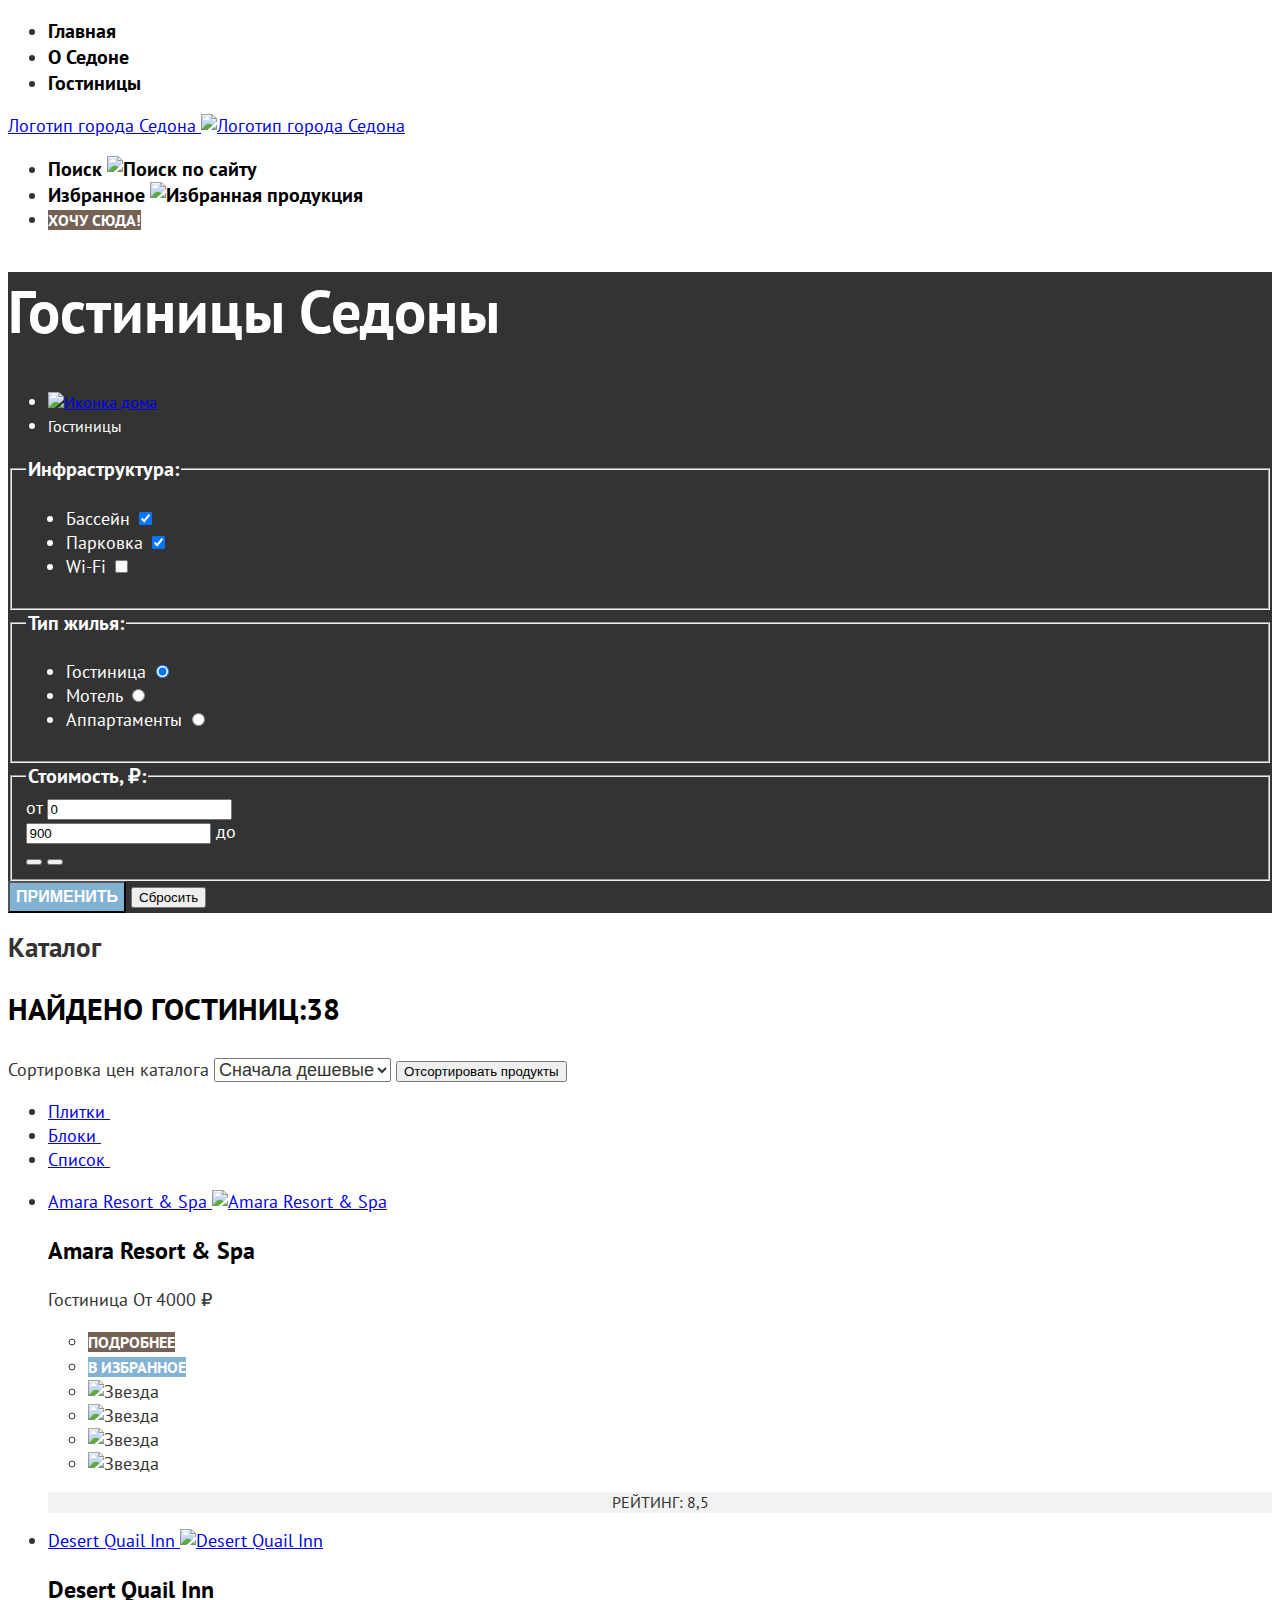
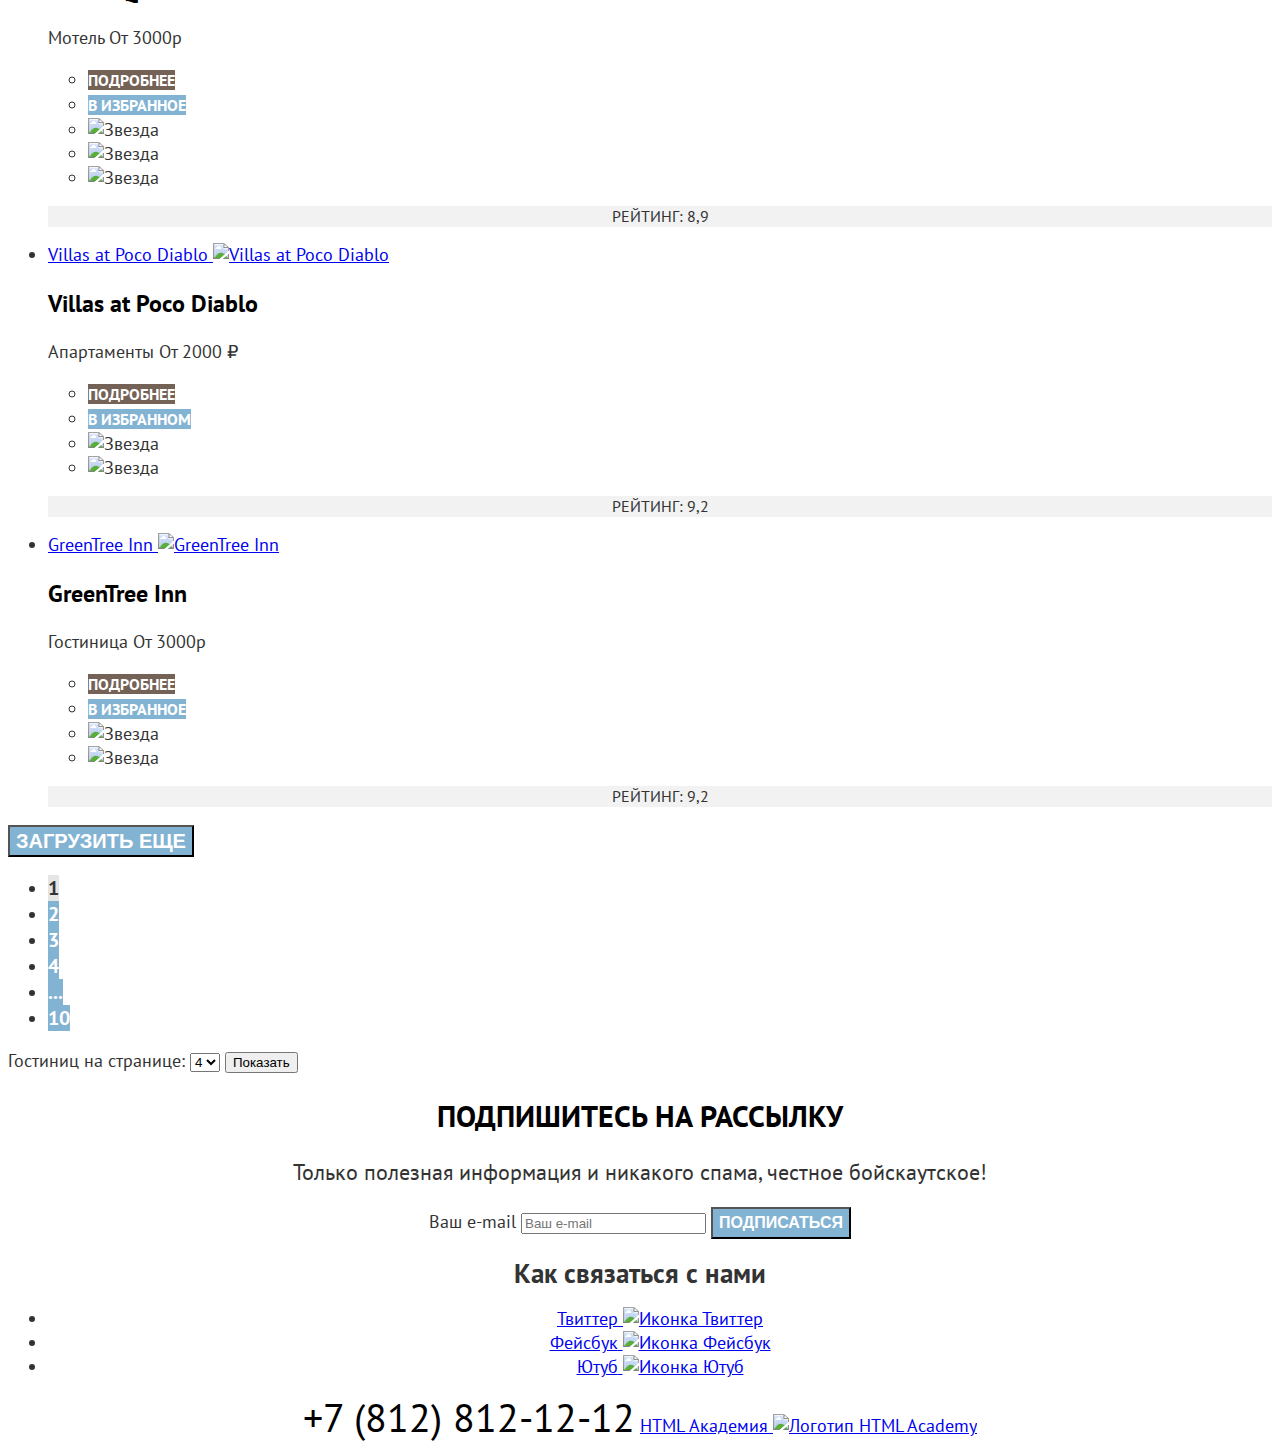
==== catalog.html @ 8b2559ba "Выполнил базовую стилизацию страниц" ====
<!DOCTYPE html>
<html lang="en">
<head>
  <meta charset="UTF-8">
  <meta http-equiv="X-UA-Compatible" content="IE=edge">
  <meta name="viewport" content="width=device-width, initial-scale=1.0">
  <title>Каталог Седона</title>
  <link rel="stylesheet" href="css/catalog-styles.css">
</head>
<body>
  <!-- HEADER START -->
  <header class="main-header">
    <nav class="navigation">
      <ul class="navigation-list">
        <li class="navigation-item">
          <a class="navigation-link" href="index.html">Главная</a>
        </li>
        <li class="navigation-item"">
          <a class="navigation-link" href="#">О Седоне</a>
        </li>
        <li class="navigation-item">
          <a class="navigation-link navigation-current">Гостиницы</a>
        </li>
      </ul>
      <a class="logo" href="index.html">
        <span class="visually-hidden">Логотип города Седона</span>
        <img src="img/logos/logo-sedona.svg" width="138px" height="70px" class="logo" alt="Логотип города Седона">
      </a>
      <ul class="navigation-list navigation-user">
        <li class="navigation-item">
          <a class="navigation-link" href="#">
            <span class="visually-hidden">Поиск</span>
            <img src="img/icons/search-icon.svg" width="18px" height="18px" alt="Поиск по сайту">
          </a>
        </li>
        <li class="navigation-item">
          <a class="navigation-link" href="#">
            <span class="visually-hidden">Избранное</span>
            <img src="img/icons/favorite-icon.svg" width="18px" height="17px" alt="Избранная продукция">
          </a>
        </li>
        <li class="navigation-item">
          <a href="#" class="button">Хочу сюда!</a>
        </li>
      </ul>
    </nav>
  </header>
  <!-- HEADER END -->
  <!-- MAIN START -->
  <main class="main-inner">
    <header class="inner-header">
      <h1 class="inner-header-title">Гостиницы Седоны</h1>
      <ul class="breadcrumbs">
        <li class="breadcrumbs-item">
          <a class="breadcrumbs-link" href="index.html">
            <img class="breadcrumbs-icon" src="img/icons/home.svg" width="12px" height="12px" alt="Иконка дома">
          </a>
        </li>
        <li class="breadcrumbs-item">
          <a class="breadcrumbs-link">Гостиницы</a>
        </li>
      </ul>
      <!-- Фильтры -->
      <form class="filter" action="https://echo.htmlacademy.ru/">
        <fieldset class="filter-group">
          <legend class="filter-title">Инфраструктура:</legend>
          <ul class="filter-list">
            <li class="filter-item">
              <label class="control">
                <span class="control-mark">Бассейн</span>
                <input type="checkbox" class="control-input" name="pool" checked>
              </label>
            </li>
            <li class="filter-item">
              <label class="control">
                <span class="control-mark">Парковка</span>
                <input type="checkbox" class="control-input" name="parking" checked>
              </label>
            </li>
            <li class="filter-item">
              <label class="control">
                <span class="control-mark">Wi-Fi</span>
                <input type="checkbox" class="control-input" name="Wi-Fi">
              </label>
            </li>
          </ul>
        </fieldset>
        <fieldset class="filter-group">
          <legend class="filter-title">Тип жилья:</legend>
          <ul class="filter-list">
            <li class="filter-item">
              <label class="control">
                <span class="control-mark">Гостиница</span>
                <input class="control-input" type="radio" name="hotel" value="hotel" checked>
              </label>
            </li>
            <li class="filter-item">
              <label class="control">
                <span class="control-mark">Мотель</span>
                <input class="control-input" type="radio" name="motel" value="motel">
              </label>
            </li>
            <li class="filter-item">
              <label class="control">
                <span class="control-mark">Аппартаменты</span>
                <input class="control-input" type="radio" name="apartment" value="apartment">
              </label>
            </li>
          </ul>
        </fieldset>
        <fieldset class="filter-group">
          <legend class="filter-title">Стоимость, ₽:</legend>
          <div class="price-block">
            <div class="price-block-item">
              <span>от</span>
              <input type="text" value="0">
            </div>
            <div class="price-block-item">
              <input type="text" value="900">
              <span>до</span>
            </div>
          </div>
          <button type="button" class="change-price max-price"></button>
          <button type="button" class="change-price min-price"></button>
        </fieldset>
        <button type="submit" class="button button-blue filter-submit">Применить</button>
        <button type="reset" class="filter-reser">Сбросить</button>
      </form>
    </header>
    <section class="catalog">
      <h2 class="visually-hidden">Каталог</h2>
      <!-- Сортировка -->
      <div class="catalog-sort">
        <p class="catalog-sort-title">Найдено гостиниц:<span class="hotel-numbers">38</span></p>
        <form action="https://echo.htmlacademy.ru/" class="catalog-grade method="POST">
          <label for="gradeselect">Сортировка цен каталога</label>
          <select name="grade" id="gradeselect" class="catalog-grade-select">
            <option value="cheaper">Сначала дешевые</option>
            <option value="expensive">Сначала дорогие</option>
          </select>
          <button type="submit" class="visually-hidden">Отсортировать продукты</button>
        </form>
        <ul class="sort-type">
          <li class="sort-type-item">
            <a class="sort-type-link" href="#">
              <span class="visually-hidden">Плитки</span>
              <img src="#" alt="" class="sort-type-icon">
            </a>
          </li>
          <li class="sort-type-item">
            <a class="sort-type-link" href="#">
              <span class="visually-hidden">Блоки</span>
              <img src="#" alt="" class="sort-type-icon">
            </a>
          </li>
          <li class="sort-type-item">
            <a class="sort-type-link" href="#">
              <span class="visually-hidden">Список</span>
              <img src="#" alt="" class="sort-type-icon">
            </a>
          </li>
        </ul>
      </div>
      <!-- Список отелей/результаты фильтров -->
      <div class="catalog-result">
        <ul class="result-list">
          <li class="card">
            <div class="card-column">
              <a href="#" class="card-link">
                <span class="visually-hidden">Amara Resort & Spa</span>
                <img src="img/products/amara_resort.jpg" class="card-preview" width="180px" height="130px" alt="Amara Resort & Spa">
              </a>
              <div class="card-content">
                <h3 class="card-name">
                  <a href="#">Amara Resort & Spa</a>
                </h3>
                <p class="card-category">
                  <span class="card-type">Гостиница</span>
                  <span class="card-price">От 4000 ₽</span>
                </p>
                <ul class="card-buttons">
                  <li class="card-buttons-item">
                    <a type="button" class="button" href="#">Подробнее</a>
                  </li>
                  <li class="card-buttons-item">
                    <a type="button" class="button button-blue" href="#">В избранное</a>
                  </li>
                </ul>
              </div>
            </div>
            <div class="card-column">
              <ul class="raiting">
                <li class="raiting-item">
                  <img class="raiting-icon" src="img/icons/star.svg" width="18px" height="17px" alt="Звезда">
                </li>
                <li class="raiting-item">
                  <img class="raiting-icon" src="img/icons/star.svg" width="18px" height="17px" alt="Звезда">
                </li>
                <li class="raiting-item">
                  <img class="raiting-icon" src="img/icons/star.svg" width="18px" height="17px" alt="Звезда">
                </li>
                <li class="raiting-item">
                  <img class="raiting-icon" src="img/icons/star.svg" width="18px" height="17px" alt="Звезда">
                </li>
              </ul>
              <p class="raiting-value">Рейтинг: 8,5</p>
            </div>
          </li>
          <li class="card">
            <div class="card-column">
              <a href="#" class="card-link">
                <span class="visually-hidden">Desert Quail Inn</span>
                <img src="img/products/desert-quail.jpg" class="card-preview" alt="Desert Quail Inn" width="180px" height="130px">
              </a>
              <div class="card-content">
                <h3 class="card-name">
                  <a href="#">Desert Quail Inn</a>
                </h3>
                <p class="card-category">
                  <span class="card-type">Мотель</span>
                  <span class="card-price">От 3000р</span>
                </p>
                <ul class="card-buttons">
                  <li class="card-buttons-item">
                    <a type="button" class="button" href="#">Подробнее</a>
                  </li>
                  <li class="card-buttons-item">
                    <a type="button" class="button button-blue" href="#">В избранное</a>
                  </li>
                </ul>
              </div>
            </div>
            <div class="card-column">
              <ul class="raiting">
                <li class="raiting-item">
                  <img class="raiting-icon" src="img/icons/star.svg" width="18px" height="17px" alt="Звезда">
                </li>
                <li class="raiting-item">
                  <img class="raiting-icon" src="img/icons/star.svg" width="18px" height="17px" alt="Звезда">
                </li>
                <li class="raiting-item">
                  <img class="raiting-icon" src="img/icons/star.svg" width="18px" height="17px" alt="Звезда">
                </li>
              </ul>
              <p class="raiting-value">Рейтинг: 8,9</p>
            </div>
          </li>
          <li class="card">
            <div class="card-column">
              <a href="#" class="card-link">
                <span class="visually-hidden">Villas at Poco Diablo</span>
                <img src="img/products/devil-bridge.jpg" class="card-preview" width="180px" height="130px" alt="Villas at Poco Diablo">
              </a>
              <div class="card-content">
                <h3 class="card-name">
                  <a href="#">Villas at Poco Diablo</a>
                </h3>
                <p class="card-category">
                  <span class="card-type">Апартаменты</span>
                  <span class="card-price">От 2000 ₽</span>
                </p>
                <ul class="card-buttons">
                  <li class="card-buttons-item">
                    <a type="button" class="button" href="#">Подробнее</a>
                  </li>
                  <li class="card-buttons-item">
                    <a type="button" class="button button-blue button-green" href="#">В избранном</a>
                  </li>
                </ul>
              </div>
            </div>
            <div class="card-column">
              <ul class="raiting">
                <li class="raiting-item">
                  <img class="raiting-icon" src="img/icons/star.svg" width="18px" height="17px" alt="Звезда">
                </li>
                <li class="raiting-item">
                  <img class="raiting-icon" src="img/icons/star.svg" width="18px" height="17px" alt="Звезда">
                </li>
              </ul>
              <p class="raiting-value">Рейтинг: 9,2</p>
            </div>
          </li>
          <li class="card">
            <div class="card-column">
              <a href="#" class="card-link">
                <span class="visually-hidden">GreenTree Inn</span>
                <img src="img/products/greentree.jpg" alt="GreenTree Inn" width="180px" height="130px" class="card-preview">
              </a>
              <div class="card-content">
                <h3 class="card-name">
                  <a href="#">GreenTree Inn</a>
                </h3>
                <p class="card-category">
                  <span class="card-type">Гостиница</span>
                  <span class="card-price">От 3000р</span>
                </p>
                <ul class="card-buttons">
                  <li class="card-buttons-item">
                    <a type="button" class="button" href="#">Подробнее</a>
                  </li>
                  <li class="card-buttons-item">
                    <a type="button" class="button button-blue" href="#">В избранное</a>
                  </li>
                </ul>
              </div>
            </div>
            <div class="card-column">
              <ul class="raiting">
                <li class="raiting-item">
                  <img class="raiting-icon" src="img/icons/star.svg" width="18px" height="17px" alt="Звезда">
                </li>
                <li class="raiting-item">
                  <img class="raiting-icon" src="img/icons/star.svg" width="18px" height="17px" alt="Звезда">
                </li>
              </ul>
              <p class="raiting-value">Рейтинг: 9,2</p>
            </div>
          </li>
        </ul>
        <div class="catalog-more">
          <button class="button button-blue catalog-button-more">Загрузить еще</button>
        </div>
      </div>
      <!-- Пагинация -->
      <div class="catalog-footer">
        <ul class="pagination">
          <li class="pagination-item pagination-item-current">
            <a class="pagination-link pagination-link-current" href="#">1</a>
          </li>
          <li class="pagination-item">
            <a class="pagination-link" href="#">2</a>
          </li>
          <li class="pagination-item">
            <a class="pagination-link" href="#">3</a>
          </li>
          <li class="pagination-item">
            <a class="pagination-link" href="#">4</a>
          </li>
          <li class="pagination-item">
            <a class="pagination-link" href="#">...</a>
          </li>
          <li class="pagination-item">
            <a class="pagination-link" href="#">10</a>
          </li>
        </ul>
        <form action="https://echo.htmlacademy.ru/" class="items-per-page">
          <label for="hotels-amount">Гостиниц на странице:</label>
          <select name="amount_hotels" class="items-per-page-select" id="hotels-amount">4
              <option value="4">4</option>
              <option value="5">6</option>
          </select>
          <button class="visually-hidden" type="submit">Показать</button>
        </form>
      </div>
    </section>
  </main>
  <!-- MAIN-END -->
  <!-- FOOTER-START -->
  <footer class="page-footer">
    <section class="subscribe-catalog">
      <h2 class="subscribe-title">Подпишитесь на рассылку</h2>
      <p class="subscribe-text">Только полезная информация и никакого спама, честное бойскаутское!</p>
      <form action="https://echo.htmlacademy.ru/" class="subscribe-form" method="POST">
        <label>
          <span class="visually-hidden">Ваш e-mail</span>
          <input type="email" class="subscribe-field" name="email" placeholder="Ваш e-mail" required>
        </label>
        <button type="submit" class="button subscribe-button button-blue">Подписаться</button>
      </form>
    </section>
    <section class="catalog-contacts">
      <h2 class="visually-hiden">Как связаться с нами</h2>
      <ul class="social">
        <li class="social-item">
          <a href="https://twitter.com/htmlacademy_ru">
            <span class="visually-hidden">Твиттер</span>
            <img src="img/icons/social-twitter.png" width="18px" height="15px" alt="Иконка Твиттер">
          </a>
        </li>
        <li class="social-item">
          <a href="https://www.facebook.com/htmlacademy">
            <span class="visually-hidden">Фейсбук</span>
            <img src="img/icons/social-facebook.png" width="10px" height="18px" alt="Иконка Фейсбук">
          </a>
        </li>
        <li class="social-item">
          <a href="https://www.youtube.com/user/htmlacademyru">
            <span class="visually-hidden">Ютуб</span>
            <img src="img/icons/social-youtube.png" width="20px" height="16px" alt="Иконка Ютуб">
          </a>
        </li>
      </ul>
      <a class="footer-phone" href="tel:+78128121212">+7 (812) 812-12-12</a>
      <a class="htmlacademy-logo" href="https://.htmlacademy.ru/">
        <span class="visually-hidden">HTML Академия</span>
        <img src="img/logos/logo-htmlacademy.svg" width="115px" height="33px" alt="Логотип HTML Academy">
      </a>
    </section>
  </footer>
  <!-- FOOTER-END -->
</body>
</html>
---- css/catalog-styles.css ----
@font-face {
  font-family: "PT Sans";
  font-style: normal;
  font-weight: 400;
  src: url(../fonts/ptsans-400.woff2);
  font-display: swap;
}

@font-face {
  font-family: "PT Sans";
  font-style: normal;
  font-weight: 700;
  src: url(../fonts/ptsans-700.woff2);
  font-display: swap;
}

body {
  font-family: "PT Sans", sans-serif;
  font-size: 18px;
  line-height: 24px;
  font-weight: 400;
  background-color: #ffffff;
  color: #333333;
}

/* Pages */

.navigation-link {
  font-size: 20px;
  line-height: 26px;
  text-decoration: none;
  color: #000000;
  font-weight: 700;
}

.button {
  font-size: 16px;
  line-height: 21px;
  font-weight: 700;
  text-align: center;
  text-decoration: none;
  text-transform: uppercase;
  background-color: #756257;
  color: #FFFFFF;
}

.inner-header {
  background-color: #333333;
  background-image: url(../img/backgrounds/catalog-background.jpg);
  background-repeat: no-repeat;
  background-position: center center;
  background-size: contain;
  color: #ffffff;
}

.inner-header-title {
  font-size: 60px;
  line-height: 78px;
  font-weight: 700;
}

.breadcrumbs-link {
  font-size: 16px;
  line-height: 21px;
}

.filter-title {
  font-size: 20px;
  line-height: 26px;
  font-weight: 700;
}

.button-blue {
  font-size: 16px;
  line-height: 21px;
  font-weight: 700;
  text-align: center;
  background-color: #83B3D3;
  color: #ffffff;
}

.reset {
  text-align: center;
}

.catalog-sort-title {
  font-size: 30px;
  line-height: 39px;
  font-weight: 700;
  color: #000000;
  text-transform: uppercase;
}

.catalog-grade-select {
  font-size: 18px;
  line-height: 24px;
  font-weight: 400;
  color: #333333;
}

.card-name a {
  font-size: 24px;
  line-height: 31px;
  font-weight: 700;
  color: #000000;
  text-decoration: none;
}

.raiting-value {
  font-size: 16px;
  line-height: 21px;
  text-align: center;
  text-transform: uppercase;
  background-color: #F2F2F2;
}

.button-green {
  background-color: #7DB54F;
}

.catalog-button-more {
  font-size: 20px;
  line-height: 26px;
}

.pagination-link {
  font-size: 20px;
  line-height: 26px;
  text-align: center;
  font-weight: 700;
  text-decoration: none;
  color: #FFFFFF;
  background-color: #83B3D3;
}

.pagination-link-current {
  background-color: #E5E5E5;
  color: #333333;
}

.subscribe-catalog {
  text-align: center;
}

.subscribe-title {
  font-size: 30px;
  font-weight: 700;
  line-height: 36px;
  text-transform: uppercase;
  color: #000000;
}

.subscribe-text {
  font-size: 22px;
  line-height: 26px;
}

.button-blue {
  line-height: 26px;
  background-color: #83B3D3;
}

.catalog-contacts {
  text-align: center;
}

.footer-phone {
  font-size: 40px;
  line-height: 40px;
  color: #000000;
  text-decoration: none;
}
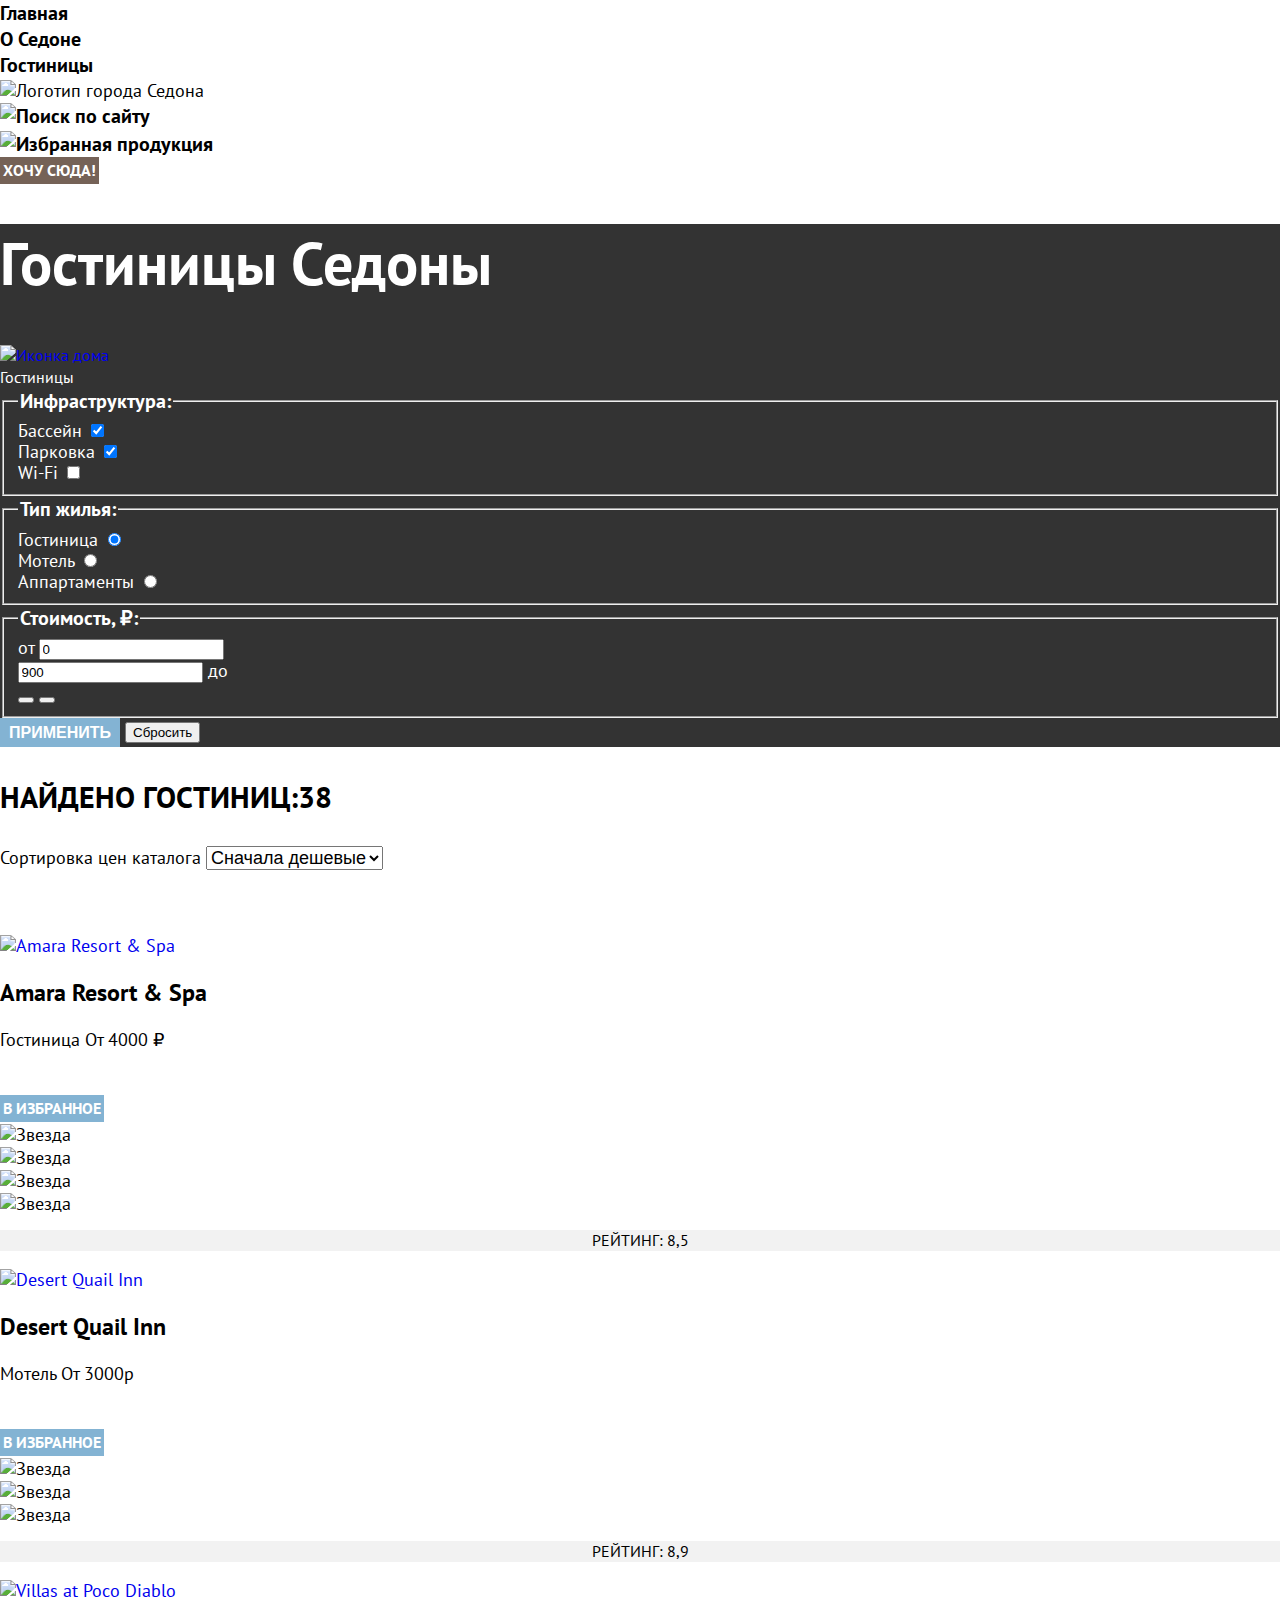
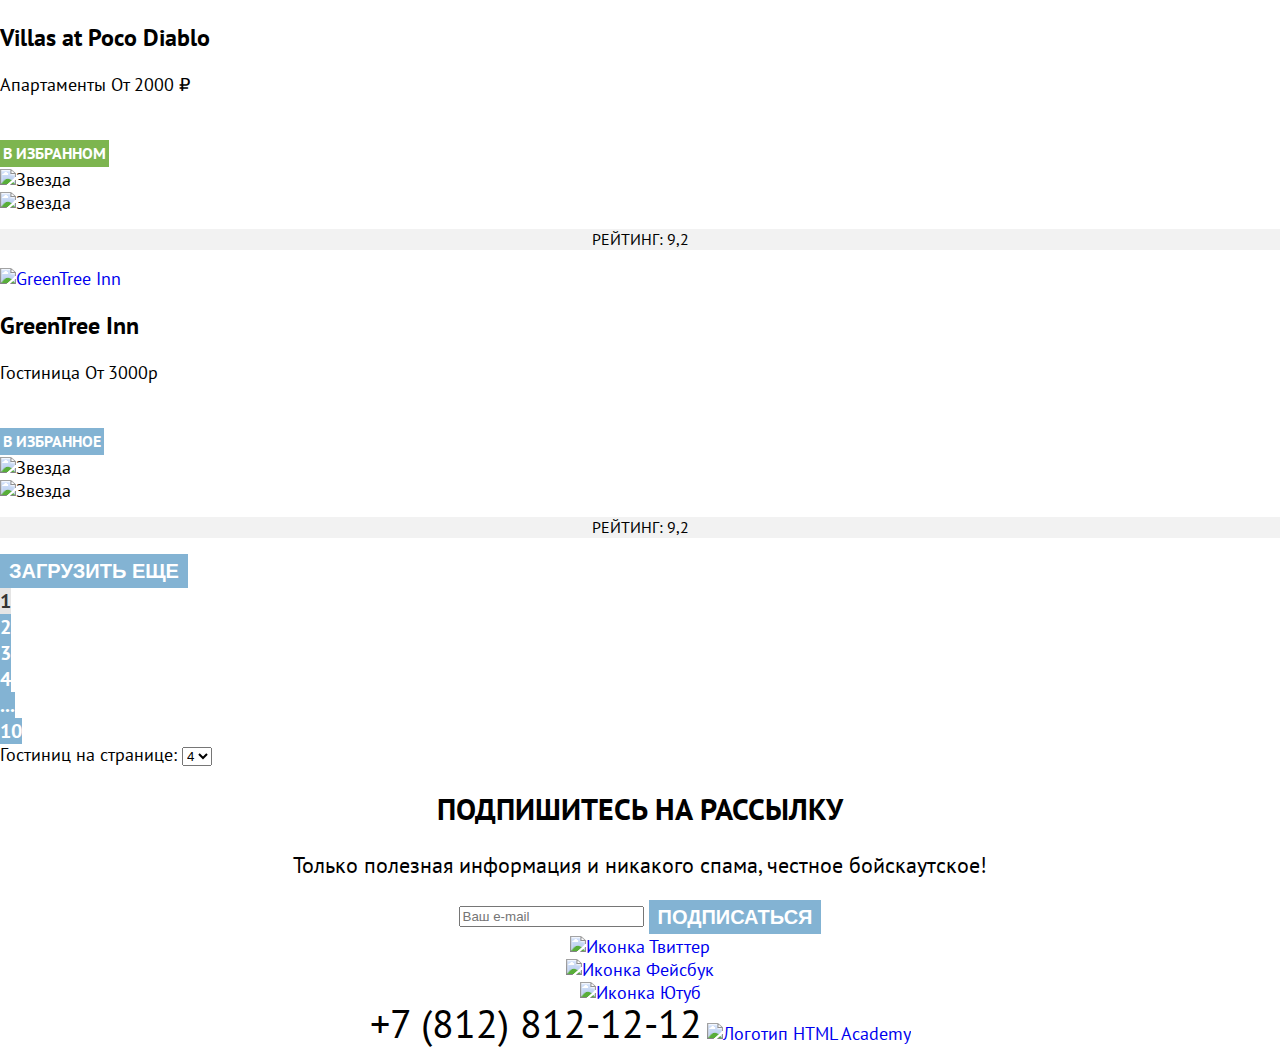
==== commit 066a7cc8: "Перенес стили в один файл и унифицировал" ====
--- a/catalog.html
+++ b/catalog.html
@@ -5,13 +5,13 @@
   <meta http-equiv="X-UA-Compatible" content="IE=edge">
   <meta name="viewport" content="width=device-width, initial-scale=1.0">
   <title>Каталог Седона</title>
-  <link rel="stylesheet" href="css/catalog-styles.css">
+  <link rel="stylesheet" href="css/styles.css">
 </head>
 <body>
   <!-- HEADER START -->
   <header class="main-header">
     <nav class="navigation">
-      <ul class="navigation-list">
+      <ul class="navigation-list rs-list">
         <li class="navigation-item">
           <a class="navigation-link" href="index.html">Главная</a>
         </li>
@@ -19,14 +19,14 @@
           <a class="navigation-link" href="#">О Седоне</a>
         </li>
         <li class="navigation-item">
-          <a class="navigation-link navigation-current">Гостиницы</a>
+          <a class="navigation-link navigation-current" href="catalog.html">Гостиницы</a>
         </li>
       </ul>
-      <a class="logo" href="index.html">
+      <a class="logo">
         <span class="visually-hidden">Логотип города Седона</span>
         <img src="img/logos/logo-sedona.svg" width="138px" height="70px" class="logo" alt="Логотип города Седона">
       </a>
-      <ul class="navigation-list navigation-user">
+      <ul class="navigation-list navigation-user rs-list">
         <li class="navigation-item">
           <a class="navigation-link" href="#">
             <span class="visually-hidden">Поиск</span>
@@ -40,7 +40,7 @@
           </a>
         </li>
         <li class="navigation-item">
-          <a href="#" class="button">Хочу сюда!</a>
+          <a href="#" class="button button-brown">Хочу сюда!</a>
         </li>
       </ul>
     </nav>
@@ -49,8 +49,8 @@
   <!-- MAIN START -->
   <main class="main-inner">
     <header class="inner-header">
-      <h1 class="inner-header-title">Гостиницы Седоны</h1>
-      <ul class="breadcrumbs">
+      <h1 class="inner-header-title title-1">Гостиницы Седоны</h1>
+      <ul class="breadcrumbs rs-list">
         <li class="breadcrumbs-item">
           <a class="breadcrumbs-link" href="index.html">
             <img class="breadcrumbs-icon" src="img/icons/home.svg" width="12px" height="12px" alt="Иконка дома">
@@ -64,7 +64,7 @@
       <form class="filter" action="https://echo.htmlacademy.ru/">
         <fieldset class="filter-group">
           <legend class="filter-title">Инфраструктура:</legend>
-          <ul class="filter-list">
+          <ul class="filter-list rs-list">
             <li class="filter-item">
               <label class="control">
                 <span class="control-mark">Бассейн</span>
@@ -87,7 +87,7 @@
         </fieldset>
         <fieldset class="filter-group">
           <legend class="filter-title">Тип жилья:</legend>
-          <ul class="filter-list">
+          <ul class="filter-list rs-list">
             <li class="filter-item">
               <label class="control">
                 <span class="control-mark">Гостиница</span>
@@ -131,7 +131,7 @@
       <h2 class="visually-hidden">Каталог</h2>
       <!-- Сортировка -->
       <div class="catalog-sort">
-        <p class="catalog-sort-title">Найдено гостиниц:<span class="hotel-numbers">38</span></p>
+        <p class="catalog-sort-title title-3">Найдено гостиниц:<span class="hotel-numbers">38</span></p>
         <form action="https://echo.htmlacademy.ru/" class="catalog-grade method="POST">
           <label for="gradeselect">Сортировка цен каталога</label>
           <select name="grade" id="gradeselect" class="catalog-grade-select">
@@ -140,7 +140,7 @@
           </select>
           <button type="submit" class="visually-hidden">Отсортировать продукты</button>
         </form>
-        <ul class="sort-type">
+        <ul class="sort-type rs-list">
           <li class="sort-type-item">
             <a class="sort-type-link" href="#">
               <span class="visually-hidden">Плитки</span>
@@ -163,7 +163,7 @@
       </div>
       <!-- Список отелей/результаты фильтров -->
       <div class="catalog-result">
-        <ul class="result-list">
+        <ul class="result-list rs-list">
           <li class="card">
             <div class="card-column">
               <a href="#" class="card-link">
@@ -172,13 +172,13 @@
               </a>
               <div class="card-content">
                 <h3 class="card-name">
-                  <a href="#">Amara Resort & Spa</a>
+                  <a class="card-name-link title-4"" href="#">Amara Resort & Spa</a>
                 </h3>
                 <p class="card-category">
                   <span class="card-type">Гостиница</span>
                   <span class="card-price">От 4000 ₽</span>
                 </p>
-                <ul class="card-buttons">
+                <ul class="card-buttons rs-list">
                   <li class="card-buttons-item">
                     <a type="button" class="button" href="#">Подробнее</a>
                   </li>
@@ -189,7 +189,7 @@
               </div>
             </div>
             <div class="card-column">
-              <ul class="raiting">
+              <ul class="raiting rs-list">
                 <li class="raiting-item">
                   <img class="raiting-icon" src="img/icons/star.svg" width="18px" height="17px" alt="Звезда">
                 </li>
@@ -214,13 +214,13 @@
               </a>
               <div class="card-content">
                 <h3 class="card-name">
-                  <a href="#">Desert Quail Inn</a>
+                  <a class="card-name-link title-4" href="#">Desert Quail Inn</a>
                 </h3>
                 <p class="card-category">
                   <span class="card-type">Мотель</span>
                   <span class="card-price">От 3000р</span>
                 </p>
-                <ul class="card-buttons">
+                <ul class="card-buttons rs-list">
                   <li class="card-buttons-item">
                     <a type="button" class="button" href="#">Подробнее</a>
                   </li>
@@ -231,7 +231,7 @@
               </div>
             </div>
             <div class="card-column">
-              <ul class="raiting">
+              <ul class="raiting rs-list">
                 <li class="raiting-item">
                   <img class="raiting-icon" src="img/icons/star.svg" width="18px" height="17px" alt="Звезда">
                 </li>
@@ -253,13 +253,13 @@
               </a>
               <div class="card-content">
                 <h3 class="card-name">
-                  <a href="#">Villas at Poco Diablo</a>
+                  <a class="card-name-link title-4" href="#">Villas at Poco Diablo</a>
                 </h3>
                 <p class="card-category">
                   <span class="card-type">Апартаменты</span>
                   <span class="card-price">От 2000 ₽</span>
                 </p>
-                <ul class="card-buttons">
+                <ul class="card-buttons rs-list">
                   <li class="card-buttons-item">
                     <a type="button" class="button" href="#">Подробнее</a>
                   </li>
@@ -270,7 +270,7 @@
               </div>
             </div>
             <div class="card-column">
-              <ul class="raiting">
+              <ul class="raiting rs-list">
                 <li class="raiting-item">
                   <img class="raiting-icon" src="img/icons/star.svg" width="18px" height="17px" alt="Звезда">
                 </li>
@@ -289,13 +289,13 @@
               </a>
               <div class="card-content">
                 <h3 class="card-name">
-                  <a href="#">GreenTree Inn</a>
+                  <a class="card-name-link title-4"" href="#">GreenTree Inn</a>
                 </h3>
                 <p class="card-category">
                   <span class="card-type">Гостиница</span>
                   <span class="card-price">От 3000р</span>
                 </p>
-                <ul class="card-buttons">
+                <ul class="card-buttons rs-list">
                   <li class="card-buttons-item">
                     <a type="button" class="button" href="#">Подробнее</a>
                   </li>
@@ -306,7 +306,7 @@
               </div>
             </div>
             <div class="card-column">
-              <ul class="raiting">
+              <ul class="raiting rs-list">
                 <li class="raiting-item">
                   <img class="raiting-icon" src="img/icons/star.svg" width="18px" height="17px" alt="Звезда">
                 </li>
@@ -324,7 +324,7 @@
       </div>
       <!-- Пагинация -->
       <div class="catalog-footer">
-        <ul class="pagination">
+        <ul class="pagination rs-list">
           <li class="pagination-item pagination-item-current">
             <a class="pagination-link pagination-link-current" href="#">1</a>
           </li>
@@ -359,7 +359,7 @@
   <!-- FOOTER-START -->
   <footer class="page-footer">
     <section class="subscribe-catalog">
-      <h2 class="subscribe-title">Подпишитесь на рассылку</h2>
+      <h2 class="subscribe-catalog-title title-3">Подпишитесь на рассылку</h2>
       <p class="subscribe-text">Только полезная информация и никакого спама, честное бойскаутское!</p>
       <form action="https://echo.htmlacademy.ru/" class="subscribe-form" method="POST">
         <label>
@@ -370,34 +370,36 @@
       </form>
     </section>
     <section class="catalog-contacts">
-      <h2 class="visually-hiden">Как связаться с нами</h2>
-      <ul class="social">
-        <li class="social-item">
-          <a href="https://twitter.com/htmlacademy_ru">
-            <span class="visually-hidden">Твиттер</span>
-            <img src="img/icons/social-twitter.png" width="18px" height="15px" alt="Иконка Твиттер">
-          </a>
-        </li>
-        <li class="social-item">
-          <a href="https://www.facebook.com/htmlacademy">
-            <span class="visually-hidden">Фейсбук</span>
-            <img src="img/icons/social-facebook.png" width="10px" height="18px" alt="Иконка Фейсбук">
-          </a>
-        </li>
-        <li class="social-item">
-          <a href="https://www.youtube.com/user/htmlacademyru">
-            <span class="visually-hidden">Ютуб</span>
-            <img src="img/icons/social-youtube.png" width="20px" height="16px" alt="Иконка Ютуб">
-          </a>
-        </li>
-      </ul>
-      <a class="footer-phone" href="tel:+78128121212">+7 (812) 812-12-12</a>
-      <a class="htmlacademy-logo" href="https://.htmlacademy.ru/">
-        <span class="visually-hidden">HTML Академия</span>
-        <img src="img/logos/logo-htmlacademy.svg" width="115px" height="33px" alt="Логотип HTML Academy">
-      </a>
-    </section>
-  </footer>
-  <!-- FOOTER-END -->
+      <h2 class="visually-hidden">Как связаться с нами</h2>
+      <section class="catalog-contacts">
+        <h2 class="visually-hidden">Как связаться с нами</h2>
+        <ul class="social rs-list">
+          <li class="social-item">
+            <a href="https://twitter.com/htmlacademy_ru">
+              <span class="visually-hidden">Твиттер</span>
+              <img src="img/icons/social-twitter.png" width="18px" height="15px" alt="Иконка Твиттер">
+            </a>
+          </li>
+          <li class="social-item">
+            <a href="https://www.facebook.com/htmlacademy">
+              <span class="visually-hidden">Фейсбук</span>
+              <img src="img/icons/social-facebook.png" width="10px" height="18px" alt="Иконка Фейсбук">
+            </a>
+          </li>
+          <li class="social-item">
+            <a href="https://www.youtube.com/user/htmlacademyru">
+              <span class="visually-hidden">Ютуб</span>
+              <img src="img/icons/social-youtube.png" width="20px" height="16px" alt="Иконка Ютуб">
+            </a>
+          </li>
+        </ul>
+        <a class="footer-phone" href="tel:+78128121212">+7 (812) 812-12-12</a>
+        <a class="htmlacademy-logo" href="https://.htmlacademy.ru/">
+          <span class="visually-hidden">HTML Академия</span>
+          <img src="img/logos/logo-htmlacademy.svg" width="115px" height="33px" alt="Логотип HTML Academy">
+        </a>
+      </section>
+    </footer>
+    <!-- FOOTER-END -->
 </body>
 </html>
--- a/css/styles.css
+++ b/css/styles.css
@@ -0,0 +1,417 @@
+/* ==================================
+   Section - Fonts
+   ================================= */
+   @font-face {
+    font-family: "PT Sans";
+    font-style: normal;
+    font-weight: 400;
+    src: url("../fonts/ptsans-400.woff2"); /* не забудь оборачивать в кавычки */
+    font-display: swap;
+  }
+
+  @font-face {
+    font-family: "PT Sans";
+    font-style: normal;
+    font-weight: 700;
+    src: url("../fonts/ptsans-700.woff2");
+    font-display: swap;
+  }
+
+  /* ==================================
+     Section - Variables
+     Блок будет содержать переменные:
+     - цвета
+     - повторяющиеся размеры и т.д.
+     ================================= */
+  :root {
+    --b-black: #000000;
+    --b-dark: #333333;
+    --b-grey: #e5e5e5;
+    --b-grey-light: #f2f2f2;
+    --b-white: #fff;
+    --brown-light: #756257;
+    --brown-dark: #615048;
+    --green-light: #7db54f;
+    --green-dark: #6c9e42;
+    --blue-light: #83b3d3;
+    --blue-lighten-1: rgba(131, 179, 211, 0.2);
+    --blue-lighten-2: rgba(131, 179, 211, 0.12);
+    --blue-dark: #68a2ca;
+    --error: #ff5757;
+    --warning: #fd922e;
+    --succes: #7db550;
+
+    --base-fz: 18px;
+    --base-lh: 21px;
+    --base-fw: 400;
+    --base-ff: "PT Sans", Arial, Helvetica, sans-serif;
+    --anim: all 0.2s ease;
+  }
+
+  /* ==================================
+     Section - Global Styles
+     ================================= */
+
+body {
+  padding: 0;
+  margin: 0;
+  font-family: var(--base-ff);
+  font-size: var(--base-fz);
+  line-height: var(--base-lh);
+  font-weight: var(--base-fw);
+  background-color: var(--b-white);
+  color: var(--dark);
+}
+
+img {
+  max-width: 100%;
+  height: auto;
+  vertical-align: middle;
+}
+
+a {
+  text-decoration: none;
+}
+/* ==================================
+   Section - Utility classes
+   ================================= */
+
+.visually-hidden {
+  position: absolute;
+  width: 1px;
+  height: 1px;
+  margin: -1px;
+  border: 0;
+  padding: 0;
+  white-space: nowrap;
+  clip-path: inset(100%);
+  clip: rect(0 0 0 0);
+  overflow: hidden;
+}
+
+.rs-list {
+  list-style: none;
+  padding: 0;
+  margin: 0;
+}
+
+.rs-indent {
+  padding: 0;
+  margin: 0;
+}
+
+/* ==================================
+   Section - Buttons
+   ================================= */
+.button {
+  display: inline-block;
+  vertical-align: middle;
+  font-size: 16px;
+  line-height: var(--base-lh);
+  font-weight: 700;
+  text-align: center;
+  text-decoration: none;
+  text-transform: uppercase;
+  color: var(--b-white);
+  transition: var(--anim);
+  border: 3px solid transparent;
+  outline: none;
+}
+
+.button-blue {
+  background-color: var(--blue-light);
+}
+
+.button-blue:hover {
+  background-color: var(--blue-dark);
+}
+
+.button-blue:focus {
+  border-color: var(--brown-light);
+}
+
+.button-blue:active {
+  color: rgba(255, 255, 255, 0.3);
+}
+
+.button-brown {
+  background-color: var(--brown-light);
+}
+
+.button-green {
+  background-color: var(--green-light);
+}
+
+.button-brow:hover {
+}
+.button-brow:focus {
+}
+.button-brow:active {
+}
+
+.button-green:hover {
+}
+.button-green:focus {
+}
+.button-green:active {
+}
+/* ==================================
+   Section - Typography
+   ================================= */
+.title-1 {
+  font-weight: 700;
+  font-size: 60px;
+  line-height: 78px;
+  color: var(--b-black);
+}
+.title-2 {
+  font-weight: 700;
+  font-size: 40px;
+  color: var(--b-black);
+}
+.title-3 {
+  font-weight: 700;
+  font-size: 30px;
+  line-height: 30px;
+  text-transform: uppercase;
+  color: var(--b-black);
+}
+.title-4 {
+  font-weight: 700;
+  font-size: 24px;
+  color: var(--b-black);
+}
+
+/* ==================================
+   Section - Header
+   ================================= */
+
+
+.navigation-link {
+  font-size: 20px;
+  line-height: 26px;
+  text-decoration: none;
+  color: var(--b-black);
+  font-weight: 700;
+}
+
+/* ==================================
+   Section - Intro
+   ================================= */
+
+.intro {
+  background-image: url("../img/backgrounds/index-background.jpg");
+  background-size: contain;
+  background-position: center center;
+  background-repeat: no-repeat;
+}
+
+/* ==================================
+   Section - Advantages
+   ================================= */
+
+.advantages,
+.advantages-row {
+  text-align: center;
+}
+
+.advantages-heading {
+  font-size: 30px;
+  line-height: 36px;
+  text-transform: uppercase;
+  font-weight: 700;
+  color: var(--b-black);
+}
+
+.advantages-description {
+  font-size: 22px;
+  line-height: 36px;
+}
+
+.advantages-item-coldblue {
+  background-color: var(--blue-light);
+  color: var(--b-white);
+}
+
+.advantages-item-title {
+  line-height: 28px;
+  text-transform: uppercase;
+  color: var(--b-white);
+}
+
+.advantages-item-lightblue {
+  background-color: rgba(131, 179, 211, 0.12);
+}
+
+.advantages-item-heading {
+  line-height: 28px;
+  text-transform: uppercase;
+}
+
+.advantages-item-lighterblue {
+  background-color: rgba(131, 179, 211, 0.2);
+}
+
+/* ==================================
+   Section - Booking
+   ================================= */
+
+.booking {
+  text-align: center;
+}
+
+.booking-title {
+  line-height: 36px;
+}
+
+.booking-button {
+  font-size: 20px;
+  line-height: 36px;
+}
+
+.booking-text {
+  font-size: 22px;
+  line-height: 26px;
+}
+
+/* ==================================
+   Section - Subscribe
+   ================================= */
+
+.subscribe {
+  background-image: url("../img/backgrounds/background-subscribe.jpg");
+  background-repeat: no-repeat;
+  background-size: cover;
+  background-position: center center;
+  text-align: center;
+  color: var(--b-white);
+}
+
+.subscribe-title {
+  line-height: 36px;
+  color: var(--b-white);
+}
+
+.subscribe-text {
+  font-size: 22px;
+  line-height: 26px;
+}
+
+.subscribe-button {
+  font-size: 20px;
+  line-height: 26px;
+}
+
+/* ==================================
+   Section - Footer
+   ================================= */
+
+.catalog-contacts {
+  text-align: center;
+}
+
+.footer-phone {
+  font-size: 40px;
+  line-height: 40px;
+  color: var(--b-black);
+  text-decoration: none;
+}
+
+/* ==================================
+   Section - Inner Header
+   ================================= */
+
+.inner-header {
+  background-color: var(--b-dark);
+  background-image: url("../img/backgrounds/catalog-background.jpg");
+  background-repeat: no-repeat;
+  background-position: center center;
+  background-size: cover;
+  color: var(--b-white);
+}
+
+.inner-header-title {
+  color: var(--b-white);
+}
+
+.breadcrumbs-link {
+  font-size: 16px;
+}
+
+/* ==================================
+   Section - Filters
+   ================================= */
+
+.filter-title {
+  font-size: 20px;
+  line-height: 26px;
+  font-weight: 700;
+}
+
+/* ==================================
+   Section - Sorting
+   ================================= */
+
+.catalog-sort-title {
+  line-height: 39px;
+}
+
+.catalog-grade-select {
+  font-size: var(--base-fz);
+  line-height: 24px;
+  font-weight: var(--base-fw);
+  color: var(--dark);
+}
+
+/* ==================================
+   Section - Product-List
+   ================================= */
+
+.card-name-link {
+  line-height: 31px;
+  text-decoration: none;
+}
+
+.raiting-value {
+  font-size: 16px;
+  text-align: center;
+  text-transform: uppercase;
+  background-color: var(--b-grey-light);
+}
+
+.catalog-button-more {
+  font-size: 20px;
+  line-height: 26px;
+}
+
+/* ==================================
+   Section - Pagination
+   ================================= */
+
+.pagination-link {
+  font-size: 20px;
+  line-height: 26px;
+  text-align: center;
+  font-weight: 700;
+  text-decoration: none;
+  color: var(--b-white);
+  background-color: var(--blue-light);
+}
+
+.pagination-link-current {
+  background-color: var(--b-grey);
+  color: var(--b-dark);
+}
+
+/* ==================================
+   Section - Subscribe-Catalog
+   ================================= */
+
+.subscribe-catalog {
+  text-align: center;
+}
+
+.subscribe-catalog-title {
+  line-height: 36px;
+  color: var(--b-black);
+}
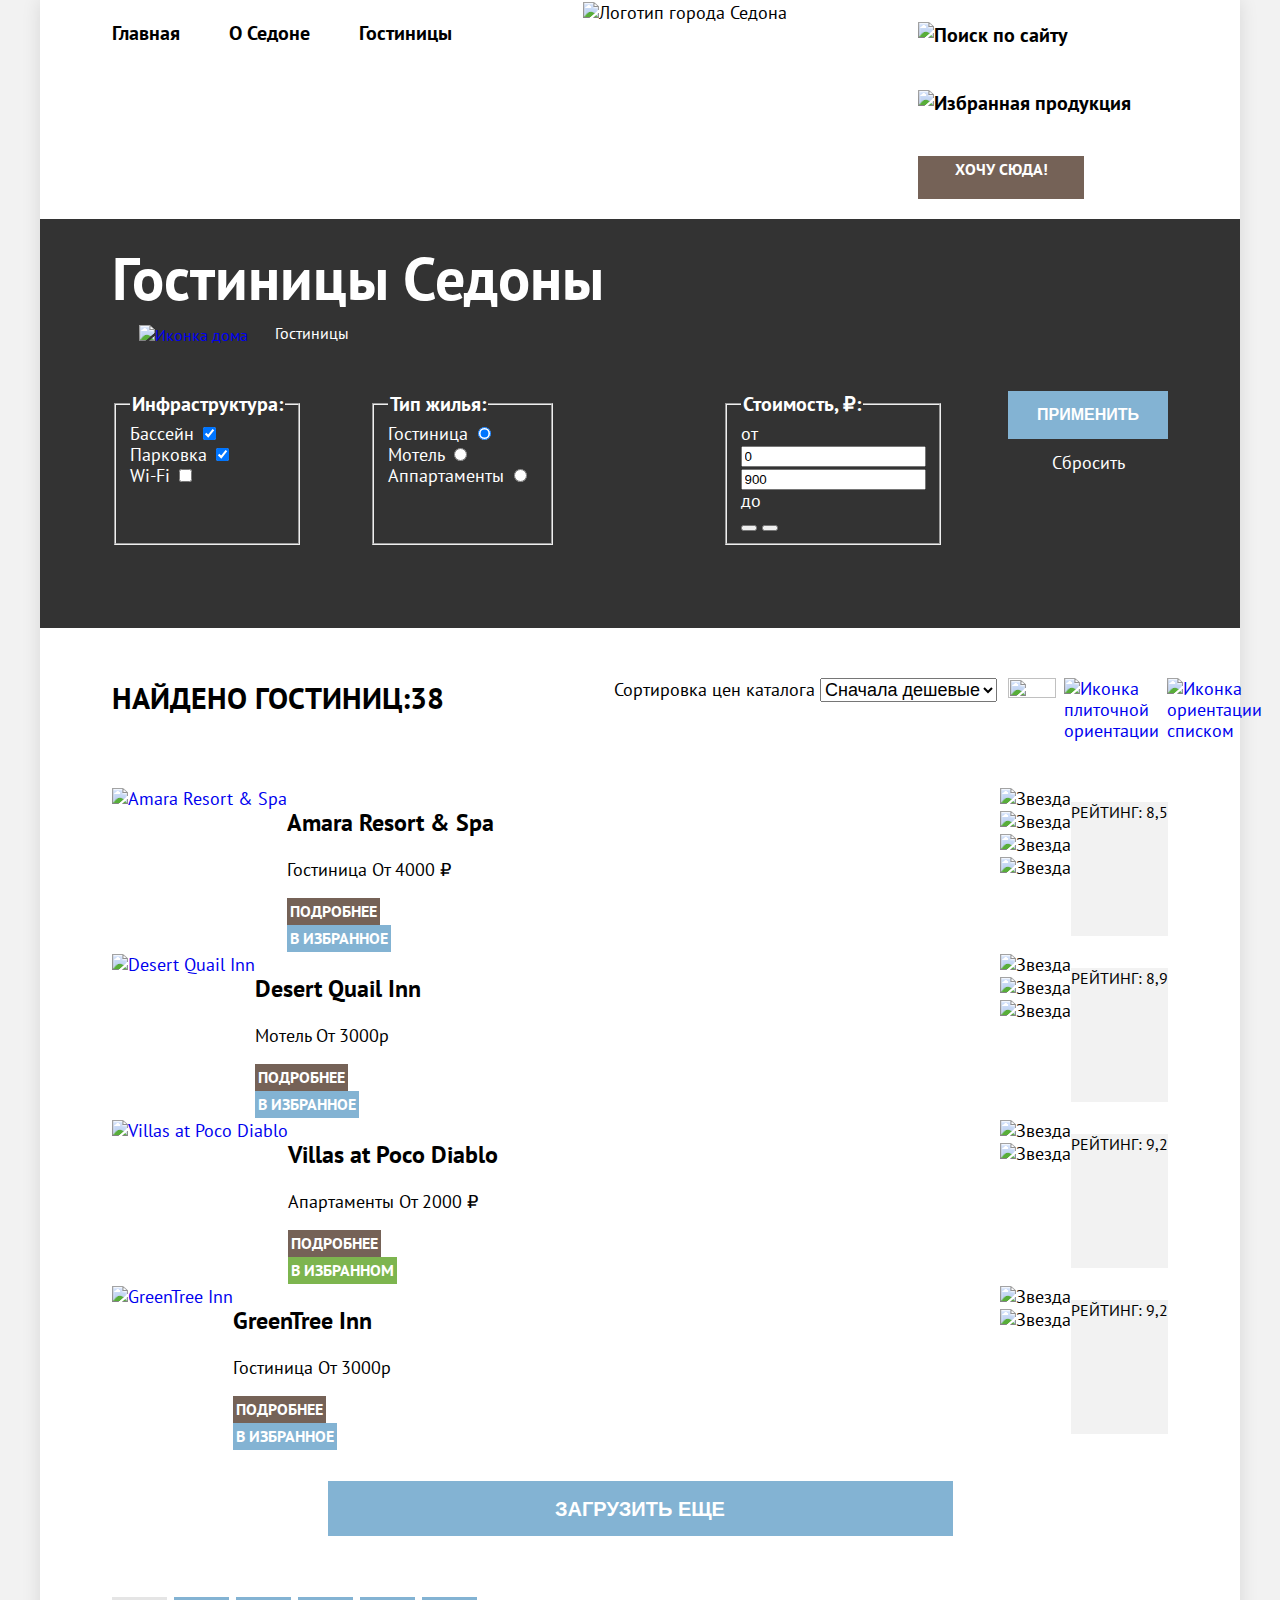
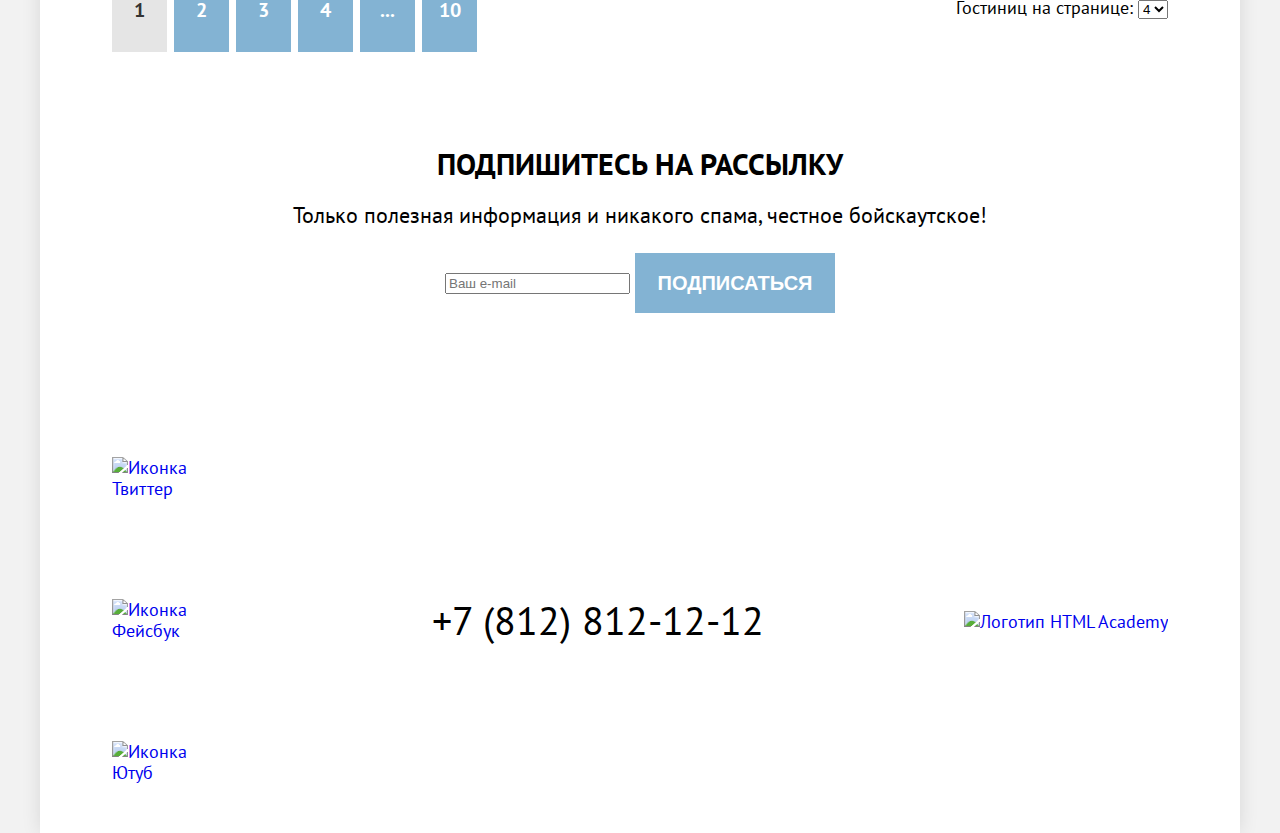
==== commit 06d9ac66: "Стилизовал микросетки на флексах" ====
--- a/catalog.html
+++ b/catalog.html
@@ -8,398 +8,412 @@
   <link rel="stylesheet" href="css/styles.css">
 </head>
 <body>
-  <!-- HEADER START -->
-  <header class="main-header">
-    <nav class="navigation">
-      <ul class="navigation-list rs-list">
-        <li class="navigation-item">
-          <a class="navigation-link" href="index.html">Главная</a>
-        </li>
-        <li class="navigation-item"">
-          <a class="navigation-link" href="#">О Седоне</a>
-        </li>
-        <li class="navigation-item">
-          <a class="navigation-link navigation-current" href="catalog.html">Гостиницы</a>
-        </li>
-      </ul>
-      <a class="logo">
-        <span class="visually-hidden">Логотип города Седона</span>
-        <img src="img/logos/logo-sedona.svg" width="138px" height="70px" class="logo" alt="Логотип города Седона">
-      </a>
-      <ul class="navigation-list navigation-user rs-list">
-        <li class="navigation-item">
-          <a class="navigation-link" href="#">
-            <span class="visually-hidden">Поиск</span>
-            <img src="img/icons/search-icon.svg" width="18px" height="18px" alt="Поиск по сайту">
+  <div class="page-wrapper">
+    <!-- HEADER START -->
+    <header class="main-header">
+      <nav class="navigation container-xl">
+        <ul class="navigation-list rs-list menu">
+          <li class="navigation-item">
+            <a class="navigation-link" href="index.html">Главная</a>
+          </li>
+          <li class="navigation-item">
+            <a class="navigation-link" href="#">О Седоне</a>
+          </li>
+          <li class="navigation-item">
+            <a class="navigation-link navigation-current" href="catalog.html">Гостиницы</a>
+          </li>
+        </ul>
+        <a class="logo">
+          <span class="visually-hidden">Логотип города Седона</span>
+          <img src="img/logos/logo-sedona.svg" width="138px" height="70px" class="logo" alt="Логотип города Седона">
+        </a>
+        <ul class="navigation-list navigation-user menu rs-list">
+          <li class="navigation-item">
+            <a class="navigation-link" href="#">
+              <span class="visually-hidden">Поиск</span>
+              <img src="img/icons/search-icon.svg" width="18px" height="18px" alt="Поиск по сайту">
+            </a>
+          </li>
+          <li class="navigation-item">
+            <a class="navigation-link" href="#">
+              <span class="visually-hidden">Избранное</span>
+              <img src="img/icons/favorite-icon.svg" width="18px" height="17px" alt="Избранная продукция">
+            </a>
+          </li>
+          <li class="navigation-item">
+            <a href="#" class="button button-brown">Хочу сюда!</a>
+          </li>
+        </ul>
+      </nav>
+    </header>
+    <!-- HEADER END -->
+    <!-- MAIN START -->
+    <main class="main-inner">
+      <header class="inner-header">
+        <div class="container-xl">
+          <h1 class="inner-header-title title-1 rs-list">Гостиницы Седоны</h1>
+          <ul class="breadcrumbs rs-list">
+            <li class="breadcrumbs-item">
+              <a class="breadcrumbs-link" href="index.html">
+                <img class="breadcrumbs-icon" src="img/icons/home.svg" width="12px" height="12px" alt="Иконка дома">
+              </a>
+            </li>
+            <li class="breadcrumbs-item">
+              <a class="breadcrumbs-link rs-list">Гостиницы</a>
+            </li>
+          </ul>
+          <!-- Фильтры -->
+          <form class="filter" action="https://echo.htmlacademy.ru/">
+            <div class="filters">
+              <fieldset class="filter-group infrastructure">
+                <legend class="filter-title">Инфраструктура:</legend>
+                <ul class="filter-list rs-list">
+                  <li class="filter-item">
+                    <label class="control">
+                      <span class="control-mark">Бассейн</span>
+                      <input type="checkbox" class="control-input" name="pool" checked>
+                    </label>
+                  </li>
+                  <li class="filter-item">
+                    <label class="control">
+                      <span class="control-mark">Парковка</span>
+                      <input type="checkbox" class="control-input" name="parking" checked>
+                    </label>
+                  </li>
+                  <li class="filter-item">
+                    <label class="control">
+                      <span class="control-mark">Wi-Fi</span>
+                      <input type="checkbox" class="control-input" name="Wi-Fi">
+                    </label>
+                  </li>
+                </ul>
+              </fieldset>
+              <fieldset class="filter-group product-type">
+                <legend class="filter-title">Тип жилья:</legend>
+                <ul class="filter-list rs-list">
+                  <li class="filter-item">
+                    <label class="control">
+                      <span class="control-mark">Гостиница</span>
+                      <input class="control-input" type="radio" name="hotel" value="hotel" checked>
+                    </label>
+                  </li>
+                  <li class="filter-item">
+                    <label class="control">
+                      <span class="control-mark">Мотель</span>
+                      <input class="control-input" type="radio" name="motel" value="motel">
+                    </label>
+                  </li>
+                  <li class="filter-item">
+                    <label class="control">
+                      <span class="control-mark">Аппартаменты</span>
+                      <input class="control-input" type="radio" name="apartment" value="apartment">
+                    </label>
+                  </li>
+                </ul>
+              </fieldset>
+              <fieldset class="filter-group">
+                <legend class="filter-title">Стоимость, ₽:</legend>
+                <div class="price-block">
+                  <div class="price-block-item">
+                    <span>от</span>
+                    <input type="text" value="0">
+                  </div>
+                  <div class="price-block-item">
+                    <input type="text" value="900">
+                    <span>до</span>
+                  </div>
+                </div>
+                <button type="button" class="change-price max-price"></button>
+                <button type="button" class="change-price min-price"></button>
+              </fieldset>
+            </div>
+            <div class="filters-button">
+              <button type="submit" class="button button-blue filter-submit">Применить</button>
+              <button type="reset" class="filter-reset">Сбросить</button>
+            </div>
+          </form>
+        </div>
+      </header>
+      <section class="catalog container-xl">
+        <h2 class="visually-hidden">Каталог</h2>
+        <!-- Сортировка -->
+        <div class="catalog-sort">
+          <h3  class="catalog-sort-title title-3 rs-list">Найдено гостиниц:<span class="hotel-numbers">38</span></h3 >
+          <form action="https://echo.htmlacademy.ru/" class="catalog-grade method="POST">
+            <label for="gradeselect">Сортировка цен каталога</label>
+            <select name="grade" id="gradeselect" class="catalog-grade-select">
+              <option value="cheaper">Сначала дешевые</option>
+              <option value="expensive">Сначала дорогие</option>
+            </select>
+            <button type="submit" class="visually-hidden">Отсортировать продукты</button>
+          </form>
+          <ul class="sort-type rs-list">
+            <li class="sort-type-item">
+              <a class="sort-type-link" href="#">
+                <span class="visually-hidden">Плитки</span>
+                <img src="/img/icons/plates.svg" alt="" class="sort-type-icon" width="48px" height="48px">
+              </a>
+            </li>
+            <li class="sort-type-item">
+              <a class="sort-type-link" href="#">
+                <span class="visually-hidden">Блоки</span>
+                <img src="img/icons/blocks.svg" alt="Иконка плиточной ориентации" class="sort-type-icon" width="48px" height="48px">
+              </a>
+            </li>
+            <li class="sort-type-item">
+              <a class="sort-type-link" href="#">
+                <span class="visually-hidden">Список</span>
+                <img src="img/icons/list.svg" alt="Иконка ориентации списком" class="sort-type-icon" width="48px" height="48px">
+              </a>
+            </li>
+          </ul>
+        </div>
+        <!-- Список отелей/результаты фильтров -->
+        <div class="catalog-result">
+          <ul class="result-list rs-list">
+            <li class="card">
+              <div class="card-column">
+                <a href="#" class="card-link">
+                  <span class="visually-hidden">Amara Resort & Spa</span>
+                  <img src="img/products/amara_resort.jpg" class="card-preview" width="180px" height="130px" alt="Amara Resort & Spa">
+                </a>
+                <div class="card-content">
+                  <h3 class="card-name">
+                    <a class="card-name-link title-4"" href="#">Amara Resort & Spa</a>
+                  </h3>
+                  <p class="card-category">
+                    <span class="card-type">Гостиница</span>
+                    <span class="card-price">От 4000 ₽</span>
+                  </p>
+                  <ul class="card-buttons rs-list">
+                    <li class="card-buttons-item">
+                      <a type="button" class="button button-brown" href="#">Подробнее</a>
+                    </li>
+                    <li class="card-buttons-item">
+                      <a type="button" class="button button-blue" href="#">В избранное</a>
+                    </li>
+                  </ul>
+                </div>
+              </div>
+              <div class="card-column raiting-column">
+                <ul class="raiting rs-list">
+                  <li class="raiting-item">
+                    <img class="raiting-icon" src="img/icons/star.svg" width="18px" height="17px" alt="Звезда">
+                  </li>
+                  <li class="raiting-item">
+                    <img class="raiting-icon" src="img/icons/star.svg" width="18px" height="17px" alt="Звезда">
+                  </li>
+                  <li class="raiting-item">
+                    <img class="raiting-icon" src="img/icons/star.svg" width="18px" height="17px" alt="Звезда">
+                  </li>
+                  <li class="raiting-item">
+                    <img class="raiting-icon" src="img/icons/star.svg" width="18px" height="17px" alt="Звезда">
+                  </li>
+                </ul>
+                <p class="raiting-value">Рейтинг: 8,5</p>
+              </div>
+            </li>
+            <li class="card">
+              <div class="card-column">
+                <a href="#" class="card-link">
+                  <span class="visually-hidden">Desert Quail Inn</span>
+                  <img src="img/products/desert-quail.jpg" class="card-preview" alt="Desert Quail Inn" width="180px" height="130px">
+                </a>
+                <div class="card-content">
+                  <h3 class="card-name">
+                    <a class="card-name-link title-4" href="#">Desert Quail Inn</a>
+                  </h3>
+                  <p class="card-category">
+                    <span class="card-type">Мотель</span>
+                    <span class="card-price">От 3000р</span>
+                  </p>
+                  <ul class="card-buttons rs-list">
+                    <li class="card-buttons-item">
+                      <a type="button" class="button button-brown" href="#">Подробнее</a>
+                    </li>
+                    <li class="card-buttons-item">
+                      <a type="button" class="button button-blue" href="#">В избранное</a>
+                    </li>
+                  </ul>
+                </div>
+              </div>
+              <div class="card-column raiting-column">
+                <ul class="raiting rs-list">
+                  <li class="raiting-item">
+                    <img class="raiting-icon" src="img/icons/star.svg" width="18px" height="17px" alt="Звезда">
+                  </li>
+                  <li class="raiting-item">
+                    <img class="raiting-icon" src="img/icons/star.svg" width="18px" height="17px" alt="Звезда">
+                  </li>
+                  <li class="raiting-item">
+                    <img class="raiting-icon" src="img/icons/star.svg" width="18px" height="17px" alt="Звезда">
+                  </li>
+                </ul>
+                <p class="raiting-value">Рейтинг: 8,9</p>
+              </div>
+            </li>
+            <li class="card">
+              <div class="card-column">
+                <a href="#" class="card-link">
+                  <span class="visually-hidden">Villas at Poco Diablo</span>
+                  <img src="img/products/devil-bridge.jpg" class="card-preview" width="180px" height="130px" alt="Villas at Poco Diablo">
+                </a>
+                <div class="card-content">
+                  <h3 class="card-name">
+                    <a class="card-name-link title-4" href="#">Villas at Poco Diablo</a>
+                  </h3>
+                  <p class="card-category">
+                    <span class="card-type">Апартаменты</span>
+                    <span class="card-price">От 2000 ₽</span>
+                  </p>
+                  <ul class="card-buttons rs-list">
+                    <li class="card-buttons-item">
+                      <a type="button" class="button button-brown" href="#">Подробнее</a>
+                    </li>
+                    <li class="card-buttons-item">
+                      <a type="button" class="button button-blue button-green" href="#">В избранном</a>
+                    </li>
+                  </ul>
+                </div>
+              </div>
+              <div class="card-column raiting-column">
+                <ul class="raiting rs-list">
+                  <li class="raiting-item">
+                    <img class="raiting-icon" src="img/icons/star.svg" width="18px" height="17px" alt="Звезда">
+                  </li>
+                  <li class="raiting-item">
+                    <img class="raiting-icon" src="img/icons/star.svg" width="18px" height="17px" alt="Звезда">
+                  </li>
+                </ul>
+                <p class="raiting-value">Рейтинг: 9,2</p>
+              </div>
+            </li>
+            <li class="card">
+              <div class="card-column">
+                <a href="#" class="card-link">
+                  <span class="visually-hidden">GreenTree Inn</span>
+                  <img src="img/products/greentree.jpg" alt="GreenTree Inn" width="180px" height="130px" class="card-preview">
+                </a>
+                <div class="card-content">
+                  <h3 class="card-name">
+                    <a class="card-name-link title-4"" href="#">GreenTree Inn</a>
+                  </h3>
+                  <p class="card-category">
+                    <span class="card-type">Гостиница</span>
+                    <span class="card-price">От 3000р</span>
+                  </p>
+                  <ul class="card-buttons rs-list">
+                    <li class="card-buttons-item">
+                      <a type="button" class="button button-brown" href="#">Подробнее</a>
+                    </li>
+                    <li class="card-buttons-item">
+                      <a type="button" class="button button-blue" href="#">В избранное</a>
+                    </li>
+                  </ul>
+                </div>
+              </div>
+              <div class="card-column raiting-column">
+                <ul class="raiting rs-list">
+                  <li class="raiting-item">
+                    <img class="raiting-icon" src="img/icons/star.svg" width="18px" height="17px" alt="Звезда">
+                  </li>
+                  <li class="raiting-item">
+                    <img class="raiting-icon" src="img/icons/star.svg" width="18px" height="17px" alt="Звезда">
+                  </li>
+                </ul>
+                <p class="raiting-value">Рейтинг: 9,2</p>
+              </div>
+            </li>
+          </ul>
+          <div class="catalog-more">
+            <button class="button button-blue catalog-button-more">Загрузить еще</button>
+          </div>
+        </div>
+        <!-- Пагинация -->
+        <div class="catalog-footer">
+          <div class="pagination-items">
+            <ul class="pagination rs-list">
+              <li class="pagination-item pagination-item-current">
+                <a class="pagination-link pagination-link-current" href="#">1</a>
+              </li>
+              <li class="pagination-item">
+                <a class="pagination-link" href="#">2</a>
+              </li>
+              <li class="pagination-item">
+                <a class="pagination-link" href="#">3</a>
+              </li>
+              <li class="pagination-item">
+                <a class="pagination-link" href="#">4</a>
+              </li>
+              <li class="pagination-item">
+                <a class="pagination-link" href="#">...</a>
+              </li>
+              <li class="pagination-item">
+                <a class="pagination-link" href="#">10</a>
+              </li>
+            </ul>
+          </div>
+          <div class="products-amount">
+            <form action="https://echo.htmlacademy.ru/" class="items-per-page">
+              <label for="hotels-amount">Гостиниц на странице:</label>
+              <select name="amount_hotels" class="items-per-page-select" id="hotels-amount">4
+                  <option value="4">4</option>
+                  <option value="5">6</option>
+              </select>
+              <button class="visually-hidden" type="submit">Показать</button>
+            </form>
+          </div>
+        </div>
+      </section>
+    </main>
+    <!-- MAIN-END -->
+    <!-- FOOTER-START -->
+    <footer class="page-footer">
+      <section class="subscribe-catalog">
+        <div class="container-lg">
+          <h2 class="subscribe-catalog-title title-3 rs-list">Подпишитесь на рассылку</h2>
+          <p class="subscribe-text rs-list">Только полезная информация и никакого спама, честное бойскаутское!</p>
+        </div>
+        <form action="https://echo.htmlacademy.ru/" class="subscribe-form" method="POST">
+          <label>
+            <span class="visually-hidden">Ваш e-mail</span>
+            <input type="email" class="subscribe-field" name="email" placeholder="Ваш e-mail" required>
+          </label>
+          <button type="submit" class="button subscribe-button button-blue">Подписаться</button>
+        </form>
+      </section>
+      <section class="catalog-contacts container-xl">
+        <h2 class="visually-hidden">Как связаться с нами</h2>
+        <section class="catalog-contacts container-xl">
+          <h2 class="visually-hidden">Как связаться с нами</h2>
+          <ul class="social rs-list">
+            <li class="social-item">
+              <a href="https://twitter.com/htmlacademy_ru">
+                <span class="visually-hidden">Твиттер</span>
+                <img src="img/icons/social-twitter.png" width="18px" height="15px" alt="Иконка Твиттер">
+              </a>
+            </li>
+            <li class="social-item">
+              <a href="https://www.facebook.com/htmlacademy">
+                <span class="visually-hidden">Фейсбук</span>
+                <img src="img/icons/social-facebook.png" width="10px" height="18px" alt="Иконка Фейсбук">
+              </a>
+            </li>
+            <li class="social-item">
+              <a href="https://www.youtube.com/user/htmlacademyru">
+                <span class="visually-hidden">Ютуб</span>
+                <img src="img/icons/social-youtube.png" width="20px" height="16px" alt="Иконка Ютуб">
+              </a>
+            </li>
+          </ul>
+          <a class="footer-phone" href="tel:+78128121212">+7 (812) 812-12-12</a>
+          <a class="htmlacademy-logo" href="https://.htmlacademy.ru/">
+            <span class="visually-hidden">HTML Академия</span>
+            <img src="img/logos/logo-htmlacademy.svg" width="115px" height="33px" alt="Логотип HTML Academy">
           </a>
-        </li>
-        <li class="navigation-item">
-          <a class="navigation-link" href="#">
-            <span class="visually-hidden">Избранное</span>
-            <img src="img/icons/favorite-icon.svg" width="18px" height="17px" alt="Избранная продукция">
-          </a>
-        </li>
-        <li class="navigation-item">
-          <a href="#" class="button button-brown">Хочу сюда!</a>
-        </li>
-      </ul>
-    </nav>
-  </header>
-  <!-- HEADER END -->
-  <!-- MAIN START -->
-  <main class="main-inner">
-    <header class="inner-header">
-      <h1 class="inner-header-title title-1">Гостиницы Седоны</h1>
-      <ul class="breadcrumbs rs-list">
-        <li class="breadcrumbs-item">
-          <a class="breadcrumbs-link" href="index.html">
-            <img class="breadcrumbs-icon" src="img/icons/home.svg" width="12px" height="12px" alt="Иконка дома">
-          </a>
-        </li>
-        <li class="breadcrumbs-item">
-          <a class="breadcrumbs-link">Гостиницы</a>
-        </li>
-      </ul>
-      <!-- Фильтры -->
-      <form class="filter" action="https://echo.htmlacademy.ru/">
-        <fieldset class="filter-group">
-          <legend class="filter-title">Инфраструктура:</legend>
-          <ul class="filter-list rs-list">
-            <li class="filter-item">
-              <label class="control">
-                <span class="control-mark">Бассейн</span>
-                <input type="checkbox" class="control-input" name="pool" checked>
-              </label>
-            </li>
-            <li class="filter-item">
-              <label class="control">
-                <span class="control-mark">Парковка</span>
-                <input type="checkbox" class="control-input" name="parking" checked>
-              </label>
-            </li>
-            <li class="filter-item">
-              <label class="control">
-                <span class="control-mark">Wi-Fi</span>
-                <input type="checkbox" class="control-input" name="Wi-Fi">
-              </label>
-            </li>
-          </ul>
-        </fieldset>
-        <fieldset class="filter-group">
-          <legend class="filter-title">Тип жилья:</legend>
-          <ul class="filter-list rs-list">
-            <li class="filter-item">
-              <label class="control">
-                <span class="control-mark">Гостиница</span>
-                <input class="control-input" type="radio" name="hotel" value="hotel" checked>
-              </label>
-            </li>
-            <li class="filter-item">
-              <label class="control">
-                <span class="control-mark">Мотель</span>
-                <input class="control-input" type="radio" name="motel" value="motel">
-              </label>
-            </li>
-            <li class="filter-item">
-              <label class="control">
-                <span class="control-mark">Аппартаменты</span>
-                <input class="control-input" type="radio" name="apartment" value="apartment">
-              </label>
-            </li>
-          </ul>
-        </fieldset>
-        <fieldset class="filter-group">
-          <legend class="filter-title">Стоимость, ₽:</legend>
-          <div class="price-block">
-            <div class="price-block-item">
-              <span>от</span>
-              <input type="text" value="0">
-            </div>
-            <div class="price-block-item">
-              <input type="text" value="900">
-              <span>до</span>
-            </div>
-          </div>
-          <button type="button" class="change-price max-price"></button>
-          <button type="button" class="change-price min-price"></button>
-        </fieldset>
-        <button type="submit" class="button button-blue filter-submit">Применить</button>
-        <button type="reset" class="filter-reser">Сбросить</button>
-      </form>
-    </header>
-    <section class="catalog">
-      <h2 class="visually-hidden">Каталог</h2>
-      <!-- Сортировка -->
-      <div class="catalog-sort">
-        <p class="catalog-sort-title title-3">Найдено гостиниц:<span class="hotel-numbers">38</span></p>
-        <form action="https://echo.htmlacademy.ru/" class="catalog-grade method="POST">
-          <label for="gradeselect">Сортировка цен каталога</label>
-          <select name="grade" id="gradeselect" class="catalog-grade-select">
-            <option value="cheaper">Сначала дешевые</option>
-            <option value="expensive">Сначала дорогие</option>
-          </select>
-          <button type="submit" class="visually-hidden">Отсортировать продукты</button>
-        </form>
-        <ul class="sort-type rs-list">
-          <li class="sort-type-item">
-            <a class="sort-type-link" href="#">
-              <span class="visually-hidden">Плитки</span>
-              <img src="#" alt="" class="sort-type-icon">
-            </a>
-          </li>
-          <li class="sort-type-item">
-            <a class="sort-type-link" href="#">
-              <span class="visually-hidden">Блоки</span>
-              <img src="#" alt="" class="sort-type-icon">
-            </a>
-          </li>
-          <li class="sort-type-item">
-            <a class="sort-type-link" href="#">
-              <span class="visually-hidden">Список</span>
-              <img src="#" alt="" class="sort-type-icon">
-            </a>
-          </li>
-        </ul>
-      </div>
-      <!-- Список отелей/результаты фильтров -->
-      <div class="catalog-result">
-        <ul class="result-list rs-list">
-          <li class="card">
-            <div class="card-column">
-              <a href="#" class="card-link">
-                <span class="visually-hidden">Amara Resort & Spa</span>
-                <img src="img/products/amara_resort.jpg" class="card-preview" width="180px" height="130px" alt="Amara Resort & Spa">
-              </a>
-              <div class="card-content">
-                <h3 class="card-name">
-                  <a class="card-name-link title-4"" href="#">Amara Resort & Spa</a>
-                </h3>
-                <p class="card-category">
-                  <span class="card-type">Гостиница</span>
-                  <span class="card-price">От 4000 ₽</span>
-                </p>
-                <ul class="card-buttons rs-list">
-                  <li class="card-buttons-item">
-                    <a type="button" class="button" href="#">Подробнее</a>
-                  </li>
-                  <li class="card-buttons-item">
-                    <a type="button" class="button button-blue" href="#">В избранное</a>
-                  </li>
-                </ul>
-              </div>
-            </div>
-            <div class="card-column">
-              <ul class="raiting rs-list">
-                <li class="raiting-item">
-                  <img class="raiting-icon" src="img/icons/star.svg" width="18px" height="17px" alt="Звезда">
-                </li>
-                <li class="raiting-item">
-                  <img class="raiting-icon" src="img/icons/star.svg" width="18px" height="17px" alt="Звезда">
-                </li>
-                <li class="raiting-item">
-                  <img class="raiting-icon" src="img/icons/star.svg" width="18px" height="17px" alt="Звезда">
-                </li>
-                <li class="raiting-item">
-                  <img class="raiting-icon" src="img/icons/star.svg" width="18px" height="17px" alt="Звезда">
-                </li>
-              </ul>
-              <p class="raiting-value">Рейтинг: 8,5</p>
-            </div>
-          </li>
-          <li class="card">
-            <div class="card-column">
-              <a href="#" class="card-link">
-                <span class="visually-hidden">Desert Quail Inn</span>
-                <img src="img/products/desert-quail.jpg" class="card-preview" alt="Desert Quail Inn" width="180px" height="130px">
-              </a>
-              <div class="card-content">
-                <h3 class="card-name">
-                  <a class="card-name-link title-4" href="#">Desert Quail Inn</a>
-                </h3>
-                <p class="card-category">
-                  <span class="card-type">Мотель</span>
-                  <span class="card-price">От 3000р</span>
-                </p>
-                <ul class="card-buttons rs-list">
-                  <li class="card-buttons-item">
-                    <a type="button" class="button" href="#">Подробнее</a>
-                  </li>
-                  <li class="card-buttons-item">
-                    <a type="button" class="button button-blue" href="#">В избранное</a>
-                  </li>
-                </ul>
-              </div>
-            </div>
-            <div class="card-column">
-              <ul class="raiting rs-list">
-                <li class="raiting-item">
-                  <img class="raiting-icon" src="img/icons/star.svg" width="18px" height="17px" alt="Звезда">
-                </li>
-                <li class="raiting-item">
-                  <img class="raiting-icon" src="img/icons/star.svg" width="18px" height="17px" alt="Звезда">
-                </li>
-                <li class="raiting-item">
-                  <img class="raiting-icon" src="img/icons/star.svg" width="18px" height="17px" alt="Звезда">
-                </li>
-              </ul>
-              <p class="raiting-value">Рейтинг: 8,9</p>
-            </div>
-          </li>
-          <li class="card">
-            <div class="card-column">
-              <a href="#" class="card-link">
-                <span class="visually-hidden">Villas at Poco Diablo</span>
-                <img src="img/products/devil-bridge.jpg" class="card-preview" width="180px" height="130px" alt="Villas at Poco Diablo">
-              </a>
-              <div class="card-content">
-                <h3 class="card-name">
-                  <a class="card-name-link title-4" href="#">Villas at Poco Diablo</a>
-                </h3>
-                <p class="card-category">
-                  <span class="card-type">Апартаменты</span>
-                  <span class="card-price">От 2000 ₽</span>
-                </p>
-                <ul class="card-buttons rs-list">
-                  <li class="card-buttons-item">
-                    <a type="button" class="button" href="#">Подробнее</a>
-                  </li>
-                  <li class="card-buttons-item">
-                    <a type="button" class="button button-blue button-green" href="#">В избранном</a>
-                  </li>
-                </ul>
-              </div>
-            </div>
-            <div class="card-column">
-              <ul class="raiting rs-list">
-                <li class="raiting-item">
-                  <img class="raiting-icon" src="img/icons/star.svg" width="18px" height="17px" alt="Звезда">
-                </li>
-                <li class="raiting-item">
-                  <img class="raiting-icon" src="img/icons/star.svg" width="18px" height="17px" alt="Звезда">
-                </li>
-              </ul>
-              <p class="raiting-value">Рейтинг: 9,2</p>
-            </div>
-          </li>
-          <li class="card">
-            <div class="card-column">
-              <a href="#" class="card-link">
-                <span class="visually-hidden">GreenTree Inn</span>
-                <img src="img/products/greentree.jpg" alt="GreenTree Inn" width="180px" height="130px" class="card-preview">
-              </a>
-              <div class="card-content">
-                <h3 class="card-name">
-                  <a class="card-name-link title-4"" href="#">GreenTree Inn</a>
-                </h3>
-                <p class="card-category">
-                  <span class="card-type">Гостиница</span>
-                  <span class="card-price">От 3000р</span>
-                </p>
-                <ul class="card-buttons rs-list">
-                  <li class="card-buttons-item">
-                    <a type="button" class="button" href="#">Подробнее</a>
-                  </li>
-                  <li class="card-buttons-item">
-                    <a type="button" class="button button-blue" href="#">В избранное</a>
-                  </li>
-                </ul>
-              </div>
-            </div>
-            <div class="card-column">
-              <ul class="raiting rs-list">
-                <li class="raiting-item">
-                  <img class="raiting-icon" src="img/icons/star.svg" width="18px" height="17px" alt="Звезда">
-                </li>
-                <li class="raiting-item">
-                  <img class="raiting-icon" src="img/icons/star.svg" width="18px" height="17px" alt="Звезда">
-                </li>
-              </ul>
-              <p class="raiting-value">Рейтинг: 9,2</p>
-            </div>
-          </li>
-        </ul>
-        <div class="catalog-more">
-          <button class="button button-blue catalog-button-more">Загрузить еще</button>
-        </div>
-      </div>
-      <!-- Пагинация -->
-      <div class="catalog-footer">
-        <ul class="pagination rs-list">
-          <li class="pagination-item pagination-item-current">
-            <a class="pagination-link pagination-link-current" href="#">1</a>
-          </li>
-          <li class="pagination-item">
-            <a class="pagination-link" href="#">2</a>
-          </li>
-          <li class="pagination-item">
-            <a class="pagination-link" href="#">3</a>
-          </li>
-          <li class="pagination-item">
-            <a class="pagination-link" href="#">4</a>
-          </li>
-          <li class="pagination-item">
-            <a class="pagination-link" href="#">...</a>
-          </li>
-          <li class="pagination-item">
-            <a class="pagination-link" href="#">10</a>
-          </li>
-        </ul>
-        <form action="https://echo.htmlacademy.ru/" class="items-per-page">
-          <label for="hotels-amount">Гостиниц на странице:</label>
-          <select name="amount_hotels" class="items-per-page-select" id="hotels-amount">4
-              <option value="4">4</option>
-              <option value="5">6</option>
-          </select>
-          <button class="visually-hidden" type="submit">Показать</button>
-        </form>
-      </div>
-    </section>
-  </main>
-  <!-- MAIN-END -->
-  <!-- FOOTER-START -->
-  <footer class="page-footer">
-    <section class="subscribe-catalog">
-      <h2 class="subscribe-catalog-title title-3">Подпишитесь на рассылку</h2>
-      <p class="subscribe-text">Только полезная информация и никакого спама, честное бойскаутское!</p>
-      <form action="https://echo.htmlacademy.ru/" class="subscribe-form" method="POST">
-        <label>
-          <span class="visually-hidden">Ваш e-mail</span>
-          <input type="email" class="subscribe-field" name="email" placeholder="Ваш e-mail" required>
-        </label>
-        <button type="submit" class="button subscribe-button button-blue">Подписаться</button>
-      </form>
-    </section>
-    <section class="catalog-contacts">
-      <h2 class="visually-hidden">Как связаться с нами</h2>
-      <section class="catalog-contacts">
-        <h2 class="visually-hidden">Как связаться с нами</h2>
-        <ul class="social rs-list">
-          <li class="social-item">
-            <a href="https://twitter.com/htmlacademy_ru">
-              <span class="visually-hidden">Твиттер</span>
-              <img src="img/icons/social-twitter.png" width="18px" height="15px" alt="Иконка Твиттер">
-            </a>
-          </li>
-          <li class="social-item">
-            <a href="https://www.facebook.com/htmlacademy">
-              <span class="visually-hidden">Фейсбук</span>
-              <img src="img/icons/social-facebook.png" width="10px" height="18px" alt="Иконка Фейсбук">
-            </a>
-          </li>
-          <li class="social-item">
-            <a href="https://www.youtube.com/user/htmlacademyru">
-              <span class="visually-hidden">Ютуб</span>
-              <img src="img/icons/social-youtube.png" width="20px" height="16px" alt="Иконка Ютуб">
-            </a>
-          </li>
-        </ul>
-        <a class="footer-phone" href="tel:+78128121212">+7 (812) 812-12-12</a>
-        <a class="htmlacademy-logo" href="https://.htmlacademy.ru/">
-          <span class="visually-hidden">HTML Академия</span>
-          <img src="img/logos/logo-htmlacademy.svg" width="115px" height="33px" alt="Логотип HTML Academy">
-        </a>
       </section>
-    </footer>
-    <!-- FOOTER-END -->
+      </footer>
+      <!-- FOOTER-END -->
+  </div>
 </body>
 </html>
--- a/css/styles.css
+++ b/css/styles.css
@@ -5,7 +5,7 @@
     font-family: "PT Sans";
     font-style: normal;
     font-weight: 400;
-    src: url("../fonts/ptsans-400.woff2"); /* не забудь оборачивать в кавычки */
+    src: url("../fonts/ptsans-400.woff2");
     font-display: swap;
   }
 
@@ -52,15 +52,43 @@
      Section - Global Styles
      ================================= */
 
+html {
+  height: 100%;
+}
+
 body {
   padding: 0;
   margin: 0;
+  display: flex;
+  flex-direction: column;
+  min-height: 100%;
   font-family: var(--base-ff);
   font-size: var(--base-fz);
   line-height: var(--base-lh);
   font-weight: var(--base-fw);
+  background-color: var(--b-grey-light);
+  color: var(--dark);
+}
+
+.main-container {
+  flex-grow: 1;
+}
+
+.page-wrapper {
+  width: 1200px;
+  margin: 0 auto;
   background-color: var(--b-white);
-  color: var(--dark);
+  box-shadow: 0 0 18px 0px rgb(0 0 0 / 11%);
+}
+
+.container-xl {
+  width: 1056px;
+  margin: 0 auto;
+}
+
+.container-lg {
+  width: 720px;
+  margin: 0 auto;
 }
 
 img {
@@ -186,6 +214,26 @@
    Section - Header
    ================================= */
 
+.navigation {
+  display: flex;
+}
+
+.navigation-list {
+  margin: 0;
+  padding: 0;
+  width: 340px;
+}
+
+.menu {
+  display: flex;
+  justify-content: space-between;
+  flex-wrap: wrap;
+}
+
+.navigation-item {
+  padding-top: 20px;
+  padding-bottom: 20px;
+}
 
 .navigation-link {
   font-size: 20px;
@@ -193,17 +241,44 @@
   text-decoration: none;
   color: var(--b-black);
   font-weight: 700;
+  display: block;
+}
+
+.navigation-user .navigation-link {
+  min-height: 18px;
+  min-width: 18px;
+}
+
+.navigation-user .button {
+  min-width: 160px;
+  min-height: 37px;
+}
+
+.logo {
+  margin-right: auto;
+  margin-left: auto;
+}
+
+.navigation-user {
+  width: 250px;
 }
 
 /* ==================================
    Section - Intro
    ================================= */
 
+
 .intro {
-  background-image: url("../img/backgrounds/index-background.jpg");
-  background-size: contain;
-  background-position: center center;
-  background-repeat: no-repeat;
+  background: var(--blue-dark) url("../img/backgrounds/index-background.jpg") no-repeat center/cover;
+  display: flex;
+  justify-content: center;
+  align-items: center;
+  text-align: center;
+}
+
+.intro-image {
+  margin-top: 51px;
+  margin-bottom: 83px;
 }
 
 /* ==================================
@@ -221,31 +296,62 @@
   text-transform: uppercase;
   font-weight: 700;
   color: var(--b-black);
+  margin-top: 63px;
+  margin-bottom: 23px;
 }
 
 .advantages-description {
   font-size: 22px;
   line-height: 36px;
+  margin-bottom: 73px;
+}
+
+.advantages-row {
+  display: flex;
+}
+
+.advantages-img {
+  flex-grow: 2;
 }
 
 .advantages-item-coldblue {
+  width: calc(100% - 800px);
   background-color: var(--blue-light);
   color: var(--b-white);
+  padding: 98px 90px 77px 90px;
 }
 
 .advantages-item-title {
   line-height: 28px;
   text-transform: uppercase;
   color: var(--b-white);
+  margin: 0;
+}
+
+
+.advantages-item-number {
+  margin-top: 25px;
+  margin-bottom: 25px;
 }
 
 .advantages-item-lightblue {
   background-color: rgba(131, 179, 211, 0.12);
+}
+
+.advantages-list-item {
+  width: calc(100% / 3);
+  padding: 89px 75px 79px 95px;
 }
 
 .advantages-item-heading {
   line-height: 28px;
   text-transform: uppercase;
+  margin-top: 25px;
+  margin-bottom: 25px;
+}
+
+.advantages-number {
+  margin-bottom: 26px;
 }
 
 .advantages-item-lighterblue {
@@ -256,22 +362,24 @@
    Section - Booking
    ================================= */
 
-.booking {
-  text-align: center;
-}
-
 .booking-title {
   line-height: 36px;
+  margin-top: 91px;
+  margin-bottom: 20px;
 }
 
 .booking-button {
   font-size: 20px;
   line-height: 36px;
+  margin-bottom: 91px;
+  min-width: 575px;
+  min-height: 60px;
 }
 
 .booking-text {
   font-size: 22px;
   line-height: 26px;
+  margin-bottom: 70px;
 }
 
 /* ==================================
@@ -279,35 +387,59 @@
    ================================= */
 
 .subscribe {
-  background-image: url("../img/backgrounds/background-subscribe.jpg");
-  background-repeat: no-repeat;
-  background-size: cover;
-  background-position: center center;
-  text-align: center;
-  color: var(--b-white);
+  background: var(--blue-dark) url("../img/backgrounds/background-subscribe.jpg") no-repeat center/cover;
+  color: var(--b-white);
+  text-align: center;
 }
 
 .subscribe-title {
   line-height: 36px;
   color: var(--b-white);
+  padding-top: 94px;
+  margin-bottom: 20px;
 }
 
 .subscribe-text {
   font-size: 22px;
   line-height: 26px;
+  margin-bottom: 25px;
 }
 
 .subscribe-button {
   font-size: 20px;
   line-height: 26px;
+  min-width: 200px;
+  min-height: 60px;
+}
+
+.subscribe-form {
+  width: 800px;
+  margin: 0 auto;
+  padding-bottom: 94px;
 }
 
 /* ==================================
    Section - Footer
    ================================= */
 
+
 .catalog-contacts {
-  text-align: center;
+  display: flex;
+  justify-content: space-between;
+  align-items: center;
+}
+
+.social {
+  width: 120px;
+  display: flex;
+  flex-wrap: wrap;
+  justify-content: space-between;
+}
+
+
+.social-item {
+  padding-top: 50px;
+  padding-bottom: 50px;
 }
 
 .footer-phone {
@@ -332,10 +464,18 @@
 
 .inner-header-title {
   color: var(--b-white);
+  padding-top: 20px;
+  margin-bottom: 5px;
+}
+
+.breadcrumbs {
+  display: flex;
+  margin-bottom: 45px;
 }
 
 .breadcrumbs-link {
   font-size: 16px;
+  margin-left: 27px;
 }
 
 /* ==================================
@@ -348,12 +488,67 @@
   font-weight: 700;
 }
 
+.filter {
+  display: flex;
+  padding-bottom: 83px;
+}
+
+.filter-group {
+  width: 150px;
+}
+
+.infrastructure {
+  margin-right: 70px;
+}
+
+.product-type {
+  margin-right: 170px;
+}
+
+.filters {
+  display: flex;
+}
+
+.filters-button {
+  display: flex;
+  flex-direction: column;
+  margin-left: auto;
+}
+
+.filter-submit {
+  min-width: 160px;
+  min-height: 48px;
+  cursor: pointer;
+}
+
+.filter-reset {
+  font-family: var(--base-ff);
+  font-size: var(--base-fz);
+  font-weight: var(--base-fw);
+  color: var(--b-white);
+  background-color: hsl(0deg 0% 100% / 0%);
+  min-width: 160px;
+  min-height: 48px;
+  border: none;
+  cursor: pointer;
+}
+
+
+
 /* ==================================
    Section - Sorting
    ================================= */
+
+
+.catalog-sort {
+  display: flex;
+  padding-top: 50px;
+  padding-bottom: 45px;
+}
 
 .catalog-sort-title {
   line-height: 39px;
+  margin-right: 170px;
 }
 
 .catalog-grade-select {
@@ -363,9 +558,31 @@
   color: var(--dark);
 }
 
+.sort-type {
+  margin-left: auto;
+  width: 160px;
+  display: flex;
+}
+
+.sort-type-item:not(:last-child) {
+  margin-right: 8px;
+}
+
 /* ==================================
    Section - Product-List
    ================================= */
+
+.card {
+  display: flex;
+}
+
+.card-column {
+  display: flex;
+}
+
+.raiting-column {
+  margin-left: auto;
+}
 
 .card-name-link {
   line-height: 31px;
@@ -382,11 +599,37 @@
 .catalog-button-more {
   font-size: 20px;
   line-height: 26px;
+  min-width: 625px;
+  min-height: 55px;
+  margin-top: 31px;
+  margin-bottom: 30px;
+}
+
+.catalog-more {
+  text-align: center;
 }
 
 /* ==================================
    Section - Pagination
    ================================= */
+
+.catalog-footer {
+  display: flex;
+  justify-content: space-between;
+  padding-top: 31px;
+}
+
+.pagination {
+  display: flex;
+}
+
+.pagination-item {
+  width: 55px;
+}
+
+.pagination-item:not(:last-child) {
+  margin-right: 7px;
+}
 
 .pagination-link {
   font-size: 20px;
@@ -396,6 +639,9 @@
   text-decoration: none;
   color: var(--b-white);
   background-color: var(--blue-light);
+  min-width: 55px;
+  min-height: 55px;
+  display: block;
 }
 
 .pagination-link-current {
@@ -414,4 +660,6 @@
 .subscribe-catalog-title {
   line-height: 36px;
   color: var(--b-black);
-}
+  padding-top: 94px;
+  margin-bottom: 20px;
+}
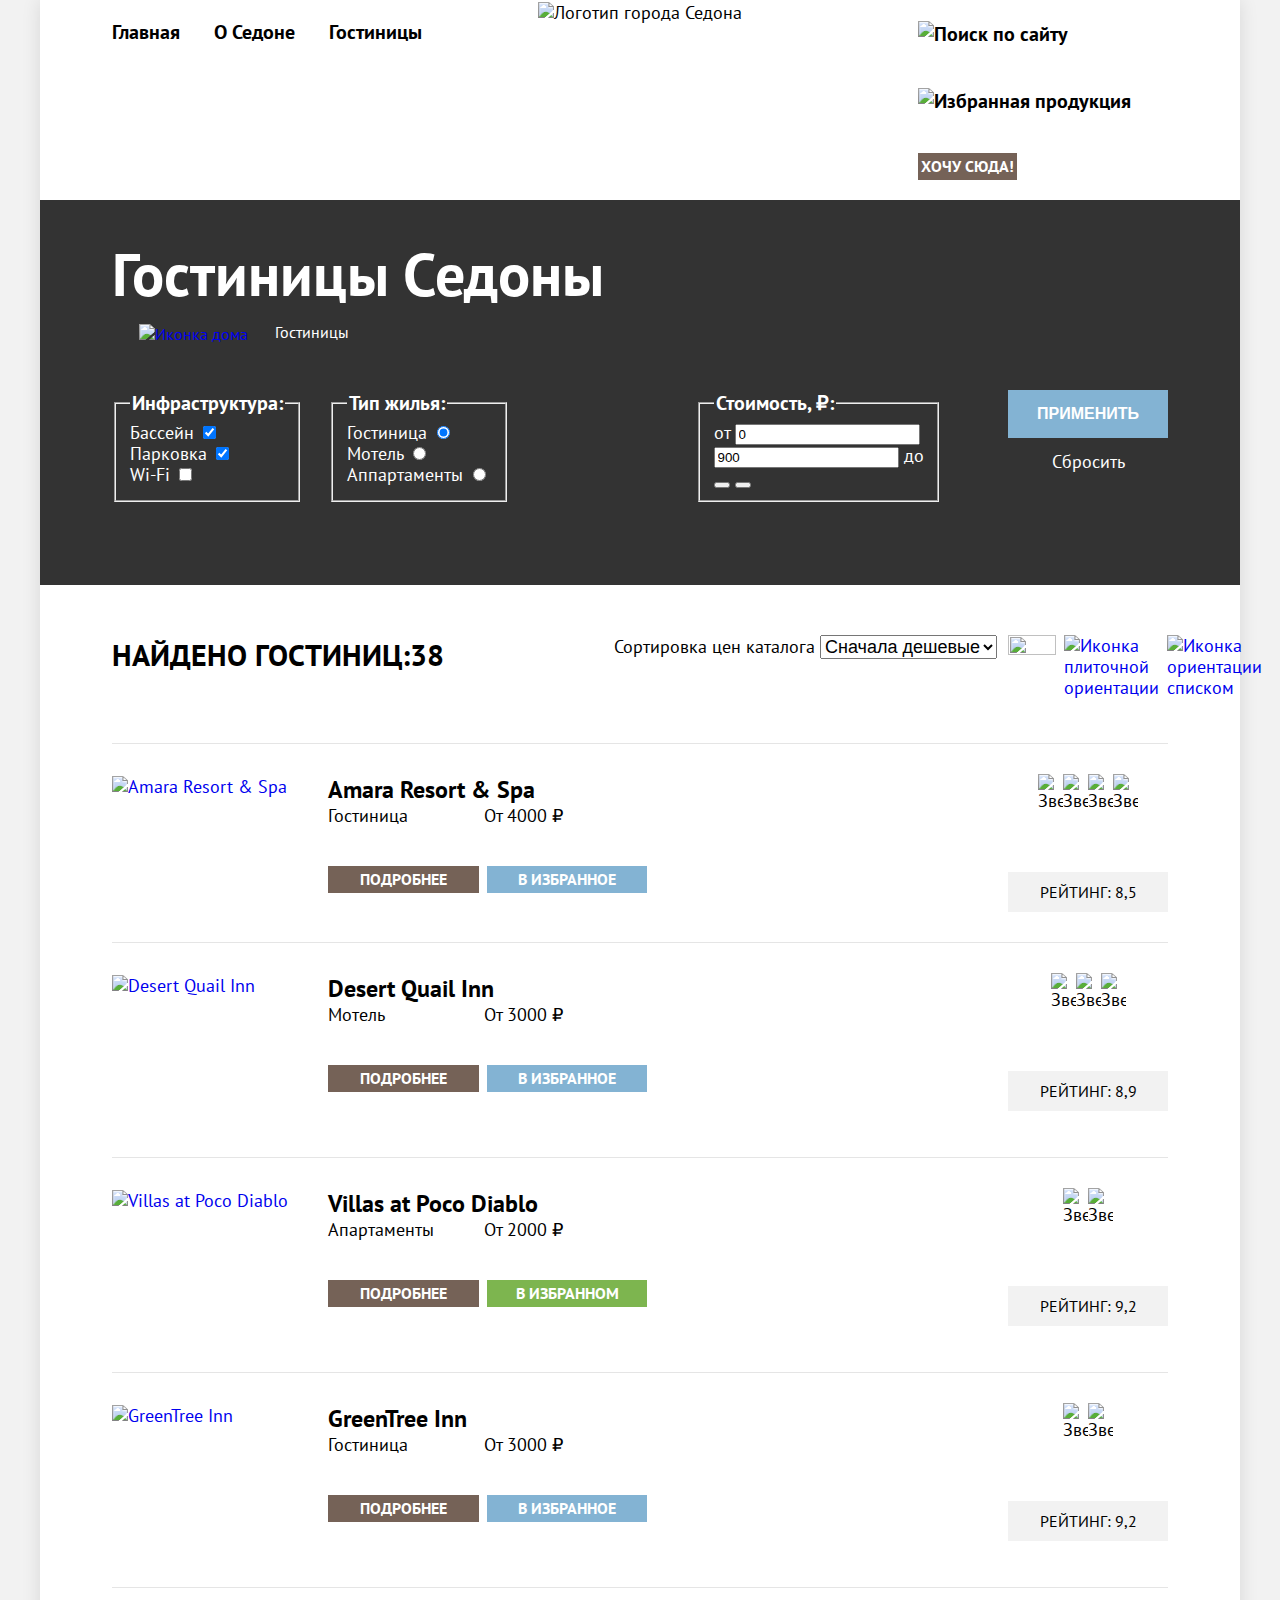
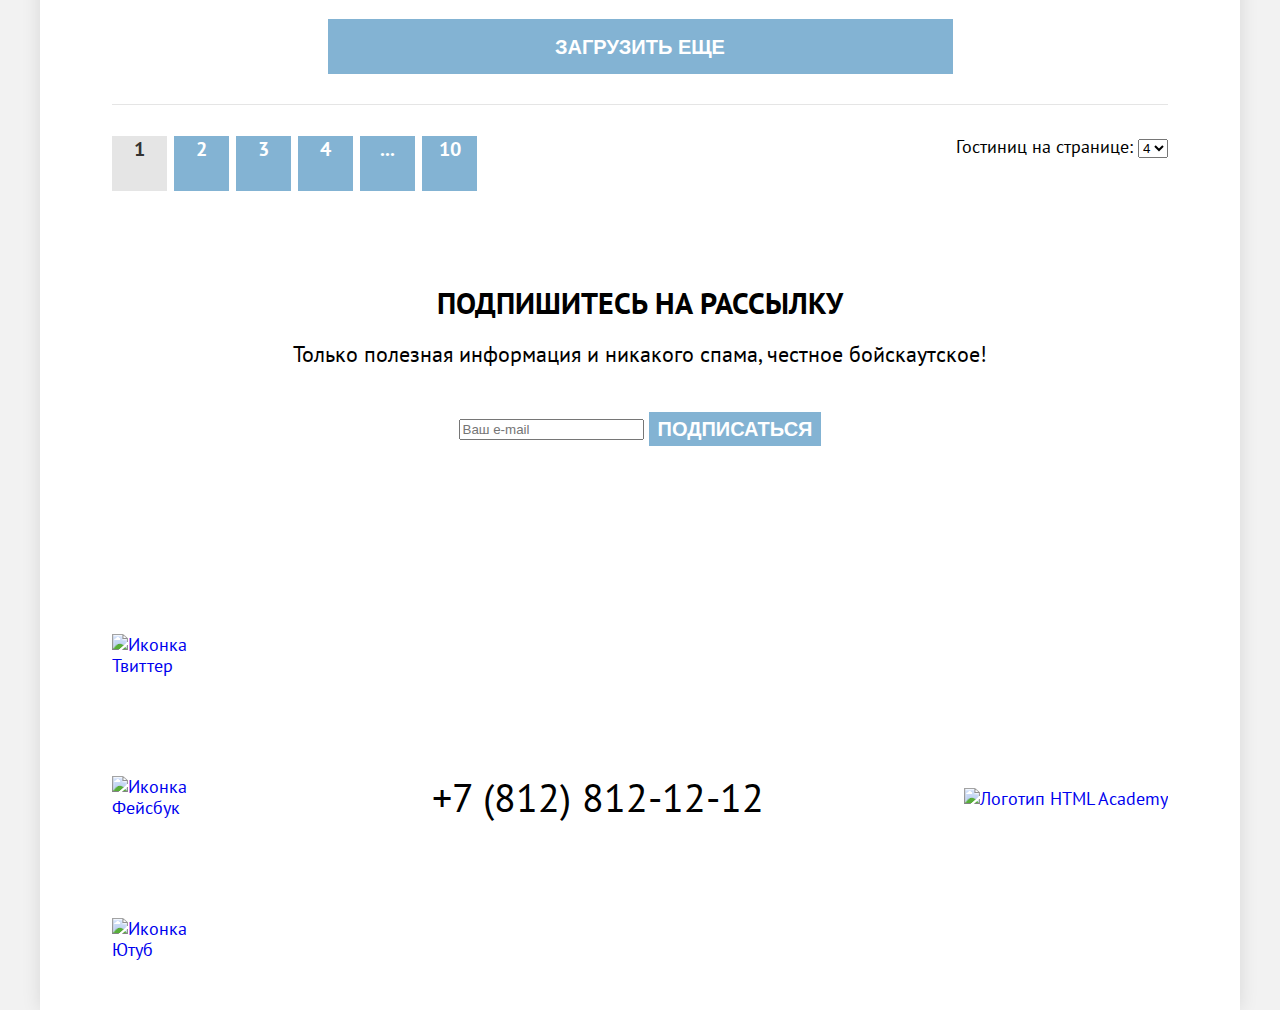
==== commit 4f6eeb67: "Правки по сетке на 2й странице" ====
--- a/catalog.html
+++ b/catalog.html
@@ -50,7 +50,7 @@
     <!-- MAIN START -->
     <main class="main-inner">
       <header class="inner-header">
-        <div class="container-xl">
+        <div class="container-xl inner-header-container">
           <h1 class="inner-header-title title-1 rs-list">Гостиницы Седоны</h1>
           <ul class="breadcrumbs rs-list">
             <li class="breadcrumbs-item">
@@ -111,7 +111,7 @@
                   </li>
                 </ul>
               </fieldset>
-              <fieldset class="filter-group">
+              <fieldset class="filter-group product-cost">
                 <legend class="filter-title">Стоимость, ₽:</legend>
                 <div class="price-block">
                   <div class="price-block-item">
@@ -126,10 +126,10 @@
                 <button type="button" class="change-price max-price"></button>
                 <button type="button" class="change-price min-price"></button>
               </fieldset>
-            </div>
-            <div class="filters-button">
-              <button type="submit" class="button button-blue filter-submit">Применить</button>
-              <button type="reset" class="filter-reset">Сбросить</button>
+              <div class="filters-button">
+                <button type="submit" class="button button-blue filter-submit">Применить</button>
+                <button type="reset" class="filter-reset">Сбросить</button>
+              </div>
             </div>
           </form>
         </div>
@@ -172,18 +172,18 @@
         <div class="catalog-result">
           <ul class="result-list rs-list">
             <li class="card">
-              <div class="card-column">
-                <a href="#" class="card-link">
-                  <span class="visually-hidden">Amara Resort & Spa</span>
-                  <img src="img/products/amara_resort.jpg" class="card-preview" width="180px" height="130px" alt="Amara Resort & Spa">
-                </a>
+              <a href="#" class="card-link">
+                <span class="visually-hidden">Amara Resort & Spa</span>
+                <img src="img/products/amara_resort.jpg" class="card-preview" width="180px" height="120px" alt="Amara Resort & Spa">
+              </a>
+              <div class="content-column">
                 <div class="card-content">
-                  <h3 class="card-name">
+                  <h3 class="card-name rs-list">
                     <a class="card-name-link title-4"" href="#">Amara Resort & Spa</a>
                   </h3>
-                  <p class="card-category">
+                  <p class="card-category rs-list">
                     <span class="card-type">Гостиница</span>
-                    <span class="card-price">От 4000 ₽</span>
+                    <span class="card-price">От 4000 &#8381</span>
                   </p>
                   <ul class="card-buttons rs-list">
                     <li class="card-buttons-item">
@@ -195,6 +195,48 @@
                   </ul>
                 </div>
               </div>
+              <div class="raiting-column">
+                <ul class="raiting rs-list">
+                  <li class="raiting-item">
+                    <img class="raiting-icon" src="img/icons/star.svg" width="18px" height="17px" alt="Звезда">
+                  </li>
+                  <li class="raiting-item">
+                    <img class="raiting-icon" src="img/icons/star.svg" width="18px" height="17px" alt="Звезда">
+                  </li>
+                  <li class="raiting-item">
+                    <img class="raiting-icon" src="img/icons/star.svg" width="18px" height="17px" alt="Звезда">
+                  </li>
+                  <li class="raiting-item">
+                    <img class="raiting-icon" src="img/icons/star.svg" width="18px" height="17px" alt="Звезда">
+                  </li>
+                </ul>
+                <p class="raiting-value rs-list">Рейтинг: 8,5</p>
+              </div>
+            </li>
+            <li class="card">
+              <a href="#" class="card-link">
+                <span class="visually-hidden">Desert Quail Inn</span>
+                <img src="img/products/desert-quail.jpg" class="card-preview" alt="Desert Quail Inn" width="180px" height="120px">
+              </a>
+              <div class="card-column">
+                <div class="card-content">
+                  <h3 class="card-name rs-list">
+                    <a class="card-name-link title-4" href="#">Desert Quail Inn</a>
+                  </h3>
+                  <p class="card-category rs-list">
+                    <span class="card-type">Мотель</span>
+                    <span class="card-price">От 3000 &#8381</span>
+                  </p>
+                  <ul class="card-buttons rs-list">
+                    <li class="card-buttons-item">
+                      <a type="button" class="button button-brown" href="#">Подробнее</a>
+                    </li>
+                    <li class="card-buttons-item">
+                      <a type="button" class="button button-blue" href="#">В избранное</a>
+                    </li>
+                  </ul>
+                </div>
+              </div>
               <div class="card-column raiting-column">
                 <ul class="raiting rs-list">
                   <li class="raiting-item">
@@ -206,33 +248,30 @@
                   <li class="raiting-item">
                     <img class="raiting-icon" src="img/icons/star.svg" width="18px" height="17px" alt="Звезда">
                   </li>
-                  <li class="raiting-item">
-                    <img class="raiting-icon" src="img/icons/star.svg" width="18px" height="17px" alt="Звезда">
-                  </li>
-                </ul>
-                <p class="raiting-value">Рейтинг: 8,5</p>
+                </ul>
+                <p class="raiting-value">Рейтинг: 8,9</p>
               </div>
             </li>
             <li class="card">
+              <a href="#" class="card-link">
+                <span class="visually-hidden">Villas at Poco Diablo</span>
+                <img src="img/products/villas-at-poco.jpg" class="card-preview" width="180px" height="120px" alt="Villas at Poco Diablo">
+              </a>
               <div class="card-column">
-                <a href="#" class="card-link">
-                  <span class="visually-hidden">Desert Quail Inn</span>
-                  <img src="img/products/desert-quail.jpg" class="card-preview" alt="Desert Quail Inn" width="180px" height="130px">
-                </a>
                 <div class="card-content">
-                  <h3 class="card-name">
-                    <a class="card-name-link title-4" href="#">Desert Quail Inn</a>
+                  <h3 class="card-name rs-list">
+                    <a class="card-name-link title-4" href="#">Villas at Poco Diablo</a>
                   </h3>
-                  <p class="card-category">
-                    <span class="card-type">Мотель</span>
-                    <span class="card-price">От 3000р</span>
+                  <p class="card-category rs-list">
+                    <span class="card-type">Апартаменты</span>
+                    <span class="card-price">От 2000 &#8381</span>
                   </p>
                   <ul class="card-buttons rs-list">
                     <li class="card-buttons-item">
                       <a type="button" class="button button-brown" href="#">Подробнее</a>
                     </li>
                     <li class="card-buttons-item">
-                      <a type="button" class="button button-blue" href="#">В избранное</a>
+                      <a type="button" class="button button-blue button-green" href="#">В избранном</a>
                     </li>
                   </ul>
                 </div>
@@ -245,62 +284,23 @@
                   <li class="raiting-item">
                     <img class="raiting-icon" src="img/icons/star.svg" width="18px" height="17px" alt="Звезда">
                   </li>
-                  <li class="raiting-item">
-                    <img class="raiting-icon" src="img/icons/star.svg" width="18px" height="17px" alt="Звезда">
-                  </li>
-                </ul>
-                <p class="raiting-value">Рейтинг: 8,9</p>
+                </ul>
+                <p class="raiting-value">Рейтинг: 9,2</p>
               </div>
             </li>
             <li class="card">
+              <a href="#" class="card-link">
+                <span class="visually-hidden">GreenTree Inn</span>
+                <img src="img/products/greentree.jpg" alt="GreenTree Inn" width="180px" height="120px" class="card-preview">
+              </a>
               <div class="card-column">
-                <a href="#" class="card-link">
-                  <span class="visually-hidden">Villas at Poco Diablo</span>
-                  <img src="img/products/devil-bridge.jpg" class="card-preview" width="180px" height="130px" alt="Villas at Poco Diablo">
-                </a>
                 <div class="card-content">
-                  <h3 class="card-name">
-                    <a class="card-name-link title-4" href="#">Villas at Poco Diablo</a>
-                  </h3>
-                  <p class="card-category">
-                    <span class="card-type">Апартаменты</span>
-                    <span class="card-price">От 2000 ₽</span>
-                  </p>
-                  <ul class="card-buttons rs-list">
-                    <li class="card-buttons-item">
-                      <a type="button" class="button button-brown" href="#">Подробнее</a>
-                    </li>
-                    <li class="card-buttons-item">
-                      <a type="button" class="button button-blue button-green" href="#">В избранном</a>
-                    </li>
-                  </ul>
-                </div>
-              </div>
-              <div class="card-column raiting-column">
-                <ul class="raiting rs-list">
-                  <li class="raiting-item">
-                    <img class="raiting-icon" src="img/icons/star.svg" width="18px" height="17px" alt="Звезда">
-                  </li>
-                  <li class="raiting-item">
-                    <img class="raiting-icon" src="img/icons/star.svg" width="18px" height="17px" alt="Звезда">
-                  </li>
-                </ul>
-                <p class="raiting-value">Рейтинг: 9,2</p>
-              </div>
-            </li>
-            <li class="card">
-              <div class="card-column">
-                <a href="#" class="card-link">
-                  <span class="visually-hidden">GreenTree Inn</span>
-                  <img src="img/products/greentree.jpg" alt="GreenTree Inn" width="180px" height="130px" class="card-preview">
-                </a>
-                <div class="card-content">
-                  <h3 class="card-name">
+                  <h3 class="card-name rs-list">
                     <a class="card-name-link title-4"" href="#">GreenTree Inn</a>
                   </h3>
-                  <p class="card-category">
+                  <p class="card-category rs-list">
                     <span class="card-type">Гостиница</span>
-                    <span class="card-price">От 3000р</span>
+                    <span class="card-price">От 3000 &#8381</span>
                   </p>
                   <ul class="card-buttons rs-list">
                     <li class="card-buttons-item">
--- a/css/styles.css
+++ b/css/styles.css
@@ -221,7 +221,7 @@
 .navigation-list {
   margin: 0;
   padding: 0;
-  width: 340px;
+  width: 310px;
 }
 
 .menu {
@@ -231,7 +231,7 @@
 }
 
 .navigation-item {
-  padding-top: 20px;
+  padding-top: 19px;
   padding-bottom: 20px;
 }
 
@@ -244,23 +244,23 @@
   display: block;
 }
 
+.navigation-user {
+  width: 250px;
+}
+
 .navigation-user .navigation-link {
   min-height: 18px;
   min-width: 18px;
 }
 
 .navigation-user .button {
-  min-width: 160px;
-  min-height: 37px;
+
 }
 
 .logo {
   margin-right: auto;
   margin-left: auto;
-}
-
-.navigation-user {
-  width: 250px;
+  transform: translateX(-15px);
 }
 
 /* ==================================
@@ -284,6 +284,11 @@
 /* ==================================
    Section - Advantages
    ================================= */
+
+.advantages-header {
+  padding-top: 63px;
+  padding-bottom: 79px;
+}
 
 .advantages,
 .advantages-row {
@@ -296,29 +301,41 @@
   text-transform: uppercase;
   font-weight: 700;
   color: var(--b-black);
-  margin-top: 63px;
-  margin-bottom: 23px;
+  margin-bottom: 32px;
 }
 
 .advantages-description {
   font-size: 22px;
   line-height: 36px;
-  margin-bottom: 73px;
+}
+
+.advantages-grid {
+  display: grid;
+  grid-template-columns: repeat(3, 1fr);
+}
+
+.advantages-item-img-r {
+  grid-column: 2 / 4;
+  width: 100%;
+  height: auto;
+  object-fit: cover;
+}
+
+.advantages-item-coldblue {
+  background-color: var(--blue-light);
+  color: var(--b-white);
+  padding: 98px 90px 77px 90px;
 }
 
 .advantages-row {
-  display: flex;
-}
-
-.advantages-img {
-  flex-grow: 2;
-}
-
-.advantages-item-coldblue {
-  width: calc(100% - 800px);
-  background-color: var(--blue-light);
-  color: var(--b-white);
-  padding: 98px 90px 77px 90px;
+  grid-column: 1 / -1;
+  display: grid;
+  grid-template-columns: repeat(3, 1fr);
+}
+
+.advantages-item-img-l {
+  grid-column: 1 / 3;
+  grid-row: 3 / 4;
 }
 
 .advantages-item-title {
@@ -326,11 +343,10 @@
   text-transform: uppercase;
   color: var(--b-white);
   margin: 0;
-}
-
+  margin-bottom: 25px;
+}
 
 .advantages-item-number {
-  margin-top: 25px;
   margin-bottom: 25px;
 }
 
@@ -339,19 +355,21 @@
 }
 
 .advantages-list-item {
-  width: calc(100% / 3);
-  padding: 89px 75px 79px 95px;
+  padding: 98px 75px 77px 95px;
+}
+
+.advantages-item-img {
+  margin-bottom: 23px;
 }
 
 .advantages-item-heading {
   line-height: 28px;
   text-transform: uppercase;
-  margin-top: 25px;
-  margin-bottom: 25px;
+  margin-bottom: 34px;
 }
 
 .advantages-number {
-  margin-bottom: 26px;
+  margin-bottom: 35px;
 }
 
 .advantages-item-lighterblue {
@@ -362,24 +380,25 @@
    Section - Booking
    ================================= */
 
+.booking-container {
+  padding-top: 91px;
+  padding-bottom: 70px;
+}
+
 .booking-title {
   line-height: 36px;
-  margin-top: 91px;
-  margin-bottom: 20px;
+  margin-bottom: 36px;
 }
 
 .booking-button {
   font-size: 20px;
   line-height: 36px;
-  margin-bottom: 91px;
-  min-width: 575px;
-  min-height: 60px;
 }
 
 .booking-text {
   font-size: 22px;
   line-height: 26px;
-  margin-bottom: 70px;
+  margin-bottom: 62px;
 }
 
 /* ==================================
@@ -390,32 +409,30 @@
   background: var(--blue-dark) url("../img/backgrounds/background-subscribe.jpg") no-repeat center/cover;
   color: var(--b-white);
   text-align: center;
+  padding-top: 94px;
+  padding-bottom: 94px;
 }
 
 .subscribe-title {
   line-height: 36px;
   color: var(--b-white);
-  padding-top: 94px;
-  margin-bottom: 20px;
+  margin-bottom: 33px;
 }
 
 .subscribe-text {
   font-size: 22px;
   line-height: 26px;
-  margin-bottom: 25px;
+  margin-bottom: 45px;
 }
 
 .subscribe-button {
   font-size: 20px;
   line-height: 26px;
-  min-width: 200px;
-  min-height: 60px;
 }
 
 .subscribe-form {
   width: 800px;
   margin: 0 auto;
-  padding-bottom: 94px;
 }
 
 /* ==================================
@@ -462,10 +479,14 @@
   color: var(--b-white);
 }
 
+.inner-header-container {
+  padding-top: 35px;
+  padding-bottom: 83px;
+}
+
 .inner-header-title {
   color: var(--b-white);
-  padding-top: 20px;
-  margin-bottom: 5px;
+  margin-bottom: 8px;
 }
 
 .breadcrumbs {
@@ -488,25 +509,14 @@
   font-weight: 700;
 }
 
-.filter {
-  display: flex;
-  padding-bottom: 83px;
-}
-
-.filter-group {
-  width: 150px;
-}
-
-.infrastructure {
-  margin-right: 70px;
-}
-
-.product-type {
-  margin-right: 170px;
-}
-
 .filters {
-  display: flex;
+  display: grid;
+  grid-template-columns: 150px 180px auto 160px;
+  gap: 67px;
+}
+
+.product-cost {
+ justify-self: end;
 }
 
 .filters-button {
@@ -539,6 +549,9 @@
    Section - Sorting
    ================================= */
 
+.catalog-result {
+  border-bottom: 1px solid #E5E5E5;
+}
 
 .catalog-sort {
   display: flex;
@@ -573,20 +586,56 @@
    ================================= */
 
 .card {
-  display: flex;
-}
-
-.card-column {
-  display: flex;
-}
-
-.raiting-column {
-  margin-left: auto;
+  display: grid;
+  grid-template-columns:  180px 320px auto;
+  column-gap: 36px;
+  padding-top: 30px;
+  padding-bottom: 30px;
+  border-top: 1px solid #E5E5E5;
+}
+
+.card:last-child {
+  border-bottom: 1px solid #E5E5E5;
 }
 
 .card-name-link {
   line-height: 31px;
   text-decoration: none;
+}
+
+.card-category {
+  display: flex;
+  width: 235px;
+  justify-content: space-between;
+  margin-bottom: 40px;
+}
+
+.card-type {
+
+}
+
+.card-buttons {
+  display: grid;
+  grid-template-columns: 151px 160px;
+  column-gap: 8px;
+}
+
+.card-buttons .button {
+  display: block;
+}
+
+.raiting-column {
+  justify-self: end;
+}
+
+.raiting {
+  display: flex;
+  justify-content: center;
+  margin-bottom: 61px;
+}
+
+.raiting-item {
+  width: 25px;
 }
 
 .raiting-value {
@@ -594,6 +643,19 @@
   text-align: center;
   text-transform: uppercase;
   background-color: var(--b-grey-light);
+  width: 160px;
+  padding-top: 10px;
+  padding-bottom: 9px;
+}
+
+.card-buttons .button {
+
+}
+
+.catalog-more {
+  padding-top: 31px;
+  padding-bottom: 30px;
+  text-align: center;
 }
 
 .catalog-button-more {
@@ -601,13 +663,9 @@
   line-height: 26px;
   min-width: 625px;
   min-height: 55px;
-  margin-top: 31px;
-  margin-bottom: 30px;
-}
-
-.catalog-more {
-  text-align: center;
-}
+}
+
+
 
 /* ==================================
    Section - Pagination
@@ -655,11 +713,12 @@
 
 .subscribe-catalog {
   text-align: center;
+  padding-top: 94px;
+  padding-bottom: 138px;
 }
 
 .subscribe-catalog-title {
   line-height: 36px;
   color: var(--b-black);
-  padding-top: 94px;
   margin-bottom: 20px;
 }
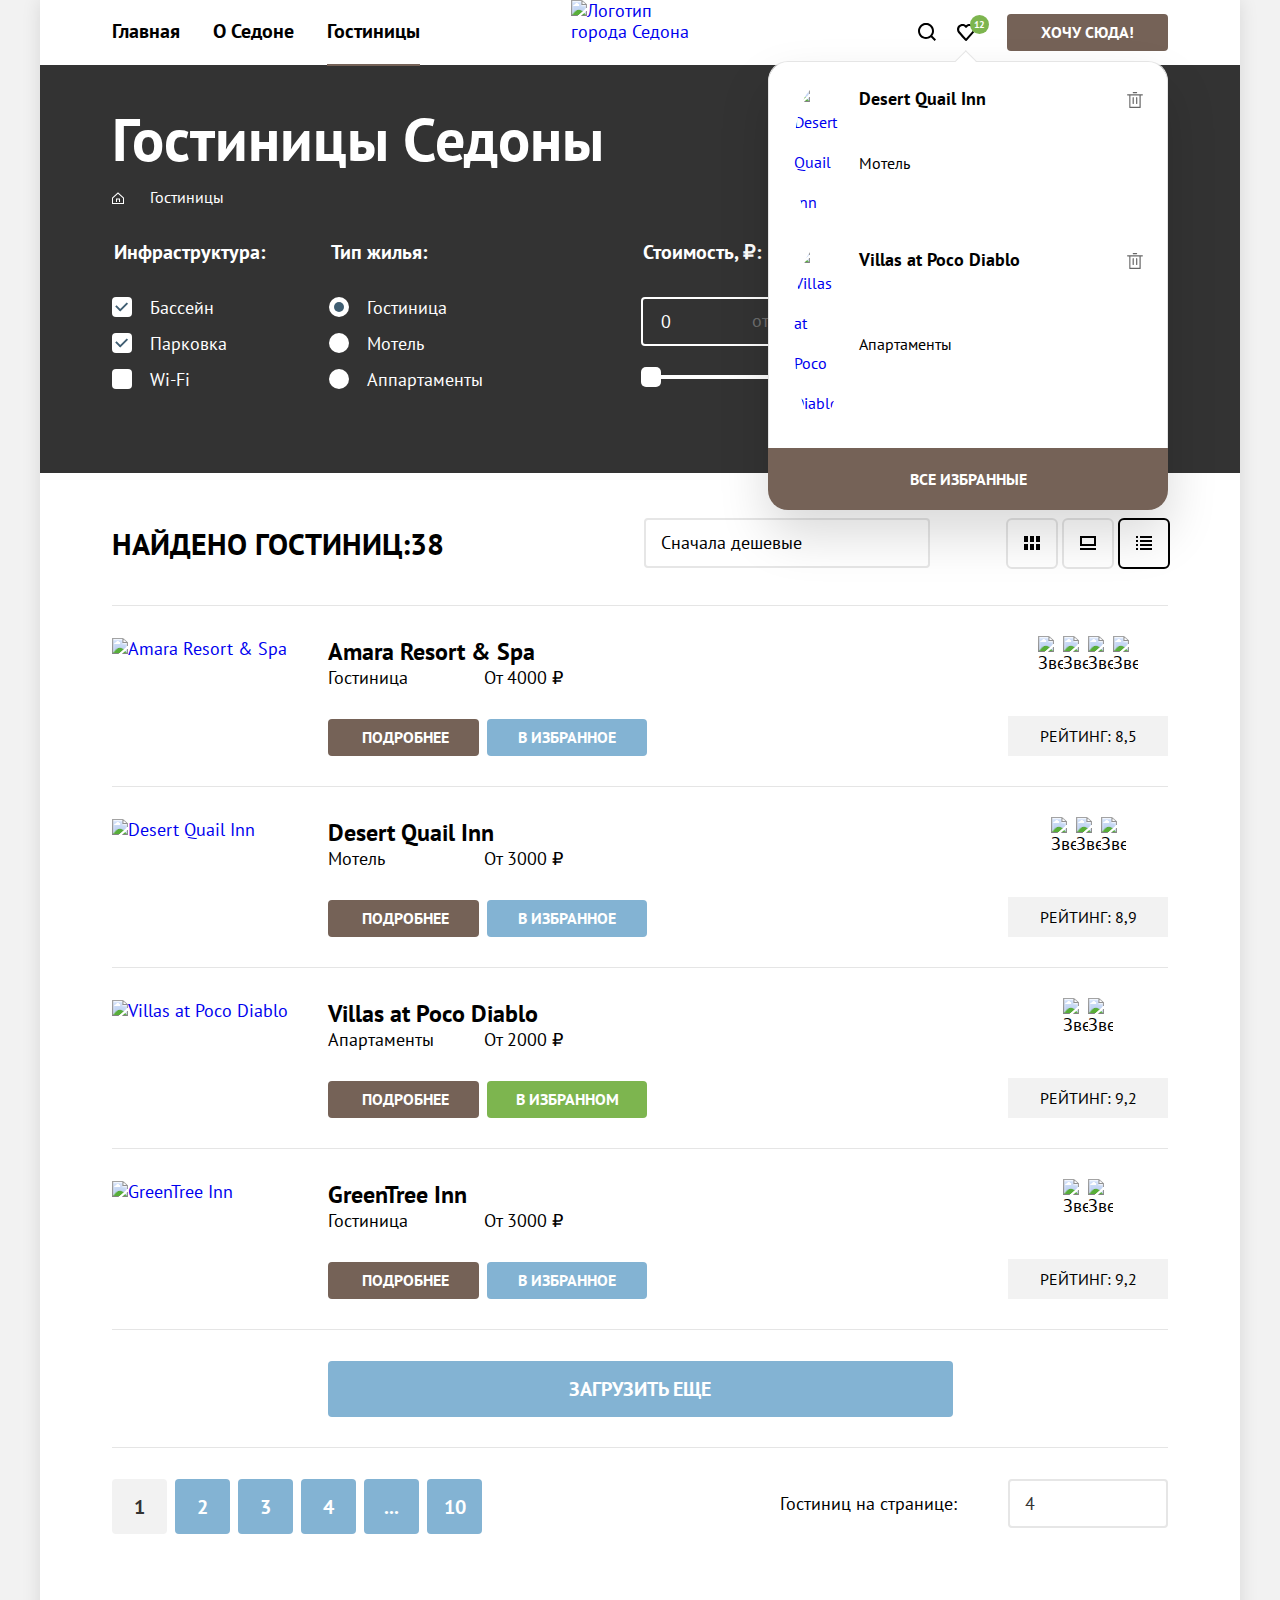
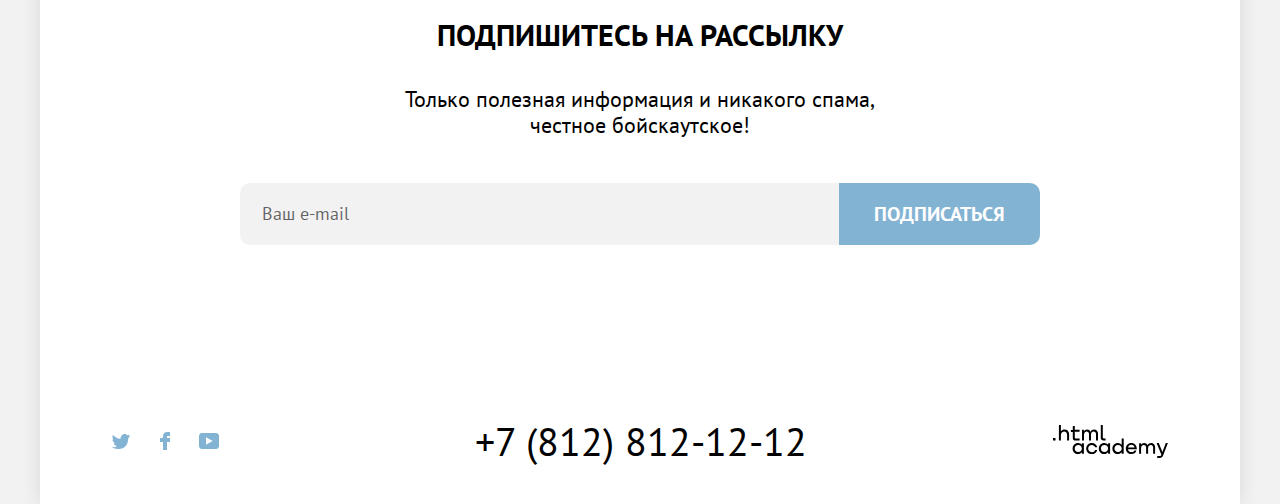
==== commit ca3395c7: "Верстка и стилизация форм, поп-апа и модального окна" ====
--- a/catalog.html
+++ b/catalog.html
@@ -12,33 +12,75 @@
     <!-- HEADER START -->
     <header class="main-header">
       <nav class="navigation container-xl">
-        <ul class="navigation-list rs-list menu">
-          <li class="navigation-item">
+        <ul class="navigation-list rs-list">
+          <li class="navigation-item nav-text">
             <a class="navigation-link" href="index.html">Главная</a>
           </li>
-          <li class="navigation-item">
+          <li class="navigation-item nav-text">
             <a class="navigation-link" href="#">О Седоне</a>
           </li>
-          <li class="navigation-item">
-            <a class="navigation-link navigation-current" href="catalog.html">Гостиницы</a>
+          <li class="navigation-item nav-text">
+            <a class="navigation-link navigation-link-active">Гостиницы</a>
           </li>
         </ul>
-        <a class="logo">
-          <span class="visually-hidden">Логотип города Седона</span>
-          <img src="img/logos/logo-sedona.svg" width="138px" height="70px" class="logo" alt="Логотип города Седона">
-        </a>
-        <ul class="navigation-list navigation-user menu rs-list">
-          <li class="navigation-item">
+        <div class="navigation-logo">
+          <a class="logo" href="index.html">
+            <span class="visually-hidden">Логотип города Седона</span>
+            <img src="img/logos/logo-sedona.svg" width="138px" height="70px" class="logo" alt="Логотип города Седона">
+          </a>
+        </div>
+        <ul class="navigation-list navigation-user rs-list">
+          <li class="navigation-item nav-ico ">
             <a class="navigation-link" href="#">
               <span class="visually-hidden">Поиск</span>
-              <img src="img/icons/search-icon.svg" width="18px" height="18px" alt="Поиск по сайту">
+              <svg class="navigation-ico" width="18" height="18" fill="none" aria-hidden="true" focusable="false" xmlns="http://www.w3.org/2000/svg">
+                <path
+                  d="m18 16.5-3.7-3.7c1-1.3 1.7-3 1.7-4.9 0-4.4-3.6-8-8-8S0 3.6 0 8c0 4.4 3.6 8 8 8 1.8 0 3.5-.6 4.9-1.7l3.7 3.7 1.4-1.5ZM8 14c-3.3 0-6-2.7-6-6s2.7-6 6-6 6 2.7 6 6-2.7 6-6 6Z"
+                  fill="none" />
+              </svg>
             </a>
           </li>
-          <li class="navigation-item">
-            <a class="navigation-link" href="#">
+          <li class="navigation-item nav-ico ">
+            <a class="navigation-link navigation-fav" href="#">
               <span class="visually-hidden">Избранное</span>
-              <img src="img/icons/favorite-icon.svg" width="18px" height="17px" alt="Избранная продукция">
+              <span class="navigation-fav-count">12</span>
+              <svg class="navigation-ico" width="18" height="17" aria-hidden="true" focusable="false" fill="none" xmlns="http://www.w3.org/2000/svg">
+                <path
+                  d="M8.9 17c-.3 0-.6-.1-.8-.4-5.4-6.1-6.7-7.5-7-7.9C.4 7.8 0 6.6 0 5.4 0 2.4 2.4 0 5.5 0 6.8 0 8 .5 9 1.3 10 .5 11.3 0 12.5 0c3 0 5.5 2.4 5.5 5.4 0 1.3-.5 2.5-1.3 3.4l-7 7.9c-.2.2-.4.3-.8.3Zm-6-9.5c.3.4 3.5 4 6.1 6.9l6.2-7c.5-.5.7-1.2.7-2 0-1.8-1.5-3.3-3.3-3.3-1 0-2 .5-2.7 1.3-.3.3-.6.4-.9.4-.3 0-.6-.2-.8-.4-.7-.8-1.7-1.3-2.7-1.3-1.8 0-3.3 1.5-3.3 3.3-.1.9.3 1.6.7 2.1-.1 0-.1 0 0 0Z"
+                  fill="none" />
+              </svg>
             </a>
+            <div class="popup-fav popup-is-open">
+              <ul class="fav-item-list rs-list">
+                <li class="fav-item">
+                  <a href="#" class="fav-item-content">
+                    <div class="popup-img">
+                      <img class="fav-item-img" src="img/products/desert-quail-small.png" alt="Desert Quail Inn" width="48" height="48">
+                    </div>
+                    <span class="fav-item-title rs-list">Desert Quail Inn</span>
+                    <span class="fav-item-category rs-list">Мотель</span>
+                  </a>
+                  <button class="fav-item-cart-button">
+                    <svg class="fav-item-ico" width="16" height="16" fill="none" xmlns="http://www.w3.org/2000/svg"><path d="M15.3 2.3H.6c-.3 0-.6.2-.6.5s.3.6.6.6h1.7v12c0 .3.3.6.6.6h10.2c.3 0 .6-.3.6-.6v-12h1.7c.3 0 .6-.3.6-.6s-.4-.5-.7-.5Zm-2.8 12.5H3.4V3.4h9.1v11.4ZM6.2 1.2h3.4c.3 0 .6-.3.6-.6S10 0 9.7 0H6.2c-.3 0-.5.3-.5.6s.2.6.5.6Z" fill="none"/><path d="M6.2 12c.3 0 .6-.3.6-.6V5.7c0-.3-.3-.6-.6-.6s-.6.3-.6.6v5.7c.1.3.3.6.6.6ZM9.7 12c.3 0 .6-.3.6-.6V5.7c0-.3-.3-.6-.6-.6s-.6.4-.6.6v5.7c0 .3.2.6.6.6Z" fill="none"/></svg>
+                    <span class="visually-hidden">Удалить из избранного</span>
+                  </button>
+                </li>
+                <li class="fav-item">
+                  <a class="fav-item-content" href="#">
+                    <div class="popup-img">
+                      <img class="fav-item-img" src="img/products/villas-at-poco-diablo-small.png" alt="Villas at Poco Diablo" width="48" height="48">
+                    </div>
+                    <span class="fav-item-title rs-list">Villas at Poco Diablo</span>
+                    <span class="fav-item-category rs-list">Апартаменты</span>
+                  </a>
+                  <button class="fav-item-cart-button">
+                    <svg class="fav-item-ico" width="16" height="16" fill="none" xmlns="http://www.w3.org/2000/svg"><path d="M15.3 2.3H.6c-.3 0-.6.2-.6.5s.3.6.6.6h1.7v12c0 .3.3.6.6.6h10.2c.3 0 .6-.3.6-.6v-12h1.7c.3 0 .6-.3.6-.6s-.4-.5-.7-.5Zm-2.8 12.5H3.4V3.4h9.1v11.4ZM6.2 1.2h3.4c.3 0 .6-.3.6-.6S10 0 9.7 0H6.2c-.3 0-.5.3-.5.6s.2.6.5.6Z" fill="none"/><path d="M6.2 12c.3 0 .6-.3.6-.6V5.7c0-.3-.3-.6-.6-.6s-.6.3-.6.6v5.7c.1.3.3.6.6.6ZM9.7 12c.3 0 .6-.3.6-.6V5.7c0-.3-.3-.6-.6-.6s-.6.4-.6.6v5.7c0 .3.2.6.6.6Z" fill="none"/></svg>
+                    <span class="visually-hidden">Удалить из избранного</span>
+                  </button>
+                </li>
+              </ul>
+              <a class="popup-button button button-brown" href="">Все избранные</a>
+            </div>
           </li>
           <li class="navigation-item">
             <a href="#" class="button button-brown">Хочу сюда!</a>
@@ -50,12 +92,12 @@
     <!-- MAIN START -->
     <main class="main-inner">
       <header class="inner-header">
-        <div class="container-xl inner-header-container">
+        <div class="container-xl">
           <h1 class="inner-header-title title-1 rs-list">Гостиницы Седоны</h1>
           <ul class="breadcrumbs rs-list">
             <li class="breadcrumbs-item">
               <a class="breadcrumbs-link" href="index.html">
-                <img class="breadcrumbs-icon" src="img/icons/home.svg" width="12px" height="12px" alt="Иконка дома">
+                <svg class="breadcrumb-ico" width="12" height="12" aria-hidden="true" focusable="false" fill="none" xmlns="http://www.w3.org/2000/svg"><path d="M6 .3 0 5.8V12h12V5.8L6 .3ZM11 11H1V6.2l5-4.5 5 4.5V11Z" fill="#none"/><path d="M4 10h1V7.5h2V10h1V6.5H4V10Z" fill="#none"/></svg>
               </a>
             </li>
             <li class="breadcrumbs-item">
@@ -64,26 +106,28 @@
           </ul>
           <!-- Фильтры -->
           <form class="filter" action="https://echo.htmlacademy.ru/">
-            <div class="filters">
               <fieldset class="filter-group infrastructure">
                 <legend class="filter-title">Инфраструктура:</legend>
                 <ul class="filter-list rs-list">
                   <li class="filter-item">
                     <label class="control">
-                      <span class="control-mark">Бассейн</span>
-                      <input type="checkbox" class="control-input" name="pool" checked>
+                      <input class="control-input visually-hidden" type="checkbox" name="pool" checked>
+                      <span class="control-mark"></span>
+                      <span class="control-label">Бассейн</span>
                     </label>
                   </li>
                   <li class="filter-item">
                     <label class="control">
-                      <span class="control-mark">Парковка</span>
-                      <input type="checkbox" class="control-input" name="parking" checked>
+                      <input class="control-input visually-hidden" type="checkbox" name="parking" checked>
+                      <span class="control-mark"></span>
+                      <span class="control-label">Парковка</span>
                     </label>
                   </li>
                   <li class="filter-item">
                     <label class="control">
-                      <span class="control-mark">Wi-Fi</span>
-                      <input type="checkbox" class="control-input" name="Wi-Fi">
+                      <input class="control-input visually-hidden" type="checkbox" name="Wi-Fi">
+                      <span class="control-mark"></span>
+                      <span class="control-label">Wi-Fi</span>
                     </label>
                   </li>
                 </ul>
@@ -93,44 +137,56 @@
                 <ul class="filter-list rs-list">
                   <li class="filter-item">
                     <label class="control">
-                      <span class="control-mark">Гостиница</span>
-                      <input class="control-input" type="radio" name="hotel" value="hotel" checked>
+                      <input class="control-input visually-hidden" type="radio" name="housing-type" value="hotel" checked>
+                      <span class="control-mark"></span>
+                      <span class="control-label">Гостиница</span>
                     </label>
                   </li>
                   <li class="filter-item">
                     <label class="control">
-                      <span class="control-mark">Мотель</span>
-                      <input class="control-input" type="radio" name="motel" value="motel">
+                      <input class="control-input visually-hidden" type="radio" name="housing-type" value="motel">
+                      <span class="control-mark"></span>
+                      <span class="control-label">Мотель</span>
                     </label>
                   </li>
                   <li class="filter-item">
                     <label class="control">
-                      <span class="control-mark">Аппартаменты</span>
-                      <input class="control-input" type="radio" name="apartment" value="apartment">
+                      <input class="control-input visually-hidden" type="radio" name="housing-type" value="apartment">
+                      <span class="control-mark"></span>
+                      <span class="control-label">Аппартаменты</span>
                     </label>
                   </li>
                 </ul>
               </fieldset>
               <fieldset class="filter-group product-cost">
                 <legend class="filter-title">Стоимость, ₽:</legend>
-                <div class="price-block">
-                  <div class="price-block-item">
-                    <span>от</span>
-                    <input type="text" value="0">
+                <div class="range">
+                  <div class="range-price-inputs">
+                    <label class="product-cost-label">
+                      <input class="range-input range-input-min" type="number" value="0" name="min-price">
+                      <span class="price-title">от</span>
+                    </label>
+                    <label class="product-cost-label">
+                      <input class="range-input range-input-max" type="number" value="9000" name="max-price">
+                      <span class="price-title">до</span>
+                    </label>
                   </div>
-                  <div class="price-block-item">
-                    <input type="text" value="900">
-                    <span>до</span>
+                  <div class="range-scale">
+                    <div class="range-bar">
+                      <button type="button" class="range-toggle min-price">
+                        <span class="visually-hidden">Изменить минимальную цену</span>
+                      </button>
+                      <button type="button" class="range-toggle max-price">
+                        <span class="visually-hidden">Изменить максимальную цену</span>
+                      </button>
+                    </div>
                   </div>
                 </div>
-                <button type="button" class="change-price max-price"></button>
-                <button type="button" class="change-price min-price"></button>
               </fieldset>
               <div class="filters-button">
                 <button type="submit" class="button button-blue filter-submit">Применить</button>
                 <button type="reset" class="filter-reset">Сбросить</button>
               </div>
-            </div>
           </form>
         </div>
       </header>
@@ -138,10 +194,10 @@
         <h2 class="visually-hidden">Каталог</h2>
         <!-- Сортировка -->
         <div class="catalog-sort">
-          <h3  class="catalog-sort-title title-3 rs-list">Найдено гостиниц:<span class="hotel-numbers">38</span></h3 >
-          <form action="https://echo.htmlacademy.ru/" class="catalog-grade method="POST">
-            <label for="gradeselect">Сортировка цен каталога</label>
-            <select name="grade" id="gradeselect" class="catalog-grade-select">
+          <h3 class="catalog-sort-title title-3 rs-list">Найдено гостиниц:<span class="hotel-numbers">38</span></h3>
+          <form action="https://echo.htmlacademy.ru/" class="catalog-grade" method="POST">
+            <label class="visually-hidden" for="grade-select">Сортировка цен каталога</label>
+            <select name="grade" id="grade-select" class="catalog-grade-select custom-select">
               <option value="cheaper">Сначала дешевые</option>
               <option value="expensive">Сначала дорогие</option>
             </select>
@@ -149,21 +205,31 @@
           </form>
           <ul class="sort-type rs-list">
             <li class="sort-type-item">
-              <a class="sort-type-link" href="#">
+              <a class="sort-type-link sort-type-state" href="#">
                 <span class="visually-hidden">Плитки</span>
-                <img src="/img/icons/plates.svg" alt="" class="sort-type-icon" width="48px" height="48px">
+                <svg class="sort-type-ico" width="16" height="14" aria-hidden="true" focusable="false" viewBox="0 0 16 14" fill="none" xmlns="http://www.w3.org/2000/svg">
+                  <path d="M4 0H0V6H4V0Z" fill="none"/>
+                  <path d="M16 0H12V6H16V0Z" fill="none"/>
+                  <path d="M10 0H6V6H10V0Z" fill="none"/>
+                  <path d="M4 8H0V14H4V8Z" fill="none"/>
+                  <path d="M16 8H12V14H16V8Z" fill="none"/>
+                  <path d="M10 8H6V14H10V8Z" fill="none"/>
+                </svg>
               </a>
             </li>
             <li class="sort-type-item">
-              <a class="sort-type-link" href="#">
+              <a class="sort-type-link sort-type-state" href="#">
                 <span class="visually-hidden">Блоки</span>
-                <img src="img/icons/blocks.svg" alt="Иконка плиточной ориентации" class="sort-type-icon" width="48px" height="48px">
+                <svg class="sort-type-ico" width="16" height="14" aria-hidden="true" focusable="false" viewBox="0 0 16 14" fill="none" xmlns="http://www.w3.org/2000/svg">
+                  <path d="M16 12H0V14H16V12Z" fill="none"/>
+                  <path d="M14 2V8H2V2H14ZM16 0H0V10H16V0Z" fill="none"/>
+                </svg>
               </a>
             </li>
             <li class="sort-type-item">
-              <a class="sort-type-link" href="#">
+              <a class="sort-type-link sort-type-active">
                 <span class="visually-hidden">Список</span>
-                <img src="img/icons/list.svg" alt="Иконка ориентации списком" class="sort-type-icon" width="48px" height="48px">
+                <svg class="sort-type-ico" width="16" height="14" aria-hidden="true" focusable="false" fill="none" xmlns="http://www.w3.org/2000/svg"><path d="M2 0H0v2h2V0ZM16 0H4v2h12V0ZM2 4H0v2h2V4ZM16 4H4v2h12V4ZM2 8H0v2h2V8ZM16 8H4v2h12V8ZM2 12H0v2h2v-2ZM16 12H4v2h12v-2Z" fill="none"/></svg>
               </a>
             </li>
           </ul>
@@ -174,26 +240,24 @@
             <li class="card">
               <a href="#" class="card-link">
                 <span class="visually-hidden">Amara Resort & Spa</span>
-                <img src="img/products/amara_resort.jpg" class="card-preview" width="180px" height="120px" alt="Amara Resort & Spa">
-              </a>
-              <div class="content-column">
-                <div class="card-content">
-                  <h3 class="card-name rs-list">
-                    <a class="card-name-link title-4"" href="#">Amara Resort & Spa</a>
-                  </h3>
-                  <p class="card-category rs-list">
-                    <span class="card-type">Гостиница</span>
-                    <span class="card-price">От 4000 &#8381</span>
-                  </p>
-                  <ul class="card-buttons rs-list">
-                    <li class="card-buttons-item">
-                      <a type="button" class="button button-brown" href="#">Подробнее</a>
-                    </li>
-                    <li class="card-buttons-item">
-                      <a type="button" class="button button-blue" href="#">В избранное</a>
-                    </li>
-                  </ul>
-                </div>
+                <img src="img/products/amara_resort.png" class="card-preview" width="180px" height="120px" alt="Amara Resort & Spa">
+              </a>
+              <div class="card-content">
+                <h3 class="card-name rs-list">
+                  <a class="card-name-link title-4" href="#">Amara Resort & Spa</a>
+                </h3>
+                <p class="card-category rs-list">
+                  <span class="card-type">Гостиница</span>
+                  <span class="card-price">От 4000 &#8381</span>
+                </p>
+                <ul class="card-buttons rs-list">
+                  <li class="card-buttons-item">
+                    <a type="button" class="button button-brown" href="#">Подробнее</a>
+                  </li>
+                  <li class="card-buttons-item">
+                    <a type="button" class="button button-blue" href="#">В избранное</a>
+                  </li>
+                </ul>
               </div>
               <div class="raiting-column">
                 <ul class="raiting rs-list">
@@ -216,28 +280,26 @@
             <li class="card">
               <a href="#" class="card-link">
                 <span class="visually-hidden">Desert Quail Inn</span>
-                <img src="img/products/desert-quail.jpg" class="card-preview" alt="Desert Quail Inn" width="180px" height="120px">
-              </a>
-              <div class="card-column">
-                <div class="card-content">
-                  <h3 class="card-name rs-list">
-                    <a class="card-name-link title-4" href="#">Desert Quail Inn</a>
-                  </h3>
-                  <p class="card-category rs-list">
-                    <span class="card-type">Мотель</span>
-                    <span class="card-price">От 3000 &#8381</span>
-                  </p>
-                  <ul class="card-buttons rs-list">
-                    <li class="card-buttons-item">
-                      <a type="button" class="button button-brown" href="#">Подробнее</a>
-                    </li>
-                    <li class="card-buttons-item">
-                      <a type="button" class="button button-blue" href="#">В избранное</a>
-                    </li>
-                  </ul>
-                </div>
-              </div>
-              <div class="card-column raiting-column">
+                <img src="img/products/desert-quail.png" class="card-preview" alt="Desert Quail Inn" width="180px" height="120px">
+              </a>
+              <div class="card-content">
+                <h3 class="card-name rs-list">
+                  <a class="card-name-link title-4" href="#">Desert Quail Inn</a>
+                </h3>
+                <p class="card-category rs-list">
+                  <span class="card-type">Мотель</span>
+                  <span class="card-price">От 3000 &#8381</span>
+                </p>
+                <ul class="card-buttons rs-list">
+                  <li class="card-buttons-item">
+                    <a type="button" class="button button-brown" href="#">Подробнее</a>
+                  </li>
+                  <li class="card-buttons-item">
+                    <a type="button" class="button button-blue" href="#">В избранное</a>
+                  </li>
+                </ul>
+              </div>
+              <div class="raiting-column">
                 <ul class="raiting rs-list">
                   <li class="raiting-item">
                     <img class="raiting-icon" src="img/icons/star.svg" width="18px" height="17px" alt="Звезда">
@@ -249,32 +311,30 @@
                     <img class="raiting-icon" src="img/icons/star.svg" width="18px" height="17px" alt="Звезда">
                   </li>
                 </ul>
-                <p class="raiting-value">Рейтинг: 8,9</p>
+                <p class="raiting-value rs-list">Рейтинг: 8,9</p>
               </div>
             </li>
             <li class="card">
               <a href="#" class="card-link">
                 <span class="visually-hidden">Villas at Poco Diablo</span>
-                <img src="img/products/villas-at-poco.jpg" class="card-preview" width="180px" height="120px" alt="Villas at Poco Diablo">
-              </a>
-              <div class="card-column">
-                <div class="card-content">
-                  <h3 class="card-name rs-list">
-                    <a class="card-name-link title-4" href="#">Villas at Poco Diablo</a>
-                  </h3>
-                  <p class="card-category rs-list">
-                    <span class="card-type">Апартаменты</span>
-                    <span class="card-price">От 2000 &#8381</span>
-                  </p>
-                  <ul class="card-buttons rs-list">
-                    <li class="card-buttons-item">
-                      <a type="button" class="button button-brown" href="#">Подробнее</a>
-                    </li>
-                    <li class="card-buttons-item">
-                      <a type="button" class="button button-blue button-green" href="#">В избранном</a>
-                    </li>
-                  </ul>
-                </div>
+                <img src="img/products/villas-at-poco.png" class="card-preview" width="180px" height="120px" alt="Villas at Poco Diablo">
+              </a>
+              <div class="card-content"">
+                <h3 class="card-name rs-list">
+                  <a class="card-name-link title-4" href="#">Villas at Poco Diablo</a>
+                </h3>
+                <p class="card-category rs-list">
+                  <span class="card-type">Апартаменты</span>
+                  <span class="card-price">От 2000 &#8381</span>
+                </p>
+                <ul class="card-buttons rs-list">
+                  <li class="card-buttons-item">
+                    <a type="button" class="button button-brown" href="#">Подробнее</a>
+                  </li>
+                  <li class="card-buttons-item">
+                    <a type="button" class="button button-blue button-green" href="#">В избранном</a>
+                  </li>
+                </ul>
               </div>
               <div class="card-column raiting-column">
                 <ul class="raiting rs-list">
@@ -285,34 +345,32 @@
                     <img class="raiting-icon" src="img/icons/star.svg" width="18px" height="17px" alt="Звезда">
                   </li>
                 </ul>
-                <p class="raiting-value">Рейтинг: 9,2</p>
+                <p class="raiting-value rs-list">Рейтинг: 9,2</p>
               </div>
             </li>
             <li class="card">
               <a href="#" class="card-link">
                 <span class="visually-hidden">GreenTree Inn</span>
-                <img src="img/products/greentree.jpg" alt="GreenTree Inn" width="180px" height="120px" class="card-preview">
-              </a>
-              <div class="card-column">
-                <div class="card-content">
-                  <h3 class="card-name rs-list">
-                    <a class="card-name-link title-4"" href="#">GreenTree Inn</a>
-                  </h3>
-                  <p class="card-category rs-list">
-                    <span class="card-type">Гостиница</span>
-                    <span class="card-price">От 3000 &#8381</span>
-                  </p>
-                  <ul class="card-buttons rs-list">
-                    <li class="card-buttons-item">
-                      <a type="button" class="button button-brown" href="#">Подробнее</a>
-                    </li>
-                    <li class="card-buttons-item">
-                      <a type="button" class="button button-blue" href="#">В избранное</a>
-                    </li>
-                  </ul>
-                </div>
-              </div>
-              <div class="card-column raiting-column">
+                <img src="img/products/greentree.png" alt="GreenTree Inn" width="180px" height="120px" class="card-preview">
+              </a>
+              <div class="card-content">
+                <h3 class="card-name rs-list">
+                  <a class="card-name-link title-4" href="#">GreenTree Inn</a>
+                </h3>
+                <p class="card-category rs-list">
+                  <span class="card-type">Гостиница</span>
+                  <span class="card-price">От 3000 &#8381</span>
+                </p>
+                <ul class="card-buttons rs-list">
+                  <li class="card-buttons-item">
+                    <a type="button" class="button button-brown" href="#">Подробнее</a>
+                  </li>
+                  <li class="card-buttons-item">
+                    <a type="button" class="button button-blue" href="#">В избранное</a>
+                  </li>
+                </ul>
+              </div>
+              <div class="raiting-column">
                 <ul class="raiting rs-list">
                   <li class="raiting-item">
                     <img class="raiting-icon" src="img/icons/star.svg" width="18px" height="17px" alt="Звезда">
@@ -321,7 +379,7 @@
                     <img class="raiting-icon" src="img/icons/star.svg" width="18px" height="17px" alt="Звезда">
                   </li>
                 </ul>
-                <p class="raiting-value">Рейтинг: 9,2</p>
+                <p class="raiting-value rs-list">Рейтинг: 9,2</p>
               </div>
             </li>
           </ul>
@@ -334,29 +392,29 @@
           <div class="pagination-items">
             <ul class="pagination rs-list">
               <li class="pagination-item pagination-item-current">
-                <a class="pagination-link pagination-link-current" href="#">1</a>
+                <a class="pagination-link pagination-link-current">1</a>
               </li>
               <li class="pagination-item">
-                <a class="pagination-link" href="#">2</a>
+                <a class="pagination-link pagination-link-state" href="#">2</a>
               </li>
               <li class="pagination-item">
-                <a class="pagination-link" href="#">3</a>
+                <a class="pagination-link pagination-link-state" href="#">3</a>
               </li>
               <li class="pagination-item">
-                <a class="pagination-link" href="#">4</a>
+                <a class="pagination-link pagination-link-state" href="#">4</a>
               </li>
               <li class="pagination-item">
-                <a class="pagination-link" href="#">...</a>
+                <a class="pagination-link pagination-link-state" href="#">...</a>
               </li>
               <li class="pagination-item">
-                <a class="pagination-link" href="#">10</a>
+                <a class="pagination-link pagination-link-state" href="#">10</a>
               </li>
             </ul>
           </div>
           <div class="products-amount">
             <form action="https://echo.htmlacademy.ru/" class="items-per-page">
-              <label for="hotels-amount">Гостиниц на странице:</label>
-              <select name="amount_hotels" class="items-per-page-select" id="hotels-amount">4
+              <label class="hotels-amount-label" for="hotels-amount">Гостиниц на странице:</label>
+              <select name="amount_hotels" class="items-per-page-select custom-select" id="hotels-amount">
                   <option value="4">4</option>
                   <option value="5">6</option>
               </select>
@@ -370,49 +428,112 @@
     <!-- FOOTER-START -->
     <footer class="page-footer">
       <section class="subscribe-catalog">
-        <div class="container-lg">
-          <h2 class="subscribe-catalog-title title-3 rs-list">Подпишитесь на рассылку</h2>
-          <p class="subscribe-text rs-list">Только полезная информация и никакого спама, честное бойскаутское!</p>
-        </div>
+        <h2 class="subscribe-catalog-title title-3 rs-list">Подпишитесь на рассылку</h2>
+        <p class="subscribe-text rs-list">Только полезная информация и никакого спама,</br> честное бойскаутское!</p>
         <form action="https://echo.htmlacademy.ru/" class="subscribe-form" method="POST">
-          <label>
+          <label class="subscribe-form-label">
             <span class="visually-hidden">Ваш e-mail</span>
-            <input type="email" class="subscribe-field" name="email" placeholder="Ваш e-mail" required>
+            <input type="email" class="field" name="email" placeholder="Ваш e-mail" required>
           </label>
           <button type="submit" class="button subscribe-button button-blue">Подписаться</button>
         </form>
       </section>
-      <section class="catalog-contacts container-xl">
+      <section class="footer-contacts container-xl">
         <h2 class="visually-hidden">Как связаться с нами</h2>
-        <section class="catalog-contacts container-xl">
-          <h2 class="visually-hidden">Как связаться с нами</h2>
-          <ul class="social rs-list">
-            <li class="social-item">
-              <a href="https://twitter.com/htmlacademy_ru">
-                <span class="visually-hidden">Твиттер</span>
-                <img src="img/icons/social-twitter.png" width="18px" height="15px" alt="Иконка Твиттер">
-              </a>
-            </li>
-            <li class="social-item">
-              <a href="https://www.facebook.com/htmlacademy">
-                <span class="visually-hidden">Фейсбук</span>
-                <img src="img/icons/social-facebook.png" width="10px" height="18px" alt="Иконка Фейсбук">
-              </a>
-            </li>
-            <li class="social-item">
-              <a href="https://www.youtube.com/user/htmlacademyru">
-                <span class="visually-hidden">Ютуб</span>
-                <img src="img/icons/social-youtube.png" width="20px" height="16px" alt="Иконка Ютуб">
-              </a>
-            </li>
-          </ul>
-          <a class="footer-phone" href="tel:+78128121212">+7 (812) 812-12-12</a>
-          <a class="htmlacademy-logo" href="https://.htmlacademy.ru/">
-            <span class="visually-hidden">HTML Академия</span>
-            <img src="img/logos/logo-htmlacademy.svg" width="115px" height="33px" alt="Логотип HTML Academy">
-          </a>
+        <ul class="social rs-list footer-item">
+          <li class="social-item ">
+            <a class="social-link" href="https://twitter.com/htmlacademy_ru">
+              <span class="visually-hidden">Твиттер</span>
+              <!-- <img src="img/icons/social-twitter.png" width="18px" height="15px" alt="Иконка Твиттер"> -->
+              <svg class="footer-ico" width="18" height="15" aria-hidden="true" focusable="false" fill="none" xmlns="http://www.w3.org/2000/svg"><path d="M11.6.2c1.8-.5 3.2.3 3.8 1.2.7-.2 1.4-.5 2.1-.7 0 .9-.6 1.5-.9 1.8.7.1 1.4-.6 1.4-.6-.2 1-1.1 1.8-1.7 2C16.1 10.7 13 15.1 5.7 15h-.5c-.4 0-4.4-.5-5.2-1.9 2.4.2 4.1-.4 5-1.2-1-.3-2.9-.4-3.2-2.9.4.1.6.2 1.3.1C1.8 8.3.4 7.5.5 5.3c.3.3 1.1.5 1.4.5C1.1 5.6-.2 2.5.9.9c1.9 1.9 4 3.6 7.6 3.8C8.7 2.3 9.7.8 11.6.2Z" fill="none"/></svg>
+            </a>
+          </li>
+          <li class="social-item">
+            <a class="social-link" href="https://www.facebook.com/htmlacademy">
+              <span class="visually-hidden">Фейсбук</span>
+              <svg class="footer-ico" width="10" height="18" aria-hidden="true" focusable="false" fill="none" xmlns="http://www.w3.org/2000/svg"><path d="M7 0C4.8 0 3 1.8 3 4v2H0v4h3v8h4v-8h3V6H7V4h3V0H7Z" fill="none"/></svg>
+            </a>
+          </li>
+          <li class="social-item">
+            <a class="social-link" href="https://www.youtube.com/user/htmlacademyru">
+              <span class="visually-hidden">Ютуб</span>
+              <!-- <img src="img/icons/social-youtube.png" width="20px" height="16px" alt="Иконка Ютуб"> -->
+              <svg class="footer-ico" width="20" height="16" aria-hidden="true" focusable="false" fill="none" xmlns="http://www.w3.org/2000/svg"><path d="M17 0H2.9C1.2 0 0 1.5 0 3.2v9.5C0 14.5 1.2 16 2.9 16h14.3c1.5 0 2.9-1.5 2.9-3.2V3.2C19.9 1.5 18.7 0 17 0ZM7 11.8V4.2L13.7 8 7 11.8Z" fill="none"/></svg>
+            </a>
+          </li>
+        </ul>
+        <a class="footer-phone" href="tel:+78128121212">+7 (812) 812-12-12</a>
+        <a class="footer-logo" href="https://htmlacademy.ru/">
+          <span class="visually-hidden">HTML Академия</span>
+          <!-- <img src="img/logos/logo-htmlacademy.svg" width="115px" height="33px" alt="Логотип HTML Academy"> -->
+        <svg class="navigation-ico" width="115" height="33" fill="none" aria-hidden="true" focusable="false" xmlns="http://www.w3.org/2000/svg"><path d="M0 12.9v2.6h2.5v-2.6H0ZM11.6 4.5c-1.6 0-2.8.7-3.6 1.7h-.1V0h-2v15.5h2v-5.3c0-2.1 1.3-3.6 3.3-3.6 1.8 0 2.9 1.4 2.9 3.2v5.7h2V9.4c.1-3-1.8-4.9-4.5-4.9ZM26.6 4.8h-4.8V1.1h-2v3.8h-1.9v2h1.9v6c0 1.7 1 2.7 2.7 2.7h4.1v-2h-3.7c-.7 0-1.1-.4-1.1-1.1V6.8h4.8v-2ZM41.1 4.6c-1.6 0-2.9.8-3.5 2.1h-.1c-.6-1.2-1.8-2.1-3.4-2.1-1.4 0-2.5.8-3.1 1.8h-.1V4.8H29v10.6h2V10c0-2 1-3.5 2.6-3.5 1.5 0 2.4 1 2.4 2.6v6.3h2V9.8c0-2.4 1.4-3.3 2.6-3.3 1.5 0 2.4 1 2.4 2.6v6.3h2V8.9c.1-2.5-1.4-4.3-3.9-4.3ZM47.8 12.7c0 1.7 1 2.7 2.8 2.7h2v-2h-1.7c-.7 0-1.1-.4-1.1-1.1V0h-2v12.7ZM28.9 19.7c-.9-1.1-2.2-1.8-3.9-1.8-3.1 0-5.4 2.3-5.4 5.6s2.3 5.6 5.4 5.6c1.8 0 3-.8 3.8-1.9h.1v1.6h2V18.2h-2v1.5Zm-3.6 7.4c-2.2 0-3.6-1.6-3.6-3.6s1.4-3.6 3.6-3.6 3.6 1.6 3.6 3.6c0 1.9-1.4 3.6-3.6 3.6ZM44.2 22c-.5-2.4-2.6-4.1-5.4-4.1-3.4 0-5.6 2.5-5.6 5.6 0 3.1 2.2 5.6 5.6 5.6 2.8 0 4.9-1.8 5.4-4.2h-2.1c-.4 1.3-1.7 2.3-3.3 2.3-2.2 0-3.6-1.6-3.6-3.6s1.4-3.6 3.6-3.6c1.6 0 2.8 1 3.3 2.2h2.1V22ZM55.1 19.7c-.9-1.1-2.2-1.8-3.9-1.8-3.1 0-5.4 2.3-5.4 5.6s2.3 5.6 5.4 5.6c1.8 0 3-.8 3.8-1.9h.1v1.6h2V18.2h-2v1.5Zm-3.6 7.4c-2.2 0-3.6-1.6-3.6-3.6s1.4-3.6 3.6-3.6 3.6 1.6 3.6 3.6c0 1.9-1.5 3.6-3.6 3.6ZM68.7 19.8c-.9-1.1-2.2-1.9-3.9-1.9-3.1 0-5.4 2.3-5.4 5.6s2.2 5.6 5.4 5.6c1.7 0 3-.8 3.8-1.8h.1v1.5h2V13.4h-2v6.4Zm-3.6 7.3c-2.2 0-3.6-1.6-3.6-3.6s1.4-3.6 3.6-3.6 3.6 1.6 3.6 3.6c-.1 2-1.5 3.6-3.6 3.6ZM78.3 17.9c-3.3 0-5.5 2.5-5.5 5.6 0 3 2.1 5.6 5.5 5.6 2.5 0 4.5-1.3 5.2-3.6h-2.1c-.5 1-1.6 1.6-3 1.6-1.9 0-3.3-1.3-3.4-2.9h8.8c.2-3.6-2-6.3-5.5-6.3Zm0 1.9c1.7 0 3 1 3.3 2.6h-6.5c.3-1.5 1.5-2.6 3.2-2.6ZM98.2 17.9c-1.6 0-2.9.8-3.6 2h-.1c-.6-1.2-1.8-2-3.4-2-1.4 0-2.5.7-3.1 1.8v-1.5h-1.9v10.6h2v-5.4c0-2 1-3.4 2.6-3.5 1.5 0 2.4 1 2.4 2.6v6.3h2v-5.6c0-2.4 1.4-3.3 2.6-3.3 1.5 0 2.4 1 2.4 2.6v6.3h2v-6.5c.1-2.6-1.4-4.4-3.9-4.4ZM109.4 27l-3.6-8.9h-2.2l4.8 11.6c-.3.9-.7 1.2-1.7 1.2h-2.5v2h2.5c1.8 0 2.8-.8 3.5-2.6l4.7-12.2h-2.1l-3.4 8.9Z" fill="none"/></svg>
+        </a>
       </section>
       </footer>
+      <div class="overlay is-open">
+        <section class="modal">
+          <div class="modal-header">
+            <h2 class="modal-title rs-list">Поиск гостиницы в Седоне</h2>
+            <button class="modal-close">
+              <img class="cross-ico" src="/img/icons/cross.svg" width="13" height="13">
+              <span class="visually-hidden">Закрыть модальное окно</span>
+            </button>
+          </div>
+          <form action="https://echo.htmlacademy.ru/" class="rent-form" method="POST">
+            <div class="field-group">
+              <label for="check-in-date" class="rent-form-label">Дата заезда:</label>
+              <div class="form-side">
+                <input type="text" class="rent-form-field field rent-form-error" id="check-in-date" name="check-in-date"  placeholder="Укажите дату">
+                <p class="error rs-list">Мы не можем отправить вас в прошлое.</p>
+              </div>
+            </div>
+            <div class="field-group">
+              <label for="check-out-date" class="rent-form-label">Дата выезда:</label>
+              <div class="form-side">
+                <input type="text" class="rent-form-field field rent-form-error" id="check-out-date" name="check-out-date"  placeholder="Укажите дату">
+                <p class="alert rs-list">На эти даты есть свободные номера. Пока есть.</p>
+              </div>
+            </div>
+            <div class="field-group">
+              <div class="form-column-left">
+                <label for="adults" class="rent-form-label">Взрослые:</label>
+                <div class="amount-change-button">
+                  <button class="amount-button minus-button" type="button">
+                    <img src="/img/icons/minus.svg" class="minus-ico" width="13" height="1"></img>
+                    <span class="visually-hidden">Минус один взрослый</span>
+                  </button>
+                  <input type="number" class="people-number" id="adults" name="adults-number" value="2">
+                  <button class="amount-button plus-button" type="button">
+                    <img src="/img/icons/plus.svg" class="plus-ico" width="13" height="13"></img>
+                    <span class="visually-hidden">Плюс один взрослый</span>
+                  </button>
+                </div>
+              </div>
+              <div class="form-column-right">
+                <label for="childrens" class="rent-form-label">Дети:</label>
+                <button class="info" type="button">
+                  <span class="visually-hidden">Посмотреть дополнительную информацию</span>
+                </button>
+                <div class="tooltip">
+                  <p class="tooltip-text rs-list">Укажите количество детей, которые будут с&nbsp;вами, возраст которых от&nbsp;6&nbsp;до&nbsp;18&nbsp;лет. Дети до&nbsp;6&nbsp;лет размещаются бесплатно.</p>
+                </div>
+                <div class="amount-change-button children-button">
+                  <button class="amount-button minus-button" type="button">
+                    <img src="/img/icons/minus.svg" class="minus-ico" width="13" height="1"></img>
+                    <span class="visually-hidden">Минус один ребенок</span>
+                  </button>
+                  <input type="number" class="people-number" id="children" name="сhild-number" value="1">
+                  <button class="amount-button plus-button" type="button">
+                    <img src="/img/icons/plus.svg" class="plus-ico" width="13" height="13"></img>
+                    <span class="visually-hidden">Плюс один ребенок</span>
+                  </button>
+                </div>
+              </div>
+            </div>
+            <button class="rent-form-button button-blue button" type="submit">Найти</button>
+          </form>
+        </section>
+      </div>
       <!-- FOOTER-END -->
   </div>
 </body>
--- a/css/styles.css
+++ b/css/styles.css
@@ -1,59 +1,64 @@
 /* ==================================
    Section - Fonts
    ================================= */
-   @font-face {
-    font-family: "PT Sans";
-    font-style: normal;
-    font-weight: 400;
-    src: url("../fonts/ptsans-400.woff2");
-    font-display: swap;
-  }
-
-  @font-face {
-    font-family: "PT Sans";
-    font-style: normal;
-    font-weight: 700;
-    src: url("../fonts/ptsans-700.woff2");
-    font-display: swap;
-  }
-
-  /* ==================================
+@font-face {
+  font-family: "PT Sans";
+  font-style: normal;
+  font-weight: 400;
+  src: url("../fonts/ptsans-400.woff2");
+  font-display: swap;
+}
+
+@font-face {
+  font-family: "PT Sans";
+  font-style: normal;
+  font-weight: 700;
+  src: url("../fonts/ptsans-700.woff2");
+  font-display: swap;
+}
+
+/* ==================================
      Section - Variables
-     Блок будет содержать переменные:
-     - цвета
-     - повторяющиеся размеры и т.д.
      ================================= */
-  :root {
-    --b-black: #000000;
-    --b-dark: #333333;
-    --b-grey: #e5e5e5;
-    --b-grey-light: #f2f2f2;
-    --b-white: #fff;
-    --brown-light: #756257;
-    --brown-dark: #615048;
-    --green-light: #7db54f;
-    --green-dark: #6c9e42;
-    --blue-light: #83b3d3;
-    --blue-lighten-1: rgba(131, 179, 211, 0.2);
-    --blue-lighten-2: rgba(131, 179, 211, 0.12);
-    --blue-dark: #68a2ca;
-    --error: #ff5757;
-    --warning: #fd922e;
-    --succes: #7db550;
-
-    --base-fz: 18px;
-    --base-lh: 21px;
-    --base-fw: 400;
-    --base-ff: "PT Sans", Arial, Helvetica, sans-serif;
-    --anim: all 0.2s ease;
-  }
-
-  /* ==================================
+
+:root {
+  --b-black: #000000;
+  --b-dark: #333333;
+  --b-grey: #e5e5e5;
+  --b-grey-light: #f2f2f2;
+  --b-white: #fff;
+  --brown-light: #756257;
+  --brown-dark: #615048;
+  --green-light: #7db54f;
+  --green-dark: #6c9e42;
+  --blue-light: #83b3d3;
+  --blue-lighten-1: rgba(131, 179, 211, 0.2);
+  --blue-lighten-2: rgba(131, 179, 211, 0.12);
+  --blue-dark: #68a2ca;
+  --error: #ff5757;
+  --warning: #fd922e;
+  --succes: #7db550;
+
+  --base-fz: 18px;
+  --base-lh: 21px;
+  --base-fw: 400;
+  --base-ff: "PT Sans", Arial, Helvetica, sans-serif;
+  --anim: all 0.25s ease;
+}
+
+/* ==================================
      Section - Global Styles
      ================================= */
 
 html {
   height: 100%;
+  box-sizing: border-box;
+}
+
+*,
+*::after,
+*::before {
+  box-sizing: inherit;
 }
 
 body {
@@ -132,8 +137,9 @@
    Section - Buttons
    ================================= */
 .button {
-  display: inline-block;
-  vertical-align: middle;
+  display: inline-flex;
+  justify-content: center;
+  align-items: center;
   font-size: 16px;
   line-height: var(--base-lh);
   font-weight: 700;
@@ -141,13 +147,21 @@
   text-decoration: none;
   text-transform: uppercase;
   color: var(--b-white);
-  transition: var(--anim);
-  border: 3px solid transparent;
-  outline: none;
+  padding: 8px 34px;
+  border-radius: 4px;
+  border: none;
+  cursor: pointer;
+  font-family: var(--base-ff);
+}
+
+.button:active {
+  color: rgba(255, 255, 255, 0.3);
 }
 
 .button-blue {
   background-color: var(--blue-light);
+  padding-right: 30px;
+  padding-left: 30px;
 }
 
 .button-blue:hover {
@@ -155,34 +169,89 @@
 }
 
 .button-blue:focus {
-  border-color: var(--brown-light);
-}
-
-.button-blue:active {
-  color: rgba(255, 255, 255, 0.3);
+  outline: 3px solid var(--brown-light);
 }
 
 .button-brown {
   background-color: var(--brown-light);
 }
 
+.button-brown:hover {
+  background-color: var(--brown-dark);
+}
+
+.button-brown:focus {
+  outline: 3px solid var(--blue-light);
+}
+
 .button-green {
   background-color: var(--green-light);
-}
-
-.button-brow:hover {
-}
-.button-brow:focus {
-}
-.button-brow:active {
+  padding-right: 28px;
+  padding-left: 28px;
 }
 
 .button-green:hover {
+  background-color: var(--green-dark);
 }
 .button-green:focus {
-}
-.button-green:active {
-}
+  outline: 3px solid var(--brown-light);
+}
+
+/* ==================================
+   Custom select
+   ================================= */
+
+.custom-select {
+  padding: 11px 15px;
+  border: 2px solid #e6e6e6;
+  border-radius: 4px;
+  cursor: pointer;
+  font-family: var(--base-ff);
+  font-size: 18px;
+  line-height: 23px;
+  color: var(--b-dark);
+  background: var(--b-white) url("../img/dropdown-ico.svg") no-repeat center
+    right 17px;
+  outline: none;
+  -moz-appearance: none;
+  -webkit-appearance: none;
+  appearance: none;
+}
+
+.custom-select:hover,
+.custom-select:focus {
+  border-color: var(--blue-light);
+}
+
+/* ==================================
+  Custom field
+  ================================= */
+
+.field {
+  background-color: #f2f2f2;
+  border: none;
+}
+
+.field:hover {
+  background-color: var(--b-grey);
+}
+
+.field:focus {
+  background-color: var(--b-grey);
+  outline: 3px solid var(--blue-light);
+}
+
+.field:not(:placeholder-shown) {
+  background-color: var(--b-white);
+  outline: 2px solid var(--b-black);
+  color: var(--b-black);
+}
+
+.field-error {
+  background-color: var(--b-white);
+  outline: 2px solid var(--error);
+}
+
 /* ==================================
    Section - Typography
    ================================= */
@@ -214,25 +283,22 @@
    Section - Header
    ================================= */
 
+.main-header {
+  min-height: 65px;
+}
+
 .navigation {
-  display: flex;
+  display: grid;
+  grid-template-columns: 308px 1fr 310px;
+  position: relative;
+  min-height: inherit;
 }
 
 .navigation-list {
-  margin: 0;
-  padding: 0;
-  width: 310px;
-}
-
-.menu {
   display: flex;
   justify-content: space-between;
   flex-wrap: wrap;
-}
-
-.navigation-item {
-  padding-top: 19px;
-  padding-bottom: 20px;
+  align-items: center;
 }
 
 .navigation-link {
@@ -242,43 +308,121 @@
   color: var(--b-black);
   font-weight: 700;
   display: block;
+  outline: none;
+}
+
+.nav-text {
+  padding-bottom: 3px;
+}
+
+.nav-ico {
+  padding-top: 3px;
+}
+
+.navigation-link {
+  position: relative;
+}
+
+.navigation-link-active::after {
+  position: absolute;
+  content: "";
+  bottom: -22px;
+  left: 0;
+  width: 100%;
+  height: 2px;
+  background-color: var(--brown-light);
+  z-index: 1;
+}
+
+.navigation-link:hover,
+.navigation-link:hover path {
+  color: var(--brown-dark);
+  fill: var(--brown-dark);
+}
+
+.navigation-link:focus {
+  outline: 3px solid var(--blue-light);
+  outline-offset: 4px;
+  border-radius: 2px;
+}
+
+.navigation-link:active {
+  color: rgba(117, 98, 87, 0.3);
+  outline: none;
+}
+
+.navigation-link:active path {
+  fill: rgba(117, 98, 87, 0.3);
+}
+
+.navigation-fav {
+  position: relative;
+  margin-right: 12px;
+}
+
+.navigation-fav-count {
+  position: absolute;
+  width: 19px;
+  height: 19px;
+  background: #7db54f;
+  border-radius: 50%;
+  font-size: 10px;
+  line-height: 13px;
+  text-align: center;
+  letter-spacing: -0.1em;
+  color: #ffffff;
+  display: flex;
+  align-items: center;
+  justify-content: center;
+  top: -6px;
+  right: -14px;
+  z-index: 2;
 }
 
 .navigation-user {
-  width: 250px;
-}
-
-.navigation-user .navigation-link {
-  min-height: 18px;
-  min-width: 18px;
-}
-
-.navigation-user .button {
-
+  padding-left: 60px;
+}
+
+.navigation-user .navigation-item:last-child {
+  padding: 0;
+}
+.navigation-ico path {
+  fill: var(--b-black);
 }
 
 .logo {
-  margin-right: auto;
-  margin-left: auto;
-  transform: translateX(-15px);
+  position: absolute;
+  width: 138px;
+  height: 70px;
+  left: 50%;
+  transform: translateX(-50%);
+  z-index: 1;
 }
 
 /* ==================================
    Section - Intro
    ================================= */
 
-
 .intro {
-  background: var(--blue-dark) url("../img/backgrounds/index-background.jpg") no-repeat center/cover;
+  background: var(--blue-dark) url("../img/backgrounds/index-background.jpg")
+    no-repeat center/cover;
   display: flex;
   justify-content: center;
   align-items: center;
   text-align: center;
-}
-
-.intro-image {
-  margin-top: 51px;
-  margin-bottom: 83px;
+  padding-top: 51px;
+  padding-bottom: 82px;
+  position: relative;
+}
+
+.intro::after {
+  position: absolute;
+  content: "";
+  bottom: 0;
+  left: 0;
+  width: 100%;
+  height: 57px;
+  background: url("../img/intro/divider.svg") no-repeat center/cover;
 }
 
 /* ==================================
@@ -286,8 +430,8 @@
    ================================= */
 
 .advantages-header {
-  padding-top: 63px;
-  padding-bottom: 79px;
+  padding-top: 61px;
+  padding-bottom: 81px;
 }
 
 .advantages,
@@ -324,7 +468,7 @@
 .advantages-item-coldblue {
   background-color: var(--blue-light);
   color: var(--b-white);
-  padding: 98px 90px 77px 90px;
+  padding: 98px 95px 88px 95px;
 }
 
 .advantages-row {
@@ -343,11 +487,11 @@
   text-transform: uppercase;
   color: var(--b-white);
   margin: 0;
-  margin-bottom: 25px;
+  margin-bottom: 28px;
 }
 
 .advantages-item-number {
-  margin-bottom: 25px;
+  margin-bottom: 30px;
 }
 
 .advantages-item-lightblue {
@@ -355,7 +499,7 @@
 }
 
 .advantages-list-item {
-  padding: 98px 75px 77px 95px;
+  padding: 98px 75px 69px 75px;
 }
 
 .advantages-item-img {
@@ -380,25 +524,28 @@
    Section - Booking
    ================================= */
 
-.booking-container {
-  padding-top: 91px;
-  padding-bottom: 70px;
+.booking {
+  padding-top: 89px;
+  padding-bottom: 91px;
+  text-align: center;
 }
 
 .booking-title {
   line-height: 36px;
-  margin-bottom: 36px;
+  margin-bottom: 30px;
 }
 
 .booking-button {
   font-size: 20px;
   line-height: 36px;
+  padding: 12px 150px;
+  border-radius: 10px;
 }
 
 .booking-text {
   font-size: 22px;
   line-height: 26px;
-  margin-bottom: 62px;
+  margin-bottom: 59px;
 }
 
 /* ==================================
@@ -406,17 +553,24 @@
    ================================= */
 
 .subscribe {
-  background: var(--blue-dark) url("../img/backgrounds/background-subscribe.jpg") no-repeat center/cover;
+  background: var(--blue-dark)
+    url("../img/backgrounds/background-subscribe.jpg") no-repeat center/cover;
   color: var(--b-white);
   text-align: center;
-  padding-top: 94px;
+  padding-top: 92px;
   padding-bottom: 94px;
+  display: grid;
+  grid-template-columns: auto 800px auto;
+}
+
+.subscribe > * {
+  grid-column: 2/3;
 }
 
 .subscribe-title {
   line-height: 36px;
   color: var(--b-white);
-  margin-bottom: 33px;
+  margin-bottom: 30px;
 }
 
 .subscribe-text {
@@ -428,35 +582,80 @@
 .subscribe-button {
   font-size: 20px;
   line-height: 26px;
+  border-radius: 0 10px 10px 0;
+  padding: 17px 35px;
+  margin: 0;
 }
 
 .subscribe-form {
-  width: 800px;
-  margin: 0 auto;
+  width: 100%;
+  display: flex;
+}
+
+.subscribe-form-label {
+  max-width: 600px;
+  width: 100%;
+}
+
+.subscribe-form .field {
+  width: 100%;
+  margin: 0;
+  padding: 18px 22px;
+  font-family: var(--base-ff);
+  font-size: 18px;
+  line-height: 26px;
+  border-radius: 10px 0 0 10px;
+}
+
+.subscribe-form .field::placeholder {
+  color: rgba(0, 0, 0, 0.6);
 }
 
 /* ==================================
    Section - Footer
    ================================= */
 
-
-.catalog-contacts {
+.footer-contacts {
   display: flex;
   justify-content: space-between;
   align-items: center;
+  padding-top: 37px;
+  padding-bottom: 42px;
 }
 
 .social {
-  width: 120px;
+  width: 107px;
   display: flex;
   flex-wrap: wrap;
   justify-content: space-between;
-}
-
-
-.social-item {
-  padding-top: 50px;
-  padding-bottom: 50px;
+  align-items: center;
+}
+
+.social-link {
+  border-radius: 5px;
+  display: flex;
+  justify-content: center;
+  align-items: center;
+}
+
+.social-link:focus {
+  outline: 3px solid var(--blue-light);
+  outline-offset: 7px;
+  border-radius: 1px;
+}
+
+.footer-ico path {
+  fill: var(--blue-light);
+}
+
+.social-link:hover path {
+  fill: var(--blue-dark);
+}
+
+.social-link:active path,
+.social-link:active {
+  fill: rgba(104, 163, 202, 0.3);
+  outline: none;
 }
 
 .footer-phone {
@@ -464,8 +663,41 @@
   line-height: 40px;
   color: var(--b-black);
   text-decoration: none;
-}
-
+  border-radius: 1px;
+  margin-left: 9px;
+}
+
+.footer-phone:hover {
+  color: var(--brown-dark);
+}
+.footer-phone:focus {
+  outline: 3px solid var(--blue-light);
+  outline-offset: 15px;
+}
+
+.footer-phone:active {
+  color: rgba(117, 98, 87, 0.3);
+  outline: none;
+}
+
+.footer-logo {
+  border-radius: 1px;
+  padding-top: 5px;
+}
+
+.footer-logo:hover path {
+  fill: var(--brown-dark);
+}
+.footer-logo:focus {
+  outline: 3px solid var(--blue-light);
+  outline-offset: 15px;
+}
+
+.footer-logo:active path,
+.footer-logo:active {
+  fill: rgba(117, 98, 87, 0.3);
+  outline: none;
+}
 /* ==================================
    Section - Inner Header
    ================================= */
@@ -477,11 +709,8 @@
   background-position: center center;
   background-size: cover;
   color: var(--b-white);
-}
-
-.inner-header-container {
   padding-top: 35px;
-  padding-bottom: 83px;
+  padding-bottom: 68px;
 }
 
 .inner-header-title {
@@ -491,77 +720,336 @@
 
 .breadcrumbs {
   display: flex;
-  margin-bottom: 45px;
+  flex-wrap: wrap;
+  align-items: center;
+  margin-bottom: 31px;
+}
+
+.breadcrumb-ico path {
+  fill: var(--b-white);
+}
+
+.breadcrumbs-item:not(:last-child) {
+  position: relative;
+  padding-right: 16px;
+  margin-right: 10px;
+}
+
+.breadcrumbs-item:not(:last-child)::after {
+  position: absolute;
+  content: "";
+  right: 0;
+  top: 50%;
+  transform: translateY(-50%);
+  width: 5px;
+  height: 8px;
+  background: url("../img/nav-link-ico.svg") no-repeat center/contain;
 }
 
 .breadcrumbs-link {
   font-size: 16px;
-  margin-left: 27px;
-}
-
-/* ==================================
-   Section - Filters
+  display: inline-flex;
+  border-radius: 1px;
+}
+
+.breadcrumbs-link:hover path {
+  fill: rgba(255, 255, 255, 0.6);
+}
+
+.breadcrumbs-link:focus {
+  outline: 3px solid var(--blue-light);
+  outline-offset: 4px;
+}
+
+.breadcrumbs-link:active path {
+  fill: rgba(255, 255, 255, 0.3);
+  outline: none;
+}
+
+/* ==================================
+   Section - filters
    ================================= */
 
 .filter-title {
   font-size: 20px;
   line-height: 26px;
   font-weight: 700;
-}
-
-.filters {
+  margin-bottom: 32px;
+}
+
+.filter {
   display: grid;
   grid-template-columns: 150px 180px auto 160px;
   gap: 67px;
 }
 
+.filter-group {
+  margin: 0;
+  padding: 0;
+  border: none;
+}
+
+.control {
+  position: relative;
+  display: block;
+  padding-left: 38px;
+  cursor: pointer;
+}
+
+.filter-list .control:not(last-child) {
+  margin-bottom: 15px;
+}
+
+.control-mark {
+  position: absolute;
+  left: 0;
+  width: 20px;
+  height: 20px;;
+  border-radius: 4px;
+  background-color: var(--b-white);
+}
+
+.control:hover .control-input[type="checkbox"] + .control-mark{
+  background-color: rgba(255, 255, 255, 0.6);
+}
+
+.control-input[type="checkbox"]:focus + .control-mark{
+  background-color: rgba(255, 255, 255, 0.6);
+  outline: 3px solid var(--blue-light);
+}
+
+.control-input[type="checkbox"]:active + .control-mark {
+  background-color: rgba(255, 255, 255, 0.3);
+  outline: none;
+}
+
+.control-input[type="checkbox"]:checked + .control-mark::before {
+  position: absolute;
+  content: "";
+  top: 9px;
+  left: 6px;
+  width: 11px;
+  height: 2px;
+  background-color: #3F5E72;
+  transform: rotate(-45deg);
+}
+
+.control-input[type="checkbox"]:checked + .control-mark::after {
+  position: absolute;
+  content: "";
+  top: 10px;
+  left: 3px;
+  width: 6px;
+  height: 2px;
+  background-color: #3F5E72;
+  transform: rotate(45deg);
+}
+
+.control-input[type="radio"] + .control-mark {
+  border-radius: 50%;
+}
+
+.control-input[type="radio"]:focus + .control-mark  {
+  box-shadow: inset 0 0 0 3px var(--blue-light);
+}
+
+.control-input[type="radio"]:checked + .control-mark::before {
+  position: absolute;
+  content: "";
+  width: 10px;
+  height: 10px;
+  left: 5px;
+  top: 4.5px;
+  background-color: #3F5E72;
+  border-radius: 50%;
+}
+
 .product-cost {
- justify-self: end;
+  justify-self: end;
+  width: 287px;
+  margin-right: 13px;
+}
+
+.product-cost-label {
+  display: flex;
+  position: relative;
+}
+
+.range-price-inputs {
+  display: flex;
+  border-radius: 4px;
+}
+
+.price-title {
+  position: absolute;
+  right: 15px;
+  top: 13px;
+  color: rgba(255, 255, 255, 0.3);
+}
+
+.range-input {
+  width: 143px;
+  font: inherit;
+  color: var(--b-white);
+  line-height: 23px;
+  background-color: transparent;
+  appearance: textfield;
+  padding: 11px;
+  padding-left: 18px;
+  padding-right: 40px;
+  font-family: var(--base-ff);
+  border: none;
+}
+
+.range-input::-webkit-outer-spin-button,
+.range-input::-webkit-inner-spin-button {
+  appearance: none;
+  margin: 0;
+}
+
+.range-input {
+  border: 2px solid #ffffff;
+}
+
+.range-input-min {
+  border-right: 1px solid var(--b-white);
+  border-radius: 4px 0 0 4px;
+}
+
+.range-input-max {
+  border-left: 1px solid var(--b-white);
+  border-radius: 0 4px 4px 0;
+}
+
+.range-input-min:hover {
+  border: 2px solid rgba(255, 255, 255, 0.3);
+  border-right: 1px solid rgba(255, 255, 255, 0.3);
+}
+
+.range-input-max:hover {
+  border: 2px solid rgba(255, 255, 255, 0.3);
+  border-left: 1px solid rgba(255, 255, 255, 0.3);
+}
+
+.range-input:focus {
+  box-shadow: inset 0 0 0 3px var(--blue-light);
+  outline: 3px solid var(--blue-light);
+}
+
+.range-input:active {
+  background-color: var(--brown-light);
+}
+
+.range-scale {
+  position: relative;
+  height: 4px;
+  background-color: rgba(255, 255, 255, 0.3);
+  margin-top: 29px;
+}
+
+.range-bar {
+  position: absolute;
+  height: 4px;
+  background-color: var(--b-white);
+  width: 227px;
+}
+
+.range-toggle {
+  position: absolute;
+  width: 20px;
+  height: 20px;
+  background-color: var(--b-white);
+  border-radius: 5px;
+  border: none;
+  cursor: pointer;
+}
+
+.min-price {
+  top: -8px;
+  left: 0;
+}
+
+.max-price {
+  top: -8px;
+  right: -10px;
+}
+
+.range-toggle:hover {
+  box-shadow: 0px 4px 10px rgba(0, 0, 0, 0.25);
+}
+
+.range-toggle:focus {
+  outline: 3px solid var(--blue-light);
+}
+
+.range-toggle:active {
+  outline: 2px solid var(--blue-light);
+  box-shadow: 0px 7px 15px rgba(0, 0, 0, 0.4);
 }
 
 .filters-button {
   display: flex;
   flex-direction: column;
   margin-left: auto;
+  align-items: center;
+  margin-top: 60px;
 }
 
 .filter-submit {
-  min-width: 160px;
-  min-height: 48px;
+  padding: 14px 35px;
+  margin-bottom: 13px;
+  outline: none;
+  border: none;
   cursor: pointer;
+  border-radius: 4px;
+}
+
+.filter-submit:focus {
+  outline: 3px solid var(--b-white);
 }
 
 .filter-reset {
+  display: inline-flex;
   font-family: var(--base-ff);
   font-size: var(--base-fz);
   font-weight: var(--base-fw);
   color: var(--b-white);
-  background-color: hsl(0deg 0% 100% / 0%);
-  min-width: 160px;
-  min-height: 48px;
+  background: transparent;
   border: none;
   cursor: pointer;
-}
-
-
+  border-radius: 4px;
+}
+
+.filter-reset:hover {
+  color: rgba(255, 255, 255, 0.6);
+}
+
+.filter-reset:focus {
+  outline: 3px solid var(--blue-light);
+}
+
+.filter-reset:active {
+  color: rgba(255, 255, 255, 0.3);
+}
 
 /* ==================================
    Section - Sorting
    ================================= */
 
 .catalog-result {
-  border-bottom: 1px solid #E5E5E5;
+  border-bottom: 1px solid #e5e5e5;
 }
 
 .catalog-sort {
   display: flex;
-  padding-top: 50px;
-  padding-bottom: 45px;
+  align-items: center;
+  padding-top: 45px;
+  padding-bottom: 37px;
 }
 
 .catalog-sort-title {
   line-height: 39px;
-  margin-right: 170px;
+  margin-right: 200px;
 }
 
 .catalog-grade-select {
@@ -569,49 +1057,111 @@
   line-height: 24px;
   font-weight: var(--base-fw);
   color: var(--dark);
-}
+  min-width: 286px;
+}
+
+.catalog-grade-select:active {
+  color:rgba(51, 51, 51, 0.3);
+  outline: none;
+  border-color: var(--b-grey);
+}
+
 
 .sort-type {
   margin-left: auto;
-  width: 160px;
-  display: flex;
+  display: flex;
+}
+
+.sort-type-link {
+  padding: 12px 16px;
+  outline: 2px solid var(--b-grey);
+  border-radius: 4px;
+}
+
+.sort-type-active {
+  outline: 2px solid var(--b-black);
 }
 
 .sort-type-item:not(:last-child) {
   margin-right: 8px;
 }
 
+.sort-type-state:hover,
+.sort-type-state:focus {
+  outline: 2px solid var(--blue-light);
+}
+
+.sort-type-ico path {
+  fill: var(--b-black);
+}
+
 /* ==================================
    Section - Product-List
    ================================= */
 
 .card {
   display: grid;
-  grid-template-columns:  180px 320px auto;
+  grid-template-columns: 180px 320px auto;
   column-gap: 36px;
   padding-top: 30px;
   padding-bottom: 30px;
-  border-top: 1px solid #E5E5E5;
+  border-top: 1px solid #e5e5e5;
 }
 
 .card:last-child {
-  border-bottom: 1px solid #E5E5E5;
+  border-bottom: 1px solid #e5e5e5;
 }
 
 .card-name-link {
   line-height: 31px;
   text-decoration: none;
-}
-
+  border-radius: 5px;
+}
+
+.card-name-link:hover {
+  color: var(--brown-light);
+}
+
+.card-name-link:focus {
+  outline: 3px solid var(--blue-light);
+  outline-offset: 5px;
+}
+
+.card-name-link:active {
+  color: rgba(117, 98, 87, 0.3);
+  outline: none;
+}
+
+.card-link {
+  display: block;
+  width: 180px;
+  height: 120px;
+}
+
+.card-link:hover img {
+  opacity: 0.6;
+}
+
+.card-link:focus {
+  outline: 3px solid var(--blue-light);
+}
+
+.card-link:active {
+  outline: none;
+}
+.card-link:active img {
+  opacity: 0.3;
+}
 .card-category {
   display: flex;
   width: 235px;
   justify-content: space-between;
-  margin-bottom: 40px;
-}
-
-.card-type {
-
+  margin-bottom: auto;
+}
+
+.card-content {
+  display: flex;
+  flex-direction: column;
 }
 
 .card-buttons {
@@ -626,12 +1176,14 @@
 
 .raiting-column {
   justify-self: end;
+  display: flex;
+  flex-direction: column;
 }
 
 .raiting {
   display: flex;
   justify-content: center;
-  margin-bottom: 61px;
+  margin-bottom: auto;
 }
 
 .raiting-item {
@@ -648,10 +1200,6 @@
   padding-bottom: 9px;
 }
 
-.card-buttons .button {
-
-}
-
 .catalog-more {
   padding-top: 31px;
   padding-bottom: 30px;
@@ -661,11 +1209,11 @@
 .catalog-button-more {
   font-size: 20px;
   line-height: 26px;
-  min-width: 625px;
-  min-height: 55px;
-}
-
-
+  max-width: 625px;
+  width: 100%;
+  padding-top: 15px;
+  padding-bottom: 15px;
+}
 
 /* ==================================
    Section - Pagination
@@ -686,7 +1234,7 @@
 }
 
 .pagination-item:not(:last-child) {
-  margin-right: 7px;
+  margin-right: 8px;
 }
 
 .pagination-link {
@@ -699,12 +1247,34 @@
   background-color: var(--blue-light);
   min-width: 55px;
   min-height: 55px;
-  display: block;
+  display: flex;
+  justify-content: center;
+  align-items: center;
+  word-break: break-all;
+  border-radius: 4px;
 }
 
 .pagination-link-current {
-  background-color: var(--b-grey);
+  background-color: var(--b-grey-light);
   color: var(--b-dark);
+}
+
+.pagination-link-state:hover {
+  background-color: var(--blue-dark);
+}
+
+.pagination-link-state:focus {
+  outline: 3px solid var(--brown-light);
+}
+
+.pagination-link-state:active {
+  color: rgba(255, 255, 255, 0.3);
+  background-color: var(--blue-dark);
+  outline: none;
+}
+
+.hotels-amount-label {
+  margin-right: 46px;
 }
 
 /* ==================================
@@ -713,12 +1283,442 @@
 
 .subscribe-catalog {
   text-align: center;
-  padding-top: 94px;
+  padding-top: 83px;
   padding-bottom: 138px;
+  display: grid;
+  grid-template-columns: auto 800px auto;
+}
+
+.subscribe-catalog > * {
+  grid-column: 2/3;
 }
 
 .subscribe-catalog-title {
   line-height: 36px;
   color: var(--b-black);
-  margin-bottom: 20px;
-}
+  margin-bottom: 33px;
+}
+
+.items-per-page-select {
+  min-width: 160px;
+}
+
+/* ==================================
+   Popup
+   ================================= */
+
+/* .popup-is-open {
+  display: none;
+} */
+
+.popup-fav {
+  position: absolute;
+  z-index: 2;
+  top: 61px;
+  right: 0;
+  width: 400px;
+  min-height: 232px;
+  font-family: var(--base-ff);
+  font-weight: var(--base-fw);
+  font-size: 16px;
+  line-height: 40px;
+  background-color: var(--b-white);
+  box-shadow: 0 25px 50px 0 rgba(0, 0, 0, 0.15);
+  border-radius: 22px;
+}
+
+.popup-fav::after {
+  content: "";
+  position: absolute;
+  width: 15px;
+  height: 15px;
+  right: 50%;
+  top: -13px;
+  background-color: var(--b-white);
+  border-left: 1px solid var(--b-grey);
+  border-top: 1px solid var(--b-grey);
+  transform: rotate(45deg) translateX(50%);
+}
+
+.fav-item-list {
+  padding: 24px 17px 25px 25px;
+  border-top: 1px solid var(--b-grey);
+  border-left: 1px solid var(--b-grey);
+  border-right: 1px solid var(--b-grey);
+  border-radius: 20px 20px 0 0;
+}
+
+.fav-item-ico path {
+  fill: rgba(0, 0, 0, 0.6);
+}
+
+.fav-item {
+  display: flex;
+  justify-content: space-between;
+}
+
+.fav-item-content {
+  display: grid;
+  grid-template-columns: 48px auto;
+  column-gap: 17px;
+  border-radius: 3px;
+}
+
+.fav-item:not(:last-child) {
+  margin-bottom: 25px;
+}
+
+.popup-img {
+  grid-row: 1 / 3;
+  border-radius: 50%;
+  overflow: hidden;
+}
+
+.fav-item-cart-button {
+  border: none;
+  background-color: transparent;
+  width: 30px;
+  height: 30px;
+  cursor: pointer;
+  border-radius: 7px;
+}
+
+.fav-item-cart-button:hover path {
+  fill: var(--b-black);
+}
+
+.fav-item-cart-button:focus {
+  fill: var(--b-black);
+  outline: 3px solid var(--blue-light);
+}
+
+.fav-item-cart-button:active path {
+  fill: rgba(0, 0, 0, 0.3);
+  outline: none;
+}
+
+.fav-item-title {
+  margin-top: 4px;
+  font-size: 18px;
+  font-weight: 700;
+  line-height: 18px;
+  color: var(--b-black);
+}
+
+.fav-item-category {
+  line-height: 16px;
+  color: var(--b-black);
+  margin-bottom: 5px;
+}
+
+.popup-button {
+  width: 100%;
+  padding: 21px;
+  font-size: 16px;
+  line-height: 20px;
+  border-radius: 0px 0px 20px 20px;
+}
+
+.fav-item-content:hover .fav-item-img,
+.fav-item-content:hover .fav-item-title,
+.fav-item-content:hover .fav-item-category{
+  opacity: 0.6;
+}
+
+.fav-item-content:focus {
+  outline: 3px solid var(--blue-light);
+  outline-offset: 7px;
+}
+
+.fav-item-content:active .fav-item-img,
+.fav-item-content:active .fav-item-title,
+.fav-item-content:active .fav-item-category{
+  opacity: 0.3;
+  outline: none;
+}
+
+
+/* ==================================
+   Modal
+   ================================= */
+
+.overlay {
+  position: fixed;
+  display: flex;
+  top: 0;
+  left: 0;
+  bottom: 0;
+  right: 0;
+  width: 100%;
+  height: 100%;
+  background-color: rgba(242, 242, 242, 0.8);
+  z-index: 99;
+}
+
+.is-open {
+  display: none;
+}
+
+.modal {
+  margin: auto;
+  padding: 54px 70px 69px 70px;
+  width: 715px;
+  background-color: var(--b-white);
+  border-radius: 30px;
+  box-shadow: 0px 25px 50px rgba(0, 0, 0, 0.15);
+}
+
+.modal-header {
+  display: flex;
+  justify-content: space-between;
+  align-items: center;
+  margin-bottom: 54px;
+}
+
+.modal-title {
+  text-transform: uppercase;
+  font-family: var(--base-fw);
+  font-weight: 700;
+  font-size: 30px;
+  line-height: 40px;
+  color: var(--b-black);
+}
+
+.modal-close {
+  width: 53px;
+  height: 53px;
+  border-radius: 50%;
+  background-color: var(--b-grey-light);
+  border: none;
+  display: flex;
+  align-items: center;
+  justify-content: center;
+  cursor: pointer;
+  margin-left: 10px;
+  margin-top: 1px;
+  flex-shrink: 0;
+}
+
+.modal-close:hover {
+  background-color: var(--b-grey);
+}
+
+.modal-close:focus {
+  background-color: var(--b-grey);
+  outline: 3px solid var(--blue-light);
+}
+
+.modal-close:active {
+  background-color: rgba(230, 230, 230, 0.6);
+  outline: none;
+}
+
+.modal-close:active .cross-ico {
+  opacity: 0.3;
+}
+
+.rent-form {
+  display: grid;
+  row-gap: 40px;
+}
+
+.field-group {
+  display: flex;
+  justify-content: space-between;
+  align-items: center;
+}
+
+.rent-form-label {
+  font-family: var(--base-ff);
+  font-weight: 700;
+  font-size: var(--base-fz);
+  line-height: 40px;
+  margin-right: 10px;
+}
+
+.rent-form-field {
+  width: 420px;
+  padding: 5px 19px;
+  padding-right: 40px;
+  font-family: var(--base-ff);
+  font-weight: 700;
+  font-size: var(--base-fz);
+  line-height: 40px;
+  border-radius: 4px;
+  color: rgba(0, 0, 0, 0.6);
+  background-image: url(/img/icons/calendar.svg);
+  background-repeat: no-repeat;
+  background-position:center right 19px;
+  flex-shrink: 0;
+}
+
+.form-side {
+  position: relative;
+}
+
+.error {
+  position: absolute;
+  color: var(--error);
+  font-family: var(--base-ff);
+  font-size: 16px;
+  line-height: 40px;
+  top: 43px;
+}
+
+.alert {
+  position: absolute;
+  color: var(--b-dark);
+  font-family: var(--base-ff);
+  font-size: 16px;
+  line-height: 40px;
+  top: 43px;
+}
+
+.form-column-left {
+  width: 289px;
+  display: flex;
+  justify-content: space-between;
+  align-items: center;
+}
+
+.form-column-right {
+  position: relative;
+  width: 230px;
+  display: flex;
+  align-items: center;
+}
+
+.amount-button {
+  width: 50px;
+  height: 50px;
+  border: 0;
+  background-color: transparent;
+  display: flex;
+  align-items: center;
+  justify-content: center;
+  cursor: pointer;
+  border-radius: 4px;
+}
+
+.amount-change-button {
+  max-width: 133px;
+  display: flex;
+  background-color: var(--b-grey-light);
+  border-radius: 4px;
+  flex-shrink: 0;
+}
+
+.children-button {
+  margin-left: auto;
+}
+
+.minus-button,
+.plus-button {
+  opacity: 0.3;
+}
+
+.minus-button:hover,
+.plus-button:hover {
+  opacity: 1;
+}
+
+.minus-button:focus,
+.plus-button:focus {
+  outline: 3px solid var(--blue-light);
+  opacity: 1;
+}
+
+.minus-button:active,
+.plus-button:active {
+  opacity: 0.2;
+  outline: none;
+}
+
+.people-number {
+  max-width: 44px;
+  padding: 0 16px 0 16px;
+  margin: 0;
+  border: none;
+  font-family: var(--base-ff);
+  font-weight: 700;
+  font-size: var(--base-fz);
+  line-height: 40px;
+  background-color: transparent;
+}
+
+.people-number[type='number'] {
+  -moz-appearance:textfield;
+}
+
+.people-number::-webkit-outer-spin-button,
+.people-number::-webkit-inner-spin-button {
+  -webkit-appearance: none;
+  margin: 0;
+}
+
+.rent-form-button {
+  font-size: 20px;
+  line-height: 40px;
+  border-radius: 10px;
+  padding: 10px 0px;
+  margin: 0;
+}
+
+/* ==================================
+   Tooltip
+   ================================= */
+
+.form-label-ico {
+  position: relative;
+  padding-right: 6px;
+}
+
+.info {
+  width: 25px;
+  height: 25px;
+  border-radius: 50%;
+  border: none;
+  background-color: var(--blue-light);
+  background-image: url(/img/icons/info.svg);
+  background-position: center;
+  background-repeat: no-repeat;
+  background-size: 1px;
+  cursor: pointer;
+  margin-right: 5px;
+  flex-shrink: 0;
+}
+
+.info:active {
+  background-color: var(--blue-dark);
+}
+
+.tooltip {
+  position: absolute;
+  top: 54px;
+  right: 36px;
+  width: 256px;
+  height: 143px;
+  box-shadow: 0px 15px 30px rgba(0, 0, 0, 0.3);
+  background-color: var(--b-black);
+  border-radius: 10px;
+  padding: 19px 18px 20px 22px;
+}
+
+.tooltip-text {
+  font-size: 16px;
+  line-height: 20px;
+  font-weight: var(--base-fw);
+  color: var(--b-white);
+}
+
+.tooltip::after {
+  content: "";
+  position: absolute;
+  width: 13px;
+  height: 13px;
+  right: 50%;
+  top: -11px;
+  background-color: var(--b-black);
+  transform: rotate(45deg) translateX(50%);
+}
+
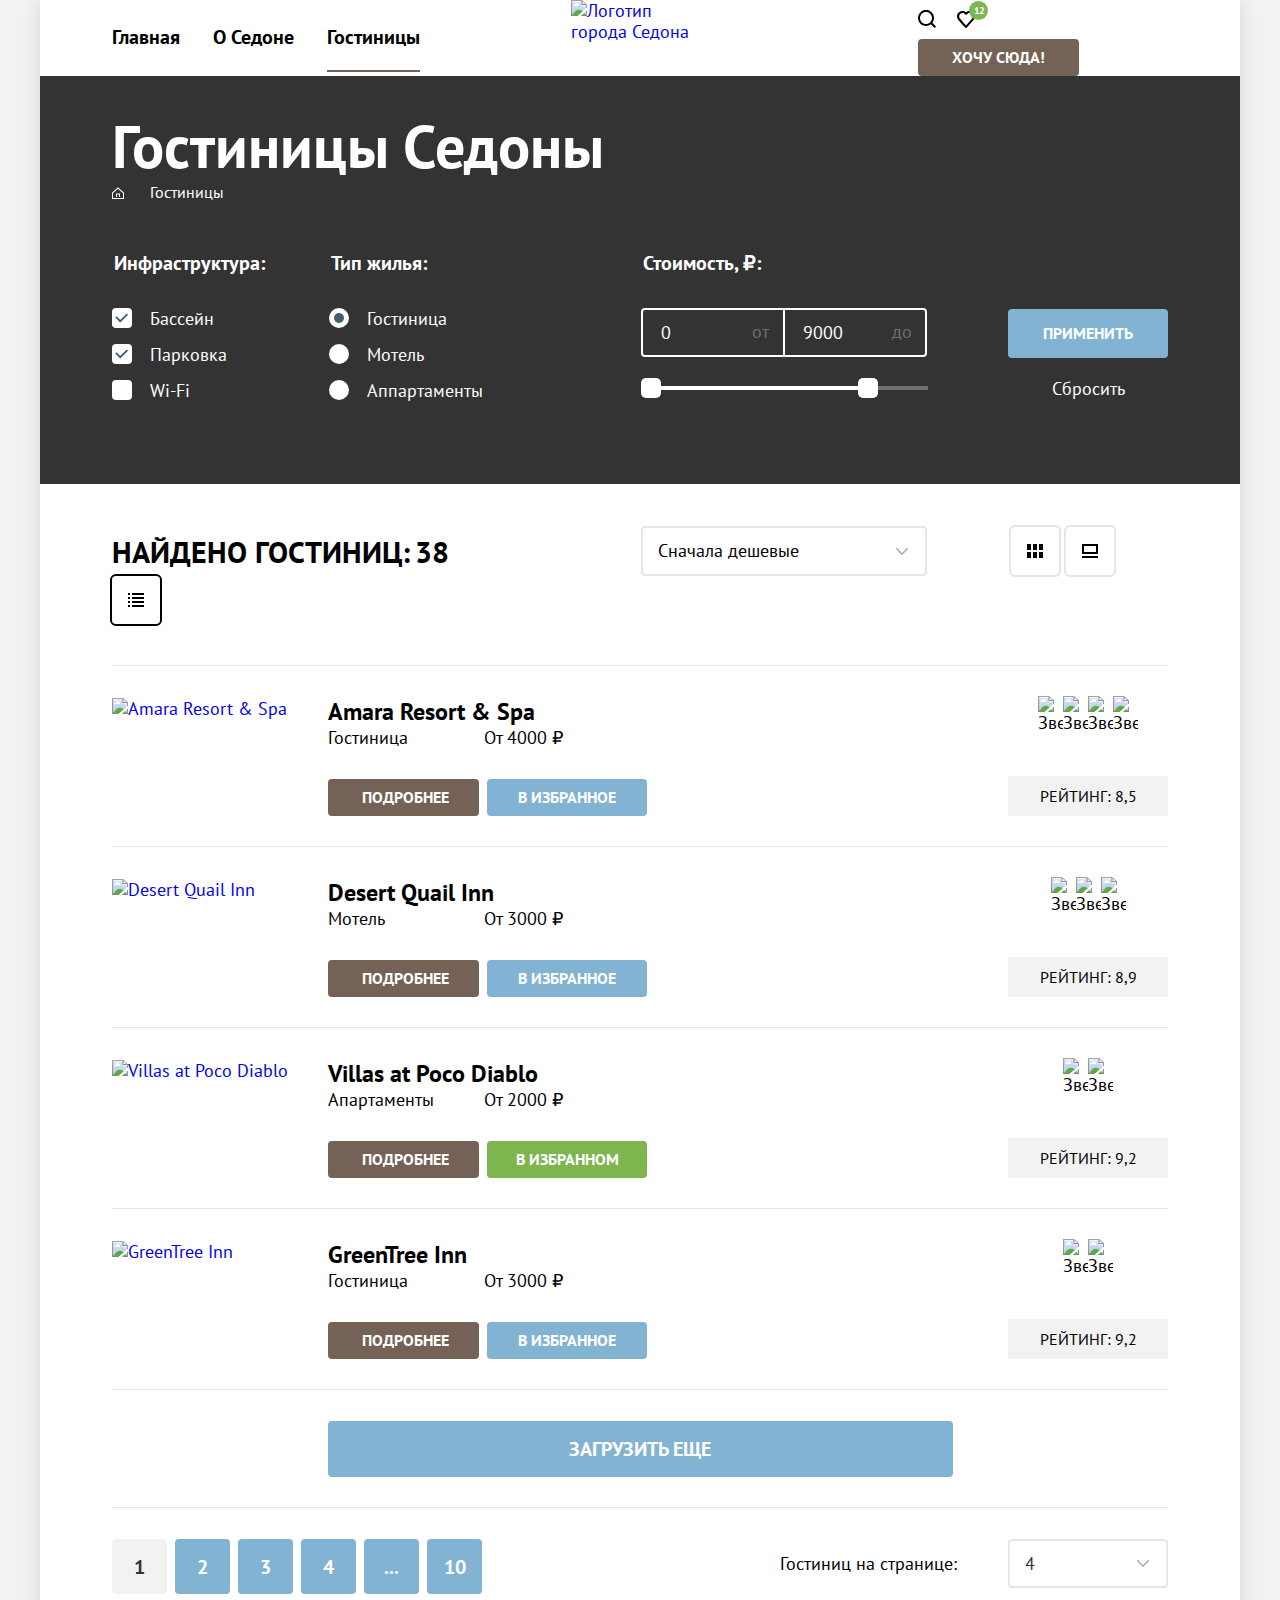
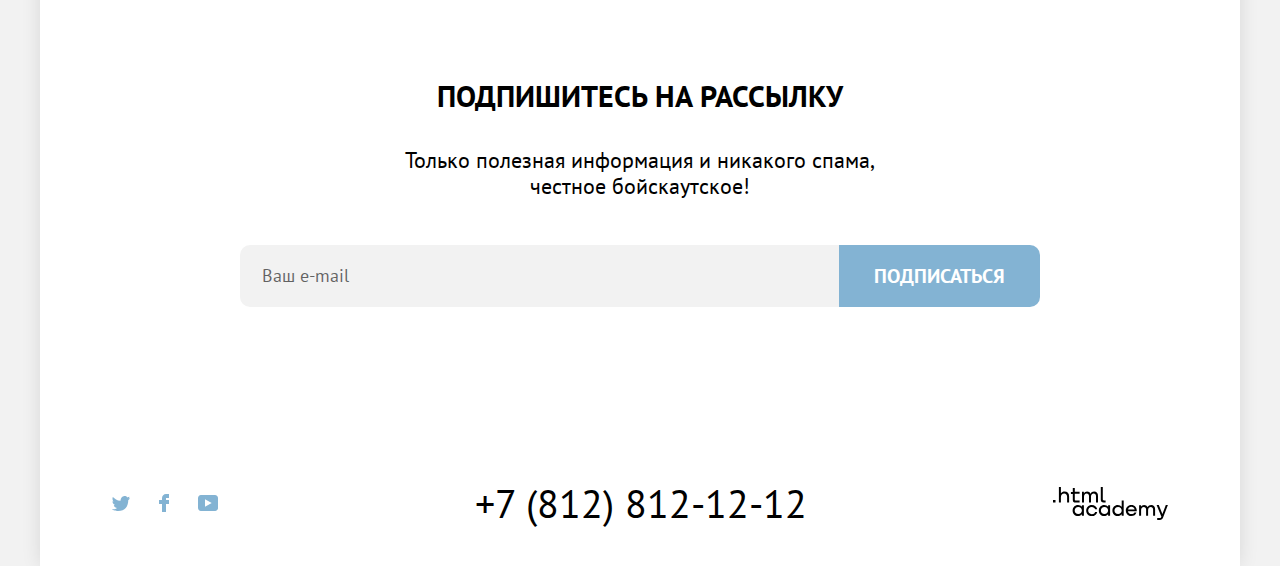
==== commit 563459ee: "Проверка проекта по всем критериям и защита" ====
--- a/catalog.html
+++ b/catalog.html
@@ -5,6 +5,7 @@
   <meta http-equiv="X-UA-Compatible" content="IE=edge">
   <meta name="viewport" content="width=device-width, initial-scale=1.0">
   <title>Каталог Седона</title>
+  <link rel="icon" sizes="32x32" href="img/favicon.svg">
   <link rel="stylesheet" href="css/styles.css">
 </head>
 <body>
@@ -26,7 +27,7 @@
         <div class="navigation-logo">
           <a class="logo" href="index.html">
             <span class="visually-hidden">Логотип города Седона</span>
-            <img src="img/logos/logo-sedona.svg" width="138px" height="70px" class="logo" alt="Логотип города Седона">
+            <img src="img/logos/logo-sedona.svg" width="138" height="70" class="logo" alt="Логотип города Седона">
           </a>
         </div>
         <ul class="navigation-list navigation-user rs-list">
@@ -203,36 +204,28 @@
             </select>
             <button type="submit" class="visually-hidden">Отсортировать продукты</button>
           </form>
-          <ul class="sort-type rs-list">
-            <li class="sort-type-item">
-              <a class="sort-type-link sort-type-state" href="#">
-                <span class="visually-hidden">Плитки</span>
-                <svg class="sort-type-ico" width="16" height="14" aria-hidden="true" focusable="false" viewBox="0 0 16 14" fill="none" xmlns="http://www.w3.org/2000/svg">
-                  <path d="M4 0H0V6H4V0Z" fill="none"/>
-                  <path d="M16 0H12V6H16V0Z" fill="none"/>
-                  <path d="M10 0H6V6H10V0Z" fill="none"/>
-                  <path d="M4 8H0V14H4V8Z" fill="none"/>
-                  <path d="M16 8H12V14H16V8Z" fill="none"/>
-                  <path d="M10 8H6V14H10V8Z" fill="none"/>
-                </svg>
-              </a>
-            </li>
-            <li class="sort-type-item">
-              <a class="sort-type-link sort-type-state" href="#">
-                <span class="visually-hidden">Блоки</span>
-                <svg class="sort-type-ico" width="16" height="14" aria-hidden="true" focusable="false" viewBox="0 0 16 14" fill="none" xmlns="http://www.w3.org/2000/svg">
-                  <path d="M16 12H0V14H16V12Z" fill="none"/>
-                  <path d="M14 2V8H2V2H14ZM16 0H0V10H16V0Z" fill="none"/>
-                </svg>
-              </a>
-            </li>
-            <li class="sort-type-item">
-              <a class="sort-type-link sort-type-active">
-                <span class="visually-hidden">Список</span>
-                <svg class="sort-type-ico" width="16" height="14" aria-hidden="true" focusable="false" fill="none" xmlns="http://www.w3.org/2000/svg"><path d="M2 0H0v2h2V0ZM16 0H4v2h12V0ZM2 4H0v2h2V4ZM16 4H4v2h12V4ZM2 8H0v2h2V8ZM16 8H4v2h12V8ZM2 12H0v2h2v-2ZM16 12H4v2h12v-2Z" fill="none"/></svg>
-              </a>
-            </li>
-          </ul>
+          <a class="sort-type-link sort-type-state" href="#">
+            <span class="visually-hidden">Плитки</span>
+            <svg class="sort-type-ico" width="16" height="14" aria-hidden="true" focusable="false" viewBox="0 0 16 14" fill="none" xmlns="http://www.w3.org/2000/svg">
+              <path d="M4 0H0V6H4V0Z" fill="none"/>
+              <path d="M16 0H12V6H16V0Z" fill="none"/>
+              <path d="M10 0H6V6H10V0Z" fill="none"/>
+              <path d="M4 8H0V14H4V8Z" fill="none"/>
+              <path d="M16 8H12V14H16V8Z" fill="none"/>
+              <path d="M10 8H6V14H10V8Z" fill="none"/>
+            </svg>
+          </a>
+          <a class="sort-type-link sort-type-state" href="#">
+            <span class="visually-hidden">Блоки</span>
+            <svg class="sort-type-ico" width="16" height="14" aria-hidden="true" focusable="false" viewBox="0 0 16 14" fill="none" xmlns="http://www.w3.org/2000/svg">
+              <path d="M16 12H0V14H16V12Z" fill="none"/>
+              <path d="M14 2V8H2V2H14ZM16 0H0V10H16V0Z" fill="none"/>
+            </svg>
+          </a>
+          <a class="sort-type-link sort-type-active">
+            <span class="visually-hidden">Список</span>
+            <svg class="sort-type-ico" width="16" height="14" aria-hidden="true" focusable="false" fill="none" xmlns="http://www.w3.org/2000/svg"><path d="M2 0H0v2h2V0ZM16 0H4v2h12V0ZM2 4H0v2h2V4ZM16 4H4v2h12V4ZM2 8H0v2h2V8ZM16 8H4v2h12V8ZM2 12H0v2h2v-2ZM16 12H4v2h12v-2Z" fill="none"/></svg>
+          </a>
         </div>
         <!-- Список отелей/результаты фильтров -->
         <div class="catalog-result">
@@ -240,7 +233,7 @@
             <li class="card">
               <a href="#" class="card-link">
                 <span class="visually-hidden">Amara Resort & Spa</span>
-                <img src="img/products/amara_resort.png" class="card-preview" width="180px" height="120px" alt="Amara Resort & Spa">
+                <img src="img/products/amara_resort.png" class="card-preview" width="180" height="120" alt="Amara Resort & Spa">
               </a>
               <div class="card-content">
                 <h3 class="card-name rs-list">
@@ -248,30 +241,30 @@
                 </h3>
                 <p class="card-category rs-list">
                   <span class="card-type">Гостиница</span>
-                  <span class="card-price">От 4000 &#8381</span>
+                  <span class="card-price">От 4000 &#8381;</span>
                 </p>
                 <ul class="card-buttons rs-list">
                   <li class="card-buttons-item">
-                    <a type="button" class="button button-brown" href="#">Подробнее</a>
-                  </li>
-                  <li class="card-buttons-item">
-                    <a type="button" class="button button-blue" href="#">В избранное</a>
+                    <a class="button button-brown" href="#">Подробнее</a>
+                  </li>
+                  <li class="card-buttons-item">
+                    <a class="button button-blue" href="#">В избранное</a>
                   </li>
                 </ul>
               </div>
               <div class="raiting-column">
                 <ul class="raiting rs-list">
                   <li class="raiting-item">
-                    <img class="raiting-icon" src="img/icons/star.svg" width="18px" height="17px" alt="Звезда">
-                  </li>
-                  <li class="raiting-item">
-                    <img class="raiting-icon" src="img/icons/star.svg" width="18px" height="17px" alt="Звезда">
-                  </li>
-                  <li class="raiting-item">
-                    <img class="raiting-icon" src="img/icons/star.svg" width="18px" height="17px" alt="Звезда">
-                  </li>
-                  <li class="raiting-item">
-                    <img class="raiting-icon" src="img/icons/star.svg" width="18px" height="17px" alt="Звезда">
+                    <img class="raiting-icon" src="img/icons/star.svg" width="18" height="17" alt="Звезда">
+                  </li>
+                  <li class="raiting-item">
+                    <img class="raiting-icon" src="img/icons/star.svg" width="18" height="17" alt="Звезда">
+                  </li>
+                  <li class="raiting-item">
+                    <img class="raiting-icon" src="img/icons/star.svg" width="18" height="17" alt="Звезда">
+                  </li>
+                  <li class="raiting-item">
+                    <img class="raiting-icon" src="img/icons/star.svg" width="18" height="17" alt="Звезда">
                   </li>
                 </ul>
                 <p class="raiting-value rs-list">Рейтинг: 8,5</p>
@@ -280,7 +273,7 @@
             <li class="card">
               <a href="#" class="card-link">
                 <span class="visually-hidden">Desert Quail Inn</span>
-                <img src="img/products/desert-quail.png" class="card-preview" alt="Desert Quail Inn" width="180px" height="120px">
+                <img src="img/products/desert-quail.png" class="card-preview" alt="Desert Quail Inn" width="180" height="120">
               </a>
               <div class="card-content">
                 <h3 class="card-name rs-list">
@@ -288,27 +281,27 @@
                 </h3>
                 <p class="card-category rs-list">
                   <span class="card-type">Мотель</span>
-                  <span class="card-price">От 3000 &#8381</span>
+                  <span class="card-price">От 3000 &#8381;</span>
                 </p>
                 <ul class="card-buttons rs-list">
                   <li class="card-buttons-item">
-                    <a type="button" class="button button-brown" href="#">Подробнее</a>
-                  </li>
-                  <li class="card-buttons-item">
-                    <a type="button" class="button button-blue" href="#">В избранное</a>
+                    <a class="button button-brown" href="#">Подробнее</a>
+                  </li>
+                  <li class="card-buttons-item">
+                    <a class="button button-blue" href="#">В избранное</a>
                   </li>
                 </ul>
               </div>
               <div class="raiting-column">
                 <ul class="raiting rs-list">
                   <li class="raiting-item">
-                    <img class="raiting-icon" src="img/icons/star.svg" width="18px" height="17px" alt="Звезда">
-                  </li>
-                  <li class="raiting-item">
-                    <img class="raiting-icon" src="img/icons/star.svg" width="18px" height="17px" alt="Звезда">
-                  </li>
-                  <li class="raiting-item">
-                    <img class="raiting-icon" src="img/icons/star.svg" width="18px" height="17px" alt="Звезда">
+                    <img class="raiting-icon" src="img/icons/star.svg" width="18" height="17" alt="Звезда">
+                  </li>
+                  <li class="raiting-item">
+                    <img class="raiting-icon" src="img/icons/star.svg" width="18" height="17" alt="Звезда">
+                  </li>
+                  <li class="raiting-item">
+                    <img class="raiting-icon" src="img/icons/star.svg" width="18" height="17" alt="Звезда">
                   </li>
                 </ul>
                 <p class="raiting-value rs-list">Рейтинг: 8,9</p>
@@ -317,32 +310,32 @@
             <li class="card">
               <a href="#" class="card-link">
                 <span class="visually-hidden">Villas at Poco Diablo</span>
-                <img src="img/products/villas-at-poco.png" class="card-preview" width="180px" height="120px" alt="Villas at Poco Diablo">
+                <img src="img/products/villas-at-poco.png" class="card-preview" width="180" height="120" alt="Villas at Poco Diablo">
               </a>
-              <div class="card-content"">
+              <div class="card-content">
                 <h3 class="card-name rs-list">
                   <a class="card-name-link title-4" href="#">Villas at Poco Diablo</a>
                 </h3>
                 <p class="card-category rs-list">
                   <span class="card-type">Апартаменты</span>
-                  <span class="card-price">От 2000 &#8381</span>
+                  <span class="card-price">От 2000 &#8381;</span>
                 </p>
                 <ul class="card-buttons rs-list">
                   <li class="card-buttons-item">
-                    <a type="button" class="button button-brown" href="#">Подробнее</a>
-                  </li>
-                  <li class="card-buttons-item">
-                    <a type="button" class="button button-blue button-green" href="#">В избранном</a>
+                    <a class="button button-brown" href="#">Подробнее</a>
+                  </li>
+                  <li class="card-buttons-item">
+                    <a class="button button-blue button-green" href="#">В избранном</a>
                   </li>
                 </ul>
               </div>
               <div class="card-column raiting-column">
                 <ul class="raiting rs-list">
                   <li class="raiting-item">
-                    <img class="raiting-icon" src="img/icons/star.svg" width="18px" height="17px" alt="Звезда">
-                  </li>
-                  <li class="raiting-item">
-                    <img class="raiting-icon" src="img/icons/star.svg" width="18px" height="17px" alt="Звезда">
+                    <img class="raiting-icon" src="img/icons/star.svg" width="18" height="17" alt="Звезда">
+                  </li>
+                  <li class="raiting-item">
+                    <img class="raiting-icon" src="img/icons/star.svg" width="18" height="17" alt="Звезда">
                   </li>
                 </ul>
                 <p class="raiting-value rs-list">Рейтинг: 9,2</p>
@@ -351,7 +344,7 @@
             <li class="card">
               <a href="#" class="card-link">
                 <span class="visually-hidden">GreenTree Inn</span>
-                <img src="img/products/greentree.png" alt="GreenTree Inn" width="180px" height="120px" class="card-preview">
+                <img src="img/products/greentree.png" alt="GreenTree Inn" width="180" height="120" class="card-preview">
               </a>
               <div class="card-content">
                 <h3 class="card-name rs-list">
@@ -359,24 +352,24 @@
                 </h3>
                 <p class="card-category rs-list">
                   <span class="card-type">Гостиница</span>
-                  <span class="card-price">От 3000 &#8381</span>
+                  <span class="card-price">От 3000 &#8381;</span>
                 </p>
                 <ul class="card-buttons rs-list">
                   <li class="card-buttons-item">
-                    <a type="button" class="button button-brown" href="#">Подробнее</a>
-                  </li>
-                  <li class="card-buttons-item">
-                    <a type="button" class="button button-blue" href="#">В избранное</a>
+                    <a class="button button-brown" href="#">Подробнее</a>
+                  </li>
+                  <li class="card-buttons-item">
+                    <a class="button button-blue" href="#">В избранное</a>
                   </li>
                 </ul>
               </div>
               <div class="raiting-column">
                 <ul class="raiting rs-list">
                   <li class="raiting-item">
-                    <img class="raiting-icon" src="img/icons/star.svg" width="18px" height="17px" alt="Звезда">
-                  </li>
-                  <li class="raiting-item">
-                    <img class="raiting-icon" src="img/icons/star.svg" width="18px" height="17px" alt="Звезда">
+                    <img class="raiting-icon" src="img/icons/star.svg" width="18" height="17" alt="Звезда">
+                  </li>
+                  <li class="raiting-item">
+                    <img class="raiting-icon" src="img/icons/star.svg" width="18" height="17" alt="Звезда">
                   </li>
                 </ul>
                 <p class="raiting-value rs-list">Рейтинг: 9,2</p>
@@ -429,7 +422,7 @@
     <footer class="page-footer">
       <section class="subscribe-catalog">
         <h2 class="subscribe-catalog-title title-3 rs-list">Подпишитесь на рассылку</h2>
-        <p class="subscribe-text rs-list">Только полезная информация и никакого спама,</br> честное бойскаутское!</p>
+        <p class="subscribe-text rs-list">Только полезная информация и никакого спама,<br> честное бойскаутское!</p>
         <form action="https://echo.htmlacademy.ru/" class="subscribe-form" method="POST">
           <label class="subscribe-form-label">
             <span class="visually-hidden">Ваш e-mail</span>
@@ -469,72 +462,76 @@
         <svg class="navigation-ico" width="115" height="33" fill="none" aria-hidden="true" focusable="false" xmlns="http://www.w3.org/2000/svg"><path d="M0 12.9v2.6h2.5v-2.6H0ZM11.6 4.5c-1.6 0-2.8.7-3.6 1.7h-.1V0h-2v15.5h2v-5.3c0-2.1 1.3-3.6 3.3-3.6 1.8 0 2.9 1.4 2.9 3.2v5.7h2V9.4c.1-3-1.8-4.9-4.5-4.9ZM26.6 4.8h-4.8V1.1h-2v3.8h-1.9v2h1.9v6c0 1.7 1 2.7 2.7 2.7h4.1v-2h-3.7c-.7 0-1.1-.4-1.1-1.1V6.8h4.8v-2ZM41.1 4.6c-1.6 0-2.9.8-3.5 2.1h-.1c-.6-1.2-1.8-2.1-3.4-2.1-1.4 0-2.5.8-3.1 1.8h-.1V4.8H29v10.6h2V10c0-2 1-3.5 2.6-3.5 1.5 0 2.4 1 2.4 2.6v6.3h2V9.8c0-2.4 1.4-3.3 2.6-3.3 1.5 0 2.4 1 2.4 2.6v6.3h2V8.9c.1-2.5-1.4-4.3-3.9-4.3ZM47.8 12.7c0 1.7 1 2.7 2.8 2.7h2v-2h-1.7c-.7 0-1.1-.4-1.1-1.1V0h-2v12.7ZM28.9 19.7c-.9-1.1-2.2-1.8-3.9-1.8-3.1 0-5.4 2.3-5.4 5.6s2.3 5.6 5.4 5.6c1.8 0 3-.8 3.8-1.9h.1v1.6h2V18.2h-2v1.5Zm-3.6 7.4c-2.2 0-3.6-1.6-3.6-3.6s1.4-3.6 3.6-3.6 3.6 1.6 3.6 3.6c0 1.9-1.4 3.6-3.6 3.6ZM44.2 22c-.5-2.4-2.6-4.1-5.4-4.1-3.4 0-5.6 2.5-5.6 5.6 0 3.1 2.2 5.6 5.6 5.6 2.8 0 4.9-1.8 5.4-4.2h-2.1c-.4 1.3-1.7 2.3-3.3 2.3-2.2 0-3.6-1.6-3.6-3.6s1.4-3.6 3.6-3.6c1.6 0 2.8 1 3.3 2.2h2.1V22ZM55.1 19.7c-.9-1.1-2.2-1.8-3.9-1.8-3.1 0-5.4 2.3-5.4 5.6s2.3 5.6 5.4 5.6c1.8 0 3-.8 3.8-1.9h.1v1.6h2V18.2h-2v1.5Zm-3.6 7.4c-2.2 0-3.6-1.6-3.6-3.6s1.4-3.6 3.6-3.6 3.6 1.6 3.6 3.6c0 1.9-1.5 3.6-3.6 3.6ZM68.7 19.8c-.9-1.1-2.2-1.9-3.9-1.9-3.1 0-5.4 2.3-5.4 5.6s2.2 5.6 5.4 5.6c1.7 0 3-.8 3.8-1.8h.1v1.5h2V13.4h-2v6.4Zm-3.6 7.3c-2.2 0-3.6-1.6-3.6-3.6s1.4-3.6 3.6-3.6 3.6 1.6 3.6 3.6c-.1 2-1.5 3.6-3.6 3.6ZM78.3 17.9c-3.3 0-5.5 2.5-5.5 5.6 0 3 2.1 5.6 5.5 5.6 2.5 0 4.5-1.3 5.2-3.6h-2.1c-.5 1-1.6 1.6-3 1.6-1.9 0-3.3-1.3-3.4-2.9h8.8c.2-3.6-2-6.3-5.5-6.3Zm0 1.9c1.7 0 3 1 3.3 2.6h-6.5c.3-1.5 1.5-2.6 3.2-2.6ZM98.2 17.9c-1.6 0-2.9.8-3.6 2h-.1c-.6-1.2-1.8-2-3.4-2-1.4 0-2.5.7-3.1 1.8v-1.5h-1.9v10.6h2v-5.4c0-2 1-3.4 2.6-3.5 1.5 0 2.4 1 2.4 2.6v6.3h2v-5.6c0-2.4 1.4-3.3 2.6-3.3 1.5 0 2.4 1 2.4 2.6v6.3h2v-6.5c.1-2.6-1.4-4.4-3.9-4.4ZM109.4 27l-3.6-8.9h-2.2l4.8 11.6c-.3.9-.7 1.2-1.7 1.2h-2.5v2h2.5c1.8 0 2.8-.8 3.5-2.6l4.7-12.2h-2.1l-3.4 8.9Z" fill="none"/></svg>
         </a>
       </section>
-      </footer>
-      <div class="overlay is-open">
-        <section class="modal">
-          <div class="modal-header">
-            <h2 class="modal-title rs-list">Поиск гостиницы в Седоне</h2>
-            <button class="modal-close">
-              <img class="cross-ico" src="/img/icons/cross.svg" width="13" height="13">
-              <span class="visually-hidden">Закрыть модальное окно</span>
-            </button>
+    </footer>
+    <!-- FOOTER-END -->
+    <!-- MODAL-START -->
+    <div class="overlay is-open">
+      <section class="modal">
+        <div class="modal-header">
+          <h2 class="modal-title rs-list">Поиск гостиницы в Седоне</h2>
+          <button class="modal-close">
+            <img class="cross-ico" src="/img/icons/cross.svg" width="13" height="13" alt="Закрыть модальное окно">
+            <span class="visually-hidden">Закрыть модальное окно</span>
+          </button>
+        </div>
+        <form action="https://echo.htmlacademy.ru/" class="rent-form" method="POST">
+          <div class="field-group">
+            <label for="check-in-date" class="rent-form-label">Дата заезда:</label>
+            <div class="form-side">
+              <input type="text" class="rent-form-field field rent-form-error" id="check-in-date" name="check-in-date"  placeholder="Укажите дату">
+              <p class="error rs-list">Мы не можем отправить вас в прошлое.</p>
+            </div>
           </div>
-          <form action="https://echo.htmlacademy.ru/" class="rent-form" method="POST">
-            <div class="field-group">
-              <label for="check-in-date" class="rent-form-label">Дата заезда:</label>
-              <div class="form-side">
-                <input type="text" class="rent-form-field field rent-form-error" id="check-in-date" name="check-in-date"  placeholder="Укажите дату">
-                <p class="error rs-list">Мы не можем отправить вас в прошлое.</p>
-              </div>
+          <div class="field-group">
+            <label for="check-out-date" class="rent-form-label">Дата выезда:</label>
+            <div class="form-side">
+              <input type="text" class="rent-form-field field rent-form-error" id="check-out-date" name="check-out-date"  placeholder="Укажите дату">
+              <p class="alert rs-list">На эти даты есть свободные номера. Пока есть.</p>
             </div>
-            <div class="field-group">
-              <label for="check-out-date" class="rent-form-label">Дата выезда:</label>
-              <div class="form-side">
-                <input type="text" class="rent-form-field field rent-form-error" id="check-out-date" name="check-out-date"  placeholder="Укажите дату">
-                <p class="alert rs-list">На эти даты есть свободные номера. Пока есть.</p>
+          </div>
+          <div class="field-group">
+            <div class="form-column-left">
+              <label for="adults" class="rent-form-label">Взрослые:</label>
+              <div class="amount-change-button">
+                <button class="amount-button minus-button" type="button">
+                  <img src="/img/icons/minus.svg" class="minus-ico" width="13" height="1" alt="Минус один взрослый">
+                  <span class="visually-hidden">Минус один взрослый</span>
+                </button>
+                <input type="number" class="people-number" id="adults" name="adults-number" value="2">
+                <button class="amount-button plus-button" type="button">
+                  <img src="/img/icons/plus.svg" class="plus-ico" width="13" height="13" alt="Плюс один взрослый">
+                  <span class="visually-hidden">Плюс один взрослый</span>
+                </button>
               </div>
             </div>
-            <div class="field-group">
-              <div class="form-column-left">
-                <label for="adults" class="rent-form-label">Взрослые:</label>
-                <div class="amount-change-button">
-                  <button class="amount-button minus-button" type="button">
-                    <img src="/img/icons/minus.svg" class="minus-ico" width="13" height="1"></img>
-                    <span class="visually-hidden">Минус один взрослый</span>
-                  </button>
-                  <input type="number" class="people-number" id="adults" name="adults-number" value="2">
-                  <button class="amount-button plus-button" type="button">
-                    <img src="/img/icons/plus.svg" class="plus-ico" width="13" height="13"></img>
-                    <span class="visually-hidden">Плюс один взрослый</span>
-                  </button>
-                </div>
-              </div>
-              <div class="form-column-right">
-                <label for="childrens" class="rent-form-label">Дети:</label>
+            <div class="form-column-right">
+              <label for="childrens" class="rent-form-label">Дети:</label>
+              <div class="hid">
                 <button class="info" type="button">
                   <span class="visually-hidden">Посмотреть дополнительную информацию</span>
                 </button>
                 <div class="tooltip">
                   <p class="tooltip-text rs-list">Укажите количество детей, которые будут с&nbsp;вами, возраст которых от&nbsp;6&nbsp;до&nbsp;18&nbsp;лет. Дети до&nbsp;6&nbsp;лет размещаются бесплатно.</p>
                 </div>
-                <div class="amount-change-button children-button">
-                  <button class="amount-button minus-button" type="button">
-                    <img src="/img/icons/minus.svg" class="minus-ico" width="13" height="1"></img>
-                    <span class="visually-hidden">Минус один ребенок</span>
-                  </button>
-                  <input type="number" class="people-number" id="children" name="сhild-number" value="1">
-                  <button class="amount-button plus-button" type="button">
-                    <img src="/img/icons/plus.svg" class="plus-ico" width="13" height="13"></img>
-                    <span class="visually-hidden">Плюс один ребенок</span>
-                  </button>
-                </div>
+              </div>
+              <div class="amount-change-button">
+                <button class="amount-button minus-button" type="button">
+                  <img src="/img/icons/minus.svg" class="minus-ico" width="13" height="1" alt="Минус один ребенок">
+                  <span class="visually-hidden">Минус один ребенок</span>
+                </button>
+                <input type="number" class="people-number" id="childrens" name="сhild-number" value="1">
+                <button class="amount-button plus-button" type="button">
+                  <img src="/img/icons/plus.svg" class="plus-ico" width="13" height="13" alt="Плюс один ребенок">
+                  <span class="visually-hidden">Плюс один ребенок</span>
+                </button>
               </div>
             </div>
-            <button class="rent-form-button button-blue button" type="submit">Найти</button>
-          </form>
-        </section>
-      </div>
-      <!-- FOOTER-END -->
+          </div>
+          <button class="rent-form-button button-blue button" type="submit">Найти</button>
+        </form>
+      </section>
+    </div>
+    <!-- MODAL-END -->
   </div>
 </body>
 </html>
--- a/css/styles.css
+++ b/css/styles.css
@@ -26,7 +26,7 @@
   --b-dark: #333333;
   --b-grey: #e5e5e5;
   --b-grey-light: #f2f2f2;
-  --b-white: #fff;
+  --b-white: #ffffff;
   --brown-light: #756257;
   --brown-dark: #615048;
   --green-light: #7db54f;
@@ -42,7 +42,7 @@
   --base-fz: 18px;
   --base-lh: 21px;
   --base-fw: 400;
-  --base-ff: "PT Sans", Arial, Helvetica, sans-serif;
+  --base-ff: "PT Sans", "Arial", "Helvetica", sans-serif;
   --anim: all 0.25s ease;
 }
 
@@ -73,6 +73,7 @@
   font-weight: var(--base-fw);
   background-color: var(--b-grey-light);
   color: var(--dark);
+  min-width: 1200px;
 }
 
 .main-container {
@@ -83,7 +84,7 @@
   width: 1200px;
   margin: 0 auto;
   background-color: var(--b-white);
-  box-shadow: 0 0 18px 0px rgb(0 0 0 / 11%);
+  box-shadow: 0 0 18px 0 rgb(0 0 0 / 11%);
 }
 
 .container-xl {
@@ -193,6 +194,7 @@
 .button-green:hover {
   background-color: var(--green-dark);
 }
+
 .button-green:focus {
   outline: 3px solid var(--brown-light);
 }
@@ -210,11 +212,9 @@
   font-size: 18px;
   line-height: 23px;
   color: var(--b-dark);
-  background: var(--b-white) url("../img/dropdown-ico.svg") no-repeat center
+  background: var(--b-white) url("../img/icons/dropdown-ico.svg") no-repeat center
     right 17px;
   outline: none;
-  -moz-appearance: none;
-  -webkit-appearance: none;
   appearance: none;
 }
 
@@ -261,11 +261,13 @@
   line-height: 78px;
   color: var(--b-black);
 }
+
 .title-2 {
   font-weight: 700;
   font-size: 40px;
   color: var(--b-black);
 }
+
 .title-3 {
   font-weight: 700;
   font-size: 30px;
@@ -273,6 +275,7 @@
   text-transform: uppercase;
   color: var(--b-black);
 }
+
 .title-4 {
   font-weight: 700;
   font-size: 24px;
@@ -296,12 +299,16 @@
 
 .navigation-list {
   display: flex;
-  justify-content: space-between;
   flex-wrap: wrap;
   align-items: center;
 }
 
+.nav-text:not(:first-child) {
+  margin-left: 33px;
+}
+
 .navigation-link {
+  position: relative;
   font-size: 20px;
   line-height: 26px;
   text-decoration: none;
@@ -309,6 +316,7 @@
   font-weight: 700;
   display: block;
   outline: none;
+  padding: 5px 0;
 }
 
 .nav-text {
@@ -319,14 +327,15 @@
   padding-top: 3px;
 }
 
-.navigation-link {
-  position: relative;
+.nav-ico:not(:first-child) {
+  margin-left: 21px;
+  margin-right: 21px;
 }
 
 .navigation-link-active::after {
   position: absolute;
   content: "";
-  bottom: -22px;
+  bottom: -17px;
   left: 0;
   width: 100%;
   height: 2px;
@@ -342,8 +351,8 @@
 
 .navigation-link:focus {
   outline: 3px solid var(--blue-light);
-  outline-offset: 4px;
-  border-radius: 2px;
+  outline-offset: 3px;
+  border-radius: 4px;
 }
 
 .navigation-link:active {
@@ -374,8 +383,8 @@
   display: flex;
   align-items: center;
   justify-content: center;
-  top: -6px;
-  right: -14px;
+  top: -2px;
+  right: -13px;
   z-index: 2;
 }
 
@@ -386,6 +395,7 @@
 .navigation-user .navigation-item:last-child {
   padding: 0;
 }
+
 .navigation-ico path {
   fill: var(--b-black);
 }
@@ -406,6 +416,7 @@
 .intro {
   background: var(--blue-dark) url("../img/backgrounds/index-background.jpg")
     no-repeat center/cover;
+  background-color: var(--blue-dark);
   display: flex;
   justify-content: center;
   align-items: center;
@@ -434,8 +445,7 @@
   padding-bottom: 81px;
 }
 
-.advantages,
-.advantages-row {
+.advantages {
   text-align: center;
 }
 
@@ -448,6 +458,12 @@
   margin-bottom: 32px;
 }
 
+.advantages-img {
+  height: 100%;
+  width: 100%;
+  object-fit: cover;
+}
+
 .advantages-description {
   font-size: 22px;
   line-height: 36px;
@@ -468,7 +484,7 @@
 .advantages-item-coldblue {
   background-color: var(--blue-light);
   color: var(--b-white);
-  padding: 98px 95px 88px 95px;
+  padding: 98px 92px 88px 92px;
 }
 
 .advantages-row {
@@ -499,34 +515,45 @@
 }
 
 .advantages-list-item {
-  padding: 98px 75px 69px 75px;
-}
-
-.advantages-item-img {
-  margin-bottom: 23px;
+  padding: 89px 85px 90px 84px;
+}
+
+.advantages-list-img {
+  width: 75px;
+  height: 75px;
+  margin: auto;
+  margin-bottom: 21px;
 }
 
 .advantages-item-heading {
   line-height: 28px;
   text-transform: uppercase;
-  margin-bottom: 34px;
+  margin-bottom: 18px;
 }
 
 .advantages-number {
-  margin-bottom: 35px;
+  margin-bottom: 31px;
 }
 
 .advantages-item-lighterblue {
   background-color: rgba(131, 179, 211, 0.2);
 }
 
+.advantages-last-list {
+  padding: 98px 85px 108px 84px;
+}
+
+.last-list-heading {
+  margin-bottom: 27px;
+}
+
 /* ==================================
    Section - Booking
    ================================= */
 
 .booking {
   padding-top: 89px;
-  padding-bottom: 91px;
+  padding-bottom: 86px;
   text-align: center;
 }
 
@@ -540,6 +567,7 @@
   line-height: 36px;
   padding: 12px 150px;
   border-radius: 10px;
+  margin-bottom: 5px;
 }
 
 .booking-text {
@@ -555,10 +583,11 @@
 .subscribe {
   background: var(--blue-dark)
     url("../img/backgrounds/background-subscribe.jpg") no-repeat center/cover;
+  background-color: var(--blue-dark);
   color: var(--b-white);
   text-align: center;
   padding-top: 92px;
-  padding-bottom: 94px;
+  padding-bottom: 93px;
   display: grid;
   grid-template-columns: auto 800px auto;
 }
@@ -576,7 +605,7 @@
 .subscribe-text {
   font-size: 22px;
   line-height: 26px;
-  margin-bottom: 45px;
+  margin-bottom: 46px;
 }
 
 .subscribe-button {
@@ -627,7 +656,6 @@
   width: 107px;
   display: flex;
   flex-wrap: wrap;
-  justify-content: space-between;
   align-items: center;
 }
 
@@ -636,12 +664,17 @@
   display: flex;
   justify-content: center;
   align-items: center;
+  padding: 5px 0;
+}
+
+.social-item:not(:first-child) {
+  margin-left: 29px;
 }
 
 .social-link:focus {
   outline: 3px solid var(--blue-light);
-  outline-offset: 7px;
-  border-radius: 1px;
+  outline-offset: 4px;
+  border-radius: 2px;
 }
 
 .footer-ico path {
@@ -665,11 +698,13 @@
   text-decoration: none;
   border-radius: 1px;
   margin-left: 9px;
+  width: 332px;
 }
 
 .footer-phone:hover {
   color: var(--brown-dark);
 }
+
 .footer-phone:focus {
   outline: 3px solid var(--blue-light);
   outline-offset: 15px;
@@ -688,6 +723,7 @@
 .footer-logo:hover path {
   fill: var(--brown-dark);
 }
+
 .footer-logo:focus {
   outline: 3px solid var(--blue-light);
   outline-offset: 15px;
@@ -715,14 +751,14 @@
 
 .inner-header-title {
   color: var(--b-white);
-  margin-bottom: 8px;
+  line-height: 70px;
 }
 
 .breadcrumbs {
   display: flex;
   flex-wrap: wrap;
   align-items: center;
-  margin-bottom: 31px;
+  margin-bottom: 47px;
 }
 
 .breadcrumb-ico path {
@@ -796,7 +832,7 @@
   cursor: pointer;
 }
 
-.filter-list .control:not(last-child) {
+.filter-list .control {
   margin-bottom: 15px;
 }
 
@@ -804,16 +840,16 @@
   position: absolute;
   left: 0;
   width: 20px;
-  height: 20px;;
+  height: 20px;
   border-radius: 4px;
   background-color: var(--b-white);
 }
 
-.control:hover .control-input[type="checkbox"] + .control-mark{
+.control:hover .control-input[type="checkbox"] + .control-mark {
   background-color: rgba(255, 255, 255, 0.6);
 }
 
-.control-input[type="checkbox"]:focus + .control-mark{
+.control-input[type="checkbox"]:focus + .control-mark {
   background-color: rgba(255, 255, 255, 0.6);
   outline: 3px solid var(--blue-light);
 }
@@ -830,7 +866,7 @@
   left: 6px;
   width: 11px;
   height: 2px;
-  background-color: #3F5E72;
+  background-color: #3f5e72;
   transform: rotate(-45deg);
 }
 
@@ -841,7 +877,7 @@
   left: 3px;
   width: 6px;
   height: 2px;
-  background-color: #3F5E72;
+  background-color: #3f5e72;
   transform: rotate(45deg);
 }
 
@@ -849,7 +885,7 @@
   border-radius: 50%;
 }
 
-.control-input[type="radio"]:focus + .control-mark  {
+.control-input[type="radio"]:focus + .control-mark {
   box-shadow: inset 0 0 0 3px var(--blue-light);
 }
 
@@ -860,7 +896,7 @@
   height: 10px;
   left: 5px;
   top: 4.5px;
-  background-color: #3F5E72;
+  background-color: #3f5e72;
   border-radius: 50%;
 }
 
@@ -898,17 +934,13 @@
   padding-left: 18px;
   padding-right: 40px;
   font-family: var(--base-ff);
-  border: none;
+  border: 2px solid #ffffff;
 }
 
 .range-input::-webkit-outer-spin-button,
 .range-input::-webkit-inner-spin-button {
   appearance: none;
   margin: 0;
-}
-
-.range-input {
-  border: 2px solid #ffffff;
 }
 
 .range-input-min {
@@ -975,7 +1007,7 @@
 }
 
 .range-toggle:hover {
-  box-shadow: 0px 4px 10px rgba(0, 0, 0, 0.25);
+  box-shadow: 0 4px 10px rgba(0, 0, 0, 0.25);
 }
 
 .range-toggle:focus {
@@ -984,7 +1016,7 @@
 
 .range-toggle:active {
   outline: 2px solid var(--blue-light);
-  box-shadow: 0px 7px 15px rgba(0, 0, 0, 0.4);
+  box-shadow: 0 7px 15px rgba(0, 0, 0, 0.4);
 }
 
 .filters-button {
@@ -992,7 +1024,7 @@
   flex-direction: column;
   margin-left: auto;
   align-items: center;
-  margin-top: 60px;
+  margin-top: 59px;
 }
 
 .filter-submit {
@@ -1018,6 +1050,7 @@
   border: none;
   cursor: pointer;
   border-radius: 4px;
+  margin-top: 5px;
 }
 
 .filter-reset:hover {
@@ -1043,13 +1076,18 @@
 .catalog-sort {
   display: flex;
   align-items: center;
-  padding-top: 45px;
-  padding-bottom: 37px;
+  flex-wrap: wrap;
+  padding-top: 42px;
+  padding-bottom: 41px;
 }
 
 .catalog-sort-title {
   line-height: 39px;
-  margin-right: 200px;
+  margin-right: 192px;
+}
+
+.hotel-numbers {
+  margin-left: 5px;
 }
 
 .catalog-grade-select {
@@ -1058,24 +1096,35 @@
   font-weight: var(--base-fw);
   color: var(--dark);
   min-width: 286px;
+  max-width: 286px;
+  margin-right: 84px;
 }
 
 .catalog-grade-select:active {
-  color:rgba(51, 51, 51, 0.3);
+  color: rgba(51, 51, 51, 0.3);
   outline: none;
   border-color: var(--b-grey);
 }
 
 
-.sort-type {
+/* .sort-type {
   margin-left: auto;
   display: flex;
-}
+} */
 
 .sort-type-link {
+  display: flex;
+  justify-content: center;
+  align-items: center;
   padding: 12px 16px;
   outline: 2px solid var(--b-grey);
   border-radius: 4px;
+  width: 48px;
+  height: 48px;
+}
+
+.sort-type-link:not(:last-child) {
+  margin-right: 7px;
 }
 
 .sort-type-active {
@@ -1149,9 +1198,11 @@
 .card-link:active {
   outline: none;
 }
+
 .card-link:active img {
   opacity: 0.3;
 }
+
 .card-category {
   display: flex;
   width: 235px;
@@ -1225,12 +1276,19 @@
   padding-top: 31px;
 }
 
+.products-amount {
+  max-width: 390px;
+}
+
 .pagination {
   display: flex;
+  flex-wrap: wrap;
+  width: 650px;
 }
 
 .pagination-item {
   width: 55px;
+  margin-bottom: 5px;
 }
 
 .pagination-item:not(:last-child) {
@@ -1283,7 +1341,7 @@
 
 .subscribe-catalog {
   text-align: center;
-  padding-top: 83px;
+  padding-top: 79px;
   padding-bottom: 138px;
   display: grid;
   grid-template-columns: auto 800px auto;
@@ -1301,15 +1359,16 @@
 
 .items-per-page-select {
   min-width: 160px;
+  max-width: 160px;
 }
 
 /* ==================================
    Popup
    ================================= */
 
-/* .popup-is-open {
+.popup-is-open {
   display: none;
-} */
+}
 
 .popup-fav {
   position: absolute;
@@ -1416,12 +1475,12 @@
   padding: 21px;
   font-size: 16px;
   line-height: 20px;
-  border-radius: 0px 0px 20px 20px;
+  border-radius: 0 0 20px 20px;
 }
 
 .fav-item-content:hover .fav-item-img,
 .fav-item-content:hover .fav-item-title,
-.fav-item-content:hover .fav-item-category{
+.fav-item-content:hover .fav-item-category {
   opacity: 0.6;
 }
 
@@ -1432,7 +1491,7 @@
 
 .fav-item-content:active .fav-item-img,
 .fav-item-content:active .fav-item-title,
-.fav-item-content:active .fav-item-category{
+.fav-item-content:active .fav-item-category {
   opacity: 0.3;
   outline: none;
 }
@@ -1445,6 +1504,8 @@
 .overlay {
   position: fixed;
   display: flex;
+  justify-content: center;
+  align-items: center;
   top: 0;
   left: 0;
   bottom: 0;
@@ -1453,6 +1514,7 @@
   height: 100%;
   background-color: rgba(242, 242, 242, 0.8);
   z-index: 99;
+  overflow-y: auto;
 }
 
 .is-open {
@@ -1460,19 +1522,19 @@
 }
 
 .modal {
-  margin: auto;
   padding: 54px 70px 69px 70px;
   width: 715px;
   background-color: var(--b-white);
   border-radius: 30px;
-  box-shadow: 0px 25px 50px rgba(0, 0, 0, 0.15);
+  box-shadow: 0 25px 50px rgba(0, 0, 0, 0.15);
+  overflow-y: auto;
 }
 
 .modal-header {
   display: flex;
   justify-content: space-between;
   align-items: center;
-  margin-bottom: 54px;
+  margin-bottom: 53px;
 }
 
 .modal-title {
@@ -1482,6 +1544,7 @@
   font-size: 30px;
   line-height: 40px;
   color: var(--b-black);
+  transform: translateX(-2px) translateY(-2px);
 }
 
 .modal-close {
@@ -1495,7 +1558,6 @@
   justify-content: center;
   cursor: pointer;
   margin-left: 10px;
-  margin-top: 1px;
   flex-shrink: 0;
 }
 
@@ -1546,9 +1608,9 @@
   line-height: 40px;
   border-radius: 4px;
   color: rgba(0, 0, 0, 0.6);
-  background-image: url(/img/icons/calendar.svg);
+  background-image: url("/img/icons/calendar.svg");
   background-repeat: no-repeat;
-  background-position:center right 19px;
+  background-position: center right 19px;
   flex-shrink: 0;
 }
 
@@ -1561,8 +1623,12 @@
   color: var(--error);
   font-family: var(--base-ff);
   font-size: 16px;
-  line-height: 40px;
-  top: 43px;
+  line-height: 1;
+  top: 55px;
+  width: 420px;
+  white-space: nowrap;
+  overflow: hidden;
+  text-overflow: ellipsis;
 }
 
 .alert {
@@ -1570,8 +1636,12 @@
   color: var(--b-dark);
   font-family: var(--base-ff);
   font-size: 16px;
-  line-height: 40px;
-  top: 43px;
+  line-height: 1;
+  top: 55px;
+  width: 420px;
+  white-space: nowrap;
+  overflow: hidden;
+  text-overflow: ellipsis;
 }
 
 .form-column-left {
@@ -1582,7 +1652,6 @@
 }
 
 .form-column-right {
-  position: relative;
   width: 230px;
   display: flex;
   align-items: center;
@@ -1608,10 +1677,6 @@
   flex-shrink: 0;
 }
 
-.children-button {
-  margin-left: auto;
-}
-
 .minus-button,
 .plus-button {
   opacity: 0.3;
@@ -1633,6 +1698,7 @@
   opacity: 0.2;
   outline: none;
 }
+
 
 .people-number {
   max-width: 44px;
@@ -1644,10 +1710,15 @@
   font-size: var(--base-fz);
   line-height: 40px;
   background-color: transparent;
-}
-
-.people-number[type='number'] {
-  -moz-appearance:textfield;
+  border-radius: 4px;
+}
+
+.people-number[type="number"]:focus {
+  outline: 3px solid var(--blue-light);
+}
+
+.people-number[type="number"] {
+  -moz-appearance: textfield;
 }
 
 .people-number::-webkit-outer-spin-button,
@@ -1660,8 +1731,9 @@
   font-size: 20px;
   line-height: 40px;
   border-radius: 10px;
-  padding: 10px 0px;
+  padding: 10px 0;
   margin: 0;
+  width: 100%;
 }
 
 /* ==================================
@@ -1671,6 +1743,10 @@
 .form-label-ico {
   position: relative;
   padding-right: 6px;
+}
+
+.hid {
+  position: relative;
 }
 
 .info {
@@ -1679,12 +1755,12 @@
   border-radius: 50%;
   border: none;
   background-color: var(--blue-light);
-  background-image: url(/img/icons/info.svg);
+  background-image: url("/img/icons/info.svg");
   background-position: center;
   background-repeat: no-repeat;
   background-size: 1px;
   cursor: pointer;
-  margin-right: 5px;
+  margin-right: 18px;
   flex-shrink: 0;
 }
 
@@ -1694,11 +1770,11 @@
 
 .tooltip {
   position: absolute;
-  top: 54px;
-  right: 36px;
+  top: 43px;
+  right: -98px;
   width: 256px;
   height: 143px;
-  box-shadow: 0px 15px 30px rgba(0, 0, 0, 0.3);
+  box-shadow: 0 15px 30px rgba(0, 0, 0, 0.3);
   background-color: var(--b-black);
   border-radius: 10px;
   padding: 19px 18px 20px 22px;
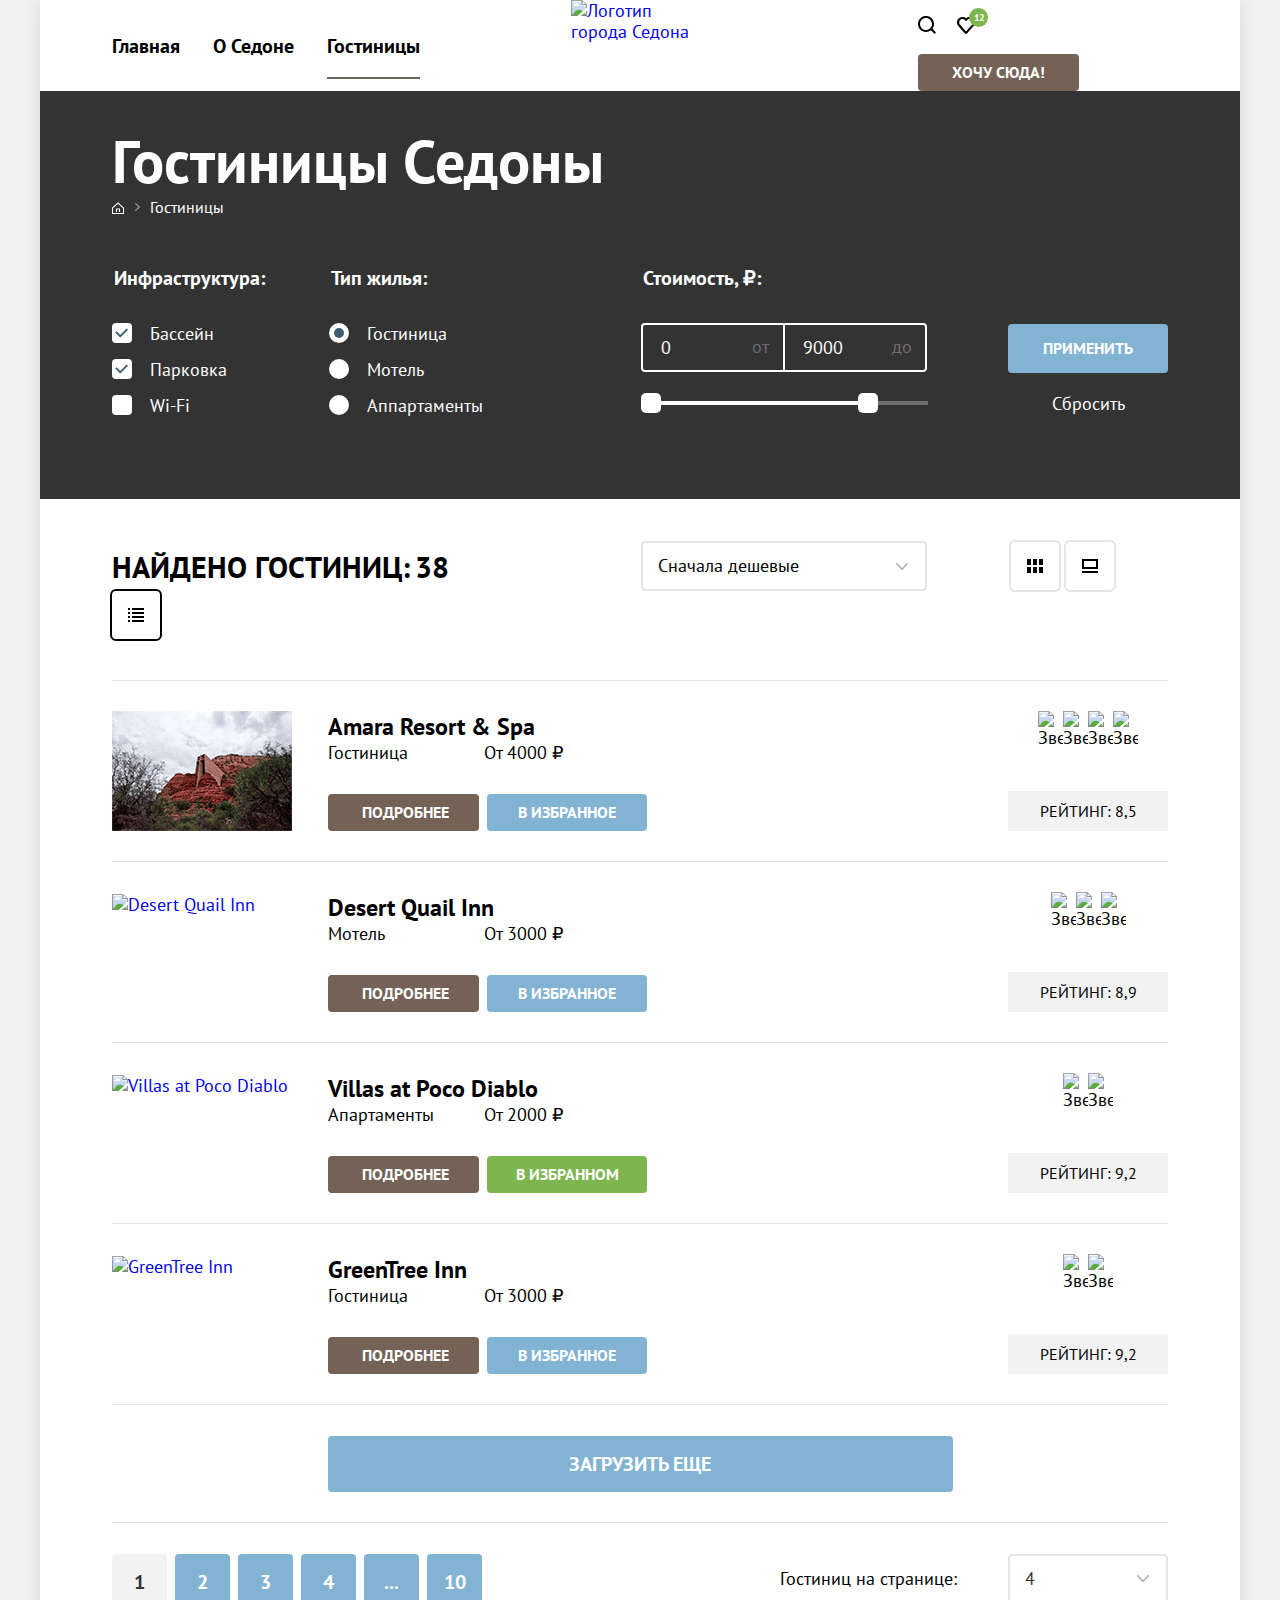
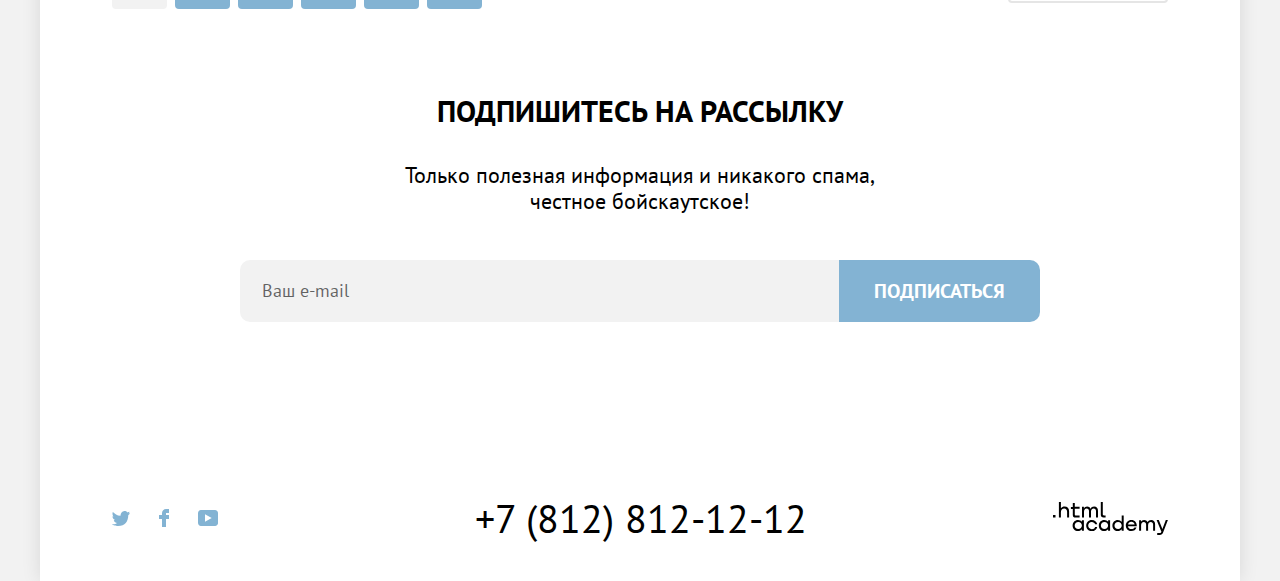
==== commit 6e1f2791: "Доработка проекта по комментариям наставника" ====
--- a/catalog.html
+++ b/catalog.html
@@ -1,12 +1,12 @@
 <!DOCTYPE html>
-<html lang="en">
+<html lang="ru">
 <head>
   <meta charset="UTF-8">
   <meta http-equiv="X-UA-Compatible" content="IE=edge">
   <meta name="viewport" content="width=device-width, initial-scale=1.0">
   <title>Каталог Седона</title>
   <link rel="icon" sizes="32x32" href="img/favicon.svg">
-  <link rel="stylesheet" href="css/styles.css">
+  <link rel="stylesheet" href="styles/styles.css">
 </head>
 <body>
   <div class="page-wrapper">
@@ -34,7 +34,7 @@
           <li class="navigation-item nav-ico ">
             <a class="navigation-link" href="#">
               <span class="visually-hidden">Поиск</span>
-              <svg class="navigation-ico" width="18" height="18" fill="none" aria-hidden="true" focusable="false" xmlns="http://www.w3.org/2000/svg">
+              <svg class="navigation-ico" width="18" height="18" role="img" aria-label="Поиск по сайту." fill="none" aria-hidden="true" focusable="false" xmlns="http://www.w3.org/2000/svg">
                 <path
                   d="m18 16.5-3.7-3.7c1-1.3 1.7-3 1.7-4.9 0-4.4-3.6-8-8-8S0 3.6 0 8c0 4.4 3.6 8 8 8 1.8 0 3.5-.6 4.9-1.7l3.7 3.7 1.4-1.5ZM8 14c-3.3 0-6-2.7-6-6s2.7-6 6-6 6 2.7 6 6-2.7 6-6 6Z"
                   fill="none" />
@@ -45,7 +45,7 @@
             <a class="navigation-link navigation-fav" href="#">
               <span class="visually-hidden">Избранное</span>
               <span class="navigation-fav-count">12</span>
-              <svg class="navigation-ico" width="18" height="17" aria-hidden="true" focusable="false" fill="none" xmlns="http://www.w3.org/2000/svg">
+              <svg class="navigation-ico" width="18" height="17" role="img" aria-label="Избранные гостинницы" aria-hidden="true" focusable="false" fill="none" xmlns="http://www.w3.org/2000/svg">
                 <path
                   d="M8.9 17c-.3 0-.6-.1-.8-.4-5.4-6.1-6.7-7.5-7-7.9C.4 7.8 0 6.6 0 5.4 0 2.4 2.4 0 5.5 0 6.8 0 8 .5 9 1.3 10 .5 11.3 0 12.5 0c3 0 5.5 2.4 5.5 5.4 0 1.3-.5 2.5-1.3 3.4l-7 7.9c-.2.2-.4.3-.8.3Zm-6-9.5c.3.4 3.5 4 6.1 6.9l6.2-7c.5-.5.7-1.2.7-2 0-1.8-1.5-3.3-3.3-3.3-1 0-2 .5-2.7 1.3-.3.3-.6.4-.9.4-.3 0-.6-.2-.8-.4-.7-.8-1.7-1.3-2.7-1.3-1.8 0-3.3 1.5-3.3 3.3-.1.9.3 1.6.7 2.1-.1 0-.1 0 0 0Z"
                   fill="none" />
@@ -62,7 +62,7 @@
                     <span class="fav-item-category rs-list">Мотель</span>
                   </a>
                   <button class="fav-item-cart-button">
-                    <svg class="fav-item-ico" width="16" height="16" fill="none" xmlns="http://www.w3.org/2000/svg"><path d="M15.3 2.3H.6c-.3 0-.6.2-.6.5s.3.6.6.6h1.7v12c0 .3.3.6.6.6h10.2c.3 0 .6-.3.6-.6v-12h1.7c.3 0 .6-.3.6-.6s-.4-.5-.7-.5Zm-2.8 12.5H3.4V3.4h9.1v11.4ZM6.2 1.2h3.4c.3 0 .6-.3.6-.6S10 0 9.7 0H6.2c-.3 0-.5.3-.5.6s.2.6.5.6Z" fill="none"/><path d="M6.2 12c.3 0 .6-.3.6-.6V5.7c0-.3-.3-.6-.6-.6s-.6.3-.6.6v5.7c.1.3.3.6.6.6ZM9.7 12c.3 0 .6-.3.6-.6V5.7c0-.3-.3-.6-.6-.6s-.6.4-.6.6v5.7c0 .3.2.6.6.6Z" fill="none"/></svg>
+                    <svg class="fav-item-ico" width="16" height="16" role="img" aria-label="Удалить из избранного." fill="none" xmlns="http://www.w3.org/2000/svg"><path d="M15.3 2.3H.6c-.3 0-.6.2-.6.5s.3.6.6.6h1.7v12c0 .3.3.6.6.6h10.2c.3 0 .6-.3.6-.6v-12h1.7c.3 0 .6-.3.6-.6s-.4-.5-.7-.5Zm-2.8 12.5H3.4V3.4h9.1v11.4ZM6.2 1.2h3.4c.3 0 .6-.3.6-.6S10 0 9.7 0H6.2c-.3 0-.5.3-.5.6s.2.6.5.6Z" fill="none"/><path d="M6.2 12c.3 0 .6-.3.6-.6V5.7c0-.3-.3-.6-.6-.6s-.6.3-.6.6v5.7c.1.3.3.6.6.6ZM9.7 12c.3 0 .6-.3.6-.6V5.7c0-.3-.3-.6-.6-.6s-.6.4-.6.6v5.7c0 .3.2.6.6.6Z" fill="none"/></svg>
                     <span class="visually-hidden">Удалить из избранного</span>
                   </button>
                 </li>
@@ -75,7 +75,7 @@
                     <span class="fav-item-category rs-list">Апартаменты</span>
                   </a>
                   <button class="fav-item-cart-button">
-                    <svg class="fav-item-ico" width="16" height="16" fill="none" xmlns="http://www.w3.org/2000/svg"><path d="M15.3 2.3H.6c-.3 0-.6.2-.6.5s.3.6.6.6h1.7v12c0 .3.3.6.6.6h10.2c.3 0 .6-.3.6-.6v-12h1.7c.3 0 .6-.3.6-.6s-.4-.5-.7-.5Zm-2.8 12.5H3.4V3.4h9.1v11.4ZM6.2 1.2h3.4c.3 0 .6-.3.6-.6S10 0 9.7 0H6.2c-.3 0-.5.3-.5.6s.2.6.5.6Z" fill="none"/><path d="M6.2 12c.3 0 .6-.3.6-.6V5.7c0-.3-.3-.6-.6-.6s-.6.3-.6.6v5.7c.1.3.3.6.6.6ZM9.7 12c.3 0 .6-.3.6-.6V5.7c0-.3-.3-.6-.6-.6s-.6.4-.6.6v5.7c0 .3.2.6.6.6Z" fill="none"/></svg>
+                    <svg class="fav-item-ico" width="16" height="16" role="img" aria-label="Удалить из избранного." fill="none" xmlns="http://www.w3.org/2000/svg"><path d="M15.3 2.3H.6c-.3 0-.6.2-.6.5s.3.6.6.6h1.7v12c0 .3.3.6.6.6h10.2c.3 0 .6-.3.6-.6v-12h1.7c.3 0 .6-.3.6-.6s-.4-.5-.7-.5Zm-2.8 12.5H3.4V3.4h9.1v11.4ZM6.2 1.2h3.4c.3 0 .6-.3.6-.6S10 0 9.7 0H6.2c-.3 0-.5.3-.5.6s.2.6.5.6Z" fill="none"/><path d="M6.2 12c.3 0 .6-.3.6-.6V5.7c0-.3-.3-.6-.6-.6s-.6.3-.6.6v5.7c.1.3.3.6.6.6ZM9.7 12c.3 0 .6-.3.6-.6V5.7c0-.3-.3-.6-.6-.6s-.6.4-.6.6v5.7c0 .3.2.6.6.6Z" fill="none"/></svg>
                     <span class="visually-hidden">Удалить из избранного</span>
                   </button>
                 </li>
@@ -98,35 +98,36 @@
           <ul class="breadcrumbs rs-list">
             <li class="breadcrumbs-item">
               <a class="breadcrumbs-link" href="index.html">
-                <svg class="breadcrumb-ico" width="12" height="12" aria-hidden="true" focusable="false" fill="none" xmlns="http://www.w3.org/2000/svg"><path d="M6 .3 0 5.8V12h12V5.8L6 .3ZM11 11H1V6.2l5-4.5 5 4.5V11Z" fill="#none"/><path d="M4 10h1V7.5h2V10h1V6.5H4V10Z" fill="#none"/></svg>
+                <span class="visually-hidden">Перейти на главную страницу.</span>
+                <svg class="breadcrumb-ico" width="12" height="12" role="img" aria-label="Перейти на главную страницу." aria-hidden="true" focusable="false" fill="none" xmlns="http://www.w3.org/2000/svg"><path d="M6 .3 0 5.8V12h12V5.8L6 .3ZM11 11H1V6.2l5-4.5 5 4.5V11Z" fill="#none"/><path d="M4 10h1V7.5h2V10h1V6.5H4V10Z" fill="#none"/></svg>
               </a>
             </li>
             <li class="breadcrumbs-item">
               <a class="breadcrumbs-link rs-list">Гостиницы</a>
             </li>
           </ul>
-          <!-- Фильтры -->
+          <!-- FILTERS-START -->
           <form class="filter" action="https://echo.htmlacademy.ru/">
               <fieldset class="filter-group infrastructure">
                 <legend class="filter-title">Инфраструктура:</legend>
                 <ul class="filter-list rs-list">
                   <li class="filter-item">
                     <label class="control">
-                      <input class="control-input visually-hidden" type="checkbox" name="pool" checked>
+                      <input class="control-checkbox visually-hidden" type="checkbox" name="pool" checked>
                       <span class="control-mark"></span>
                       <span class="control-label">Бассейн</span>
                     </label>
                   </li>
                   <li class="filter-item">
                     <label class="control">
-                      <input class="control-input visually-hidden" type="checkbox" name="parking" checked>
+                      <input class="control-checkbox visually-hidden" type="checkbox" name="parking" checked>
                       <span class="control-mark"></span>
                       <span class="control-label">Парковка</span>
                     </label>
                   </li>
                   <li class="filter-item">
                     <label class="control">
-                      <input class="control-input visually-hidden" type="checkbox" name="Wi-Fi">
+                      <input class="control-checkbox visually-hidden" type="checkbox" name="Wi-Fi">
                       <span class="control-mark"></span>
                       <span class="control-label">Wi-Fi</span>
                     </label>
@@ -138,21 +139,21 @@
                 <ul class="filter-list rs-list">
                   <li class="filter-item">
                     <label class="control">
-                      <input class="control-input visually-hidden" type="radio" name="housing-type" value="hotel" checked>
+                      <input class="control-radio visually-hidden" type="radio" name="housing-type" value="hotel" checked>
                       <span class="control-mark"></span>
                       <span class="control-label">Гостиница</span>
                     </label>
                   </li>
                   <li class="filter-item">
                     <label class="control">
-                      <input class="control-input visually-hidden" type="radio" name="housing-type" value="motel">
+                      <input class="control-radio visually-hidden" type="radio" name="housing-type" value="motel">
                       <span class="control-mark"></span>
                       <span class="control-label">Мотель</span>
                     </label>
                   </li>
                   <li class="filter-item">
                     <label class="control">
-                      <input class="control-input visually-hidden" type="radio" name="housing-type" value="apartment">
+                      <input class="control-radio visually-hidden" type="radio" name="housing-type" value="apartment">
                       <span class="control-mark"></span>
                       <span class="control-label">Аппартаменты</span>
                     </label>
@@ -189,11 +190,12 @@
                 <button type="reset" class="filter-reset">Сбросить</button>
               </div>
           </form>
+          <!-- FILTERS-END -->
         </div>
       </header>
       <section class="catalog container-xl">
         <h2 class="visually-hidden">Каталог</h2>
-        <!-- Сортировка -->
+        <!-- SORT-START -->
         <div class="catalog-sort">
           <h3 class="catalog-sort-title title-3 rs-list">Найдено гостиниц:<span class="hotel-numbers">38</span></h3>
           <form action="https://echo.htmlacademy.ru/" class="catalog-grade" method="POST">
@@ -206,7 +208,7 @@
           </form>
           <a class="sort-type-link sort-type-state" href="#">
             <span class="visually-hidden">Плитки</span>
-            <svg class="sort-type-ico" width="16" height="14" aria-hidden="true" focusable="false" viewBox="0 0 16 14" fill="none" xmlns="http://www.w3.org/2000/svg">
+            <svg class="sort-type-ico" width="16" height="14" role="img" aria-label="Плиточный список результатов" aria-hidden="true" focusable="false" viewBox="0 0 16 14" fill="none" xmlns="http://www.w3.org/2000/svg">
               <path d="M4 0H0V6H4V0Z" fill="none"/>
               <path d="M16 0H12V6H16V0Z" fill="none"/>
               <path d="M10 0H6V6H10V0Z" fill="none"/>
@@ -217,23 +219,24 @@
           </a>
           <a class="sort-type-link sort-type-state" href="#">
             <span class="visually-hidden">Блоки</span>
-            <svg class="sort-type-ico" width="16" height="14" aria-hidden="true" focusable="false" viewBox="0 0 16 14" fill="none" xmlns="http://www.w3.org/2000/svg">
+            <svg class="sort-type-ico" width="16" height="14" role="img" aria-label="Блочный список результатов" aria-hidden="true" focusable="false" viewBox="0 0 16 14" fill="none" xmlns="http://www.w3.org/2000/svg">
               <path d="M16 12H0V14H16V12Z" fill="none"/>
               <path d="M14 2V8H2V2H14ZM16 0H0V10H16V0Z" fill="none"/>
             </svg>
           </a>
           <a class="sort-type-link sort-type-active">
             <span class="visually-hidden">Список</span>
-            <svg class="sort-type-ico" width="16" height="14" aria-hidden="true" focusable="false" fill="none" xmlns="http://www.w3.org/2000/svg"><path d="M2 0H0v2h2V0ZM16 0H4v2h12V0ZM2 4H0v2h2V4ZM16 4H4v2h12V4ZM2 8H0v2h2V8ZM16 8H4v2h12V8ZM2 12H0v2h2v-2ZM16 12H4v2h12v-2Z" fill="none"/></svg>
+            <svg class="sort-type-ico" width="16" height="14" role="img" aria-label="Список результатов." aria-hidden="true" focusable="false" fill="none" xmlns="http://www.w3.org/2000/svg"><path d="M2 0H0v2h2V0ZM16 0H4v2h12V0ZM2 4H0v2h2V4ZM16 4H4v2h12V4ZM2 8H0v2h2V8ZM16 8H4v2h12V8ZM2 12H0v2h2v-2ZM16 12H4v2h12v-2Z" fill="none"/></svg>
           </a>
         </div>
-        <!-- Список отелей/результаты фильтров -->
+        <!-- SORT-END -->
+        <!-- PRODUCTS-LIST-START -->
         <div class="catalog-result">
           <ul class="result-list rs-list">
             <li class="card">
               <a href="#" class="card-link">
                 <span class="visually-hidden">Amara Resort & Spa</span>
-                <img src="img/products/amara_resort.png" class="card-preview" width="180" height="120" alt="Amara Resort & Spa">
+                <img src="img/products/amara-resort.png" class="card-preview" width="180" height="120" alt="Amara Resort & Spa">
               </a>
               <div class="card-content">
                 <h3 class="card-name rs-list">
@@ -380,7 +383,8 @@
             <button class="button button-blue catalog-button-more">Загрузить еще</button>
           </div>
         </div>
-        <!-- Пагинация -->
+        <!-- PRODUCTS-LIST-END -->
+        <!-- PAGINATION -->
         <div class="catalog-footer">
           <div class="pagination-items">
             <ul class="pagination rs-list">
@@ -415,6 +419,7 @@
             </form>
           </div>
         </div>
+        <!-- PAGINATION-END -->
       </section>
     </main>
     <!-- MAIN-END -->
@@ -436,30 +441,27 @@
         <ul class="social rs-list footer-item">
           <li class="social-item ">
             <a class="social-link" href="https://twitter.com/htmlacademy_ru">
-              <span class="visually-hidden">Твиттер</span>
-              <!-- <img src="img/icons/social-twitter.png" width="18px" height="15px" alt="Иконка Твиттер"> -->
-              <svg class="footer-ico" width="18" height="15" aria-hidden="true" focusable="false" fill="none" xmlns="http://www.w3.org/2000/svg"><path d="M11.6.2c1.8-.5 3.2.3 3.8 1.2.7-.2 1.4-.5 2.1-.7 0 .9-.6 1.5-.9 1.8.7.1 1.4-.6 1.4-.6-.2 1-1.1 1.8-1.7 2C16.1 10.7 13 15.1 5.7 15h-.5c-.4 0-4.4-.5-5.2-1.9 2.4.2 4.1-.4 5-1.2-1-.3-2.9-.4-3.2-2.9.4.1.6.2 1.3.1C1.8 8.3.4 7.5.5 5.3c.3.3 1.1.5 1.4.5C1.1 5.6-.2 2.5.9.9c1.9 1.9 4 3.6 7.6 3.8C8.7 2.3 9.7.8 11.6.2Z" fill="none"/></svg>
+              <span class="visually-hidden">Твиттер.</span>
+              <svg class="footer-ico" width="18" height="15" role="img" aria-label="Твиттер." aria-hidden="true" focusable="false" fill="none" xmlns="http://www.w3.org/2000/svg"><path d="M11.6.2c1.8-.5 3.2.3 3.8 1.2.7-.2 1.4-.5 2.1-.7 0 .9-.6 1.5-.9 1.8.7.1 1.4-.6 1.4-.6-.2 1-1.1 1.8-1.7 2C16.1 10.7 13 15.1 5.7 15h-.5c-.4 0-4.4-.5-5.2-1.9 2.4.2 4.1-.4 5-1.2-1-.3-2.9-.4-3.2-2.9.4.1.6.2 1.3.1C1.8 8.3.4 7.5.5 5.3c.3.3 1.1.5 1.4.5C1.1 5.6-.2 2.5.9.9c1.9 1.9 4 3.6 7.6 3.8C8.7 2.3 9.7.8 11.6.2Z" fill="none"/></svg>
             </a>
           </li>
           <li class="social-item">
             <a class="social-link" href="https://www.facebook.com/htmlacademy">
               <span class="visually-hidden">Фейсбук</span>
-              <svg class="footer-ico" width="10" height="18" aria-hidden="true" focusable="false" fill="none" xmlns="http://www.w3.org/2000/svg"><path d="M7 0C4.8 0 3 1.8 3 4v2H0v4h3v8h4v-8h3V6H7V4h3V0H7Z" fill="none"/></svg>
+              <svg class="footer-ico" width="10" height="18" role="img" aria-label="Фейсбук." aria-hidden="true" focusable="false" fill="none" xmlns="http://www.w3.org/2000/svg"><path d="M7 0C4.8 0 3 1.8 3 4v2H0v4h3v8h4v-8h3V6H7V4h3V0H7Z" fill="none"/></svg>
             </a>
           </li>
           <li class="social-item">
             <a class="social-link" href="https://www.youtube.com/user/htmlacademyru">
               <span class="visually-hidden">Ютуб</span>
-              <!-- <img src="img/icons/social-youtube.png" width="20px" height="16px" alt="Иконка Ютуб"> -->
-              <svg class="footer-ico" width="20" height="16" aria-hidden="true" focusable="false" fill="none" xmlns="http://www.w3.org/2000/svg"><path d="M17 0H2.9C1.2 0 0 1.5 0 3.2v9.5C0 14.5 1.2 16 2.9 16h14.3c1.5 0 2.9-1.5 2.9-3.2V3.2C19.9 1.5 18.7 0 17 0ZM7 11.8V4.2L13.7 8 7 11.8Z" fill="none"/></svg>
+              <svg class="footer-ico" width="20" height="16" role="img" aria-label="Ютуб." aria-hidden="true" focusable="false" fill="none" xmlns="http://www.w3.org/2000/svg"><path d="M17 0H2.9C1.2 0 0 1.5 0 3.2v9.5C0 14.5 1.2 16 2.9 16h14.3c1.5 0 2.9-1.5 2.9-3.2V3.2C19.9 1.5 18.7 0 17 0ZM7 11.8V4.2L13.7 8 7 11.8Z" fill="none"/></svg>
             </a>
           </li>
         </ul>
         <a class="footer-phone" href="tel:+78128121212">+7 (812) 812-12-12</a>
         <a class="footer-logo" href="https://htmlacademy.ru/">
-          <span class="visually-hidden">HTML Академия</span>
-          <!-- <img src="img/logos/logo-htmlacademy.svg" width="115px" height="33px" alt="Логотип HTML Academy"> -->
-        <svg class="navigation-ico" width="115" height="33" fill="none" aria-hidden="true" focusable="false" xmlns="http://www.w3.org/2000/svg"><path d="M0 12.9v2.6h2.5v-2.6H0ZM11.6 4.5c-1.6 0-2.8.7-3.6 1.7h-.1V0h-2v15.5h2v-5.3c0-2.1 1.3-3.6 3.3-3.6 1.8 0 2.9 1.4 2.9 3.2v5.7h2V9.4c.1-3-1.8-4.9-4.5-4.9ZM26.6 4.8h-4.8V1.1h-2v3.8h-1.9v2h1.9v6c0 1.7 1 2.7 2.7 2.7h4.1v-2h-3.7c-.7 0-1.1-.4-1.1-1.1V6.8h4.8v-2ZM41.1 4.6c-1.6 0-2.9.8-3.5 2.1h-.1c-.6-1.2-1.8-2.1-3.4-2.1-1.4 0-2.5.8-3.1 1.8h-.1V4.8H29v10.6h2V10c0-2 1-3.5 2.6-3.5 1.5 0 2.4 1 2.4 2.6v6.3h2V9.8c0-2.4 1.4-3.3 2.6-3.3 1.5 0 2.4 1 2.4 2.6v6.3h2V8.9c.1-2.5-1.4-4.3-3.9-4.3ZM47.8 12.7c0 1.7 1 2.7 2.8 2.7h2v-2h-1.7c-.7 0-1.1-.4-1.1-1.1V0h-2v12.7ZM28.9 19.7c-.9-1.1-2.2-1.8-3.9-1.8-3.1 0-5.4 2.3-5.4 5.6s2.3 5.6 5.4 5.6c1.8 0 3-.8 3.8-1.9h.1v1.6h2V18.2h-2v1.5Zm-3.6 7.4c-2.2 0-3.6-1.6-3.6-3.6s1.4-3.6 3.6-3.6 3.6 1.6 3.6 3.6c0 1.9-1.4 3.6-3.6 3.6ZM44.2 22c-.5-2.4-2.6-4.1-5.4-4.1-3.4 0-5.6 2.5-5.6 5.6 0 3.1 2.2 5.6 5.6 5.6 2.8 0 4.9-1.8 5.4-4.2h-2.1c-.4 1.3-1.7 2.3-3.3 2.3-2.2 0-3.6-1.6-3.6-3.6s1.4-3.6 3.6-3.6c1.6 0 2.8 1 3.3 2.2h2.1V22ZM55.1 19.7c-.9-1.1-2.2-1.8-3.9-1.8-3.1 0-5.4 2.3-5.4 5.6s2.3 5.6 5.4 5.6c1.8 0 3-.8 3.8-1.9h.1v1.6h2V18.2h-2v1.5Zm-3.6 7.4c-2.2 0-3.6-1.6-3.6-3.6s1.4-3.6 3.6-3.6 3.6 1.6 3.6 3.6c0 1.9-1.5 3.6-3.6 3.6ZM68.7 19.8c-.9-1.1-2.2-1.9-3.9-1.9-3.1 0-5.4 2.3-5.4 5.6s2.2 5.6 5.4 5.6c1.7 0 3-.8 3.8-1.8h.1v1.5h2V13.4h-2v6.4Zm-3.6 7.3c-2.2 0-3.6-1.6-3.6-3.6s1.4-3.6 3.6-3.6 3.6 1.6 3.6 3.6c-.1 2-1.5 3.6-3.6 3.6ZM78.3 17.9c-3.3 0-5.5 2.5-5.5 5.6 0 3 2.1 5.6 5.5 5.6 2.5 0 4.5-1.3 5.2-3.6h-2.1c-.5 1-1.6 1.6-3 1.6-1.9 0-3.3-1.3-3.4-2.9h8.8c.2-3.6-2-6.3-5.5-6.3Zm0 1.9c1.7 0 3 1 3.3 2.6h-6.5c.3-1.5 1.5-2.6 3.2-2.6ZM98.2 17.9c-1.6 0-2.9.8-3.6 2h-.1c-.6-1.2-1.8-2-3.4-2-1.4 0-2.5.7-3.1 1.8v-1.5h-1.9v10.6h2v-5.4c0-2 1-3.4 2.6-3.5 1.5 0 2.4 1 2.4 2.6v6.3h2v-5.6c0-2.4 1.4-3.3 2.6-3.3 1.5 0 2.4 1 2.4 2.6v6.3h2v-6.5c.1-2.6-1.4-4.4-3.9-4.4ZM109.4 27l-3.6-8.9h-2.2l4.8 11.6c-.3.9-.7 1.2-1.7 1.2h-2.5v2h2.5c1.8 0 2.8-.8 3.5-2.6l4.7-12.2h-2.1l-3.4 8.9Z" fill="none"/></svg>
+          <span class="visually-hidden">Сайт HTML Академии.</span>
+        <svg class="navigation-ico" width="115" height="33" role="img" aria-label="Сайт HTML Академии." fill="none" aria-hidden="true" focusable="false" xmlns="http://www.w3.org/2000/svg"><path d="M0 12.9v2.6h2.5v-2.6H0ZM11.6 4.5c-1.6 0-2.8.7-3.6 1.7h-.1V0h-2v15.5h2v-5.3c0-2.1 1.3-3.6 3.3-3.6 1.8 0 2.9 1.4 2.9 3.2v5.7h2V9.4c.1-3-1.8-4.9-4.5-4.9ZM26.6 4.8h-4.8V1.1h-2v3.8h-1.9v2h1.9v6c0 1.7 1 2.7 2.7 2.7h4.1v-2h-3.7c-.7 0-1.1-.4-1.1-1.1V6.8h4.8v-2ZM41.1 4.6c-1.6 0-2.9.8-3.5 2.1h-.1c-.6-1.2-1.8-2.1-3.4-2.1-1.4 0-2.5.8-3.1 1.8h-.1V4.8H29v10.6h2V10c0-2 1-3.5 2.6-3.5 1.5 0 2.4 1 2.4 2.6v6.3h2V9.8c0-2.4 1.4-3.3 2.6-3.3 1.5 0 2.4 1 2.4 2.6v6.3h2V8.9c.1-2.5-1.4-4.3-3.9-4.3ZM47.8 12.7c0 1.7 1 2.7 2.8 2.7h2v-2h-1.7c-.7 0-1.1-.4-1.1-1.1V0h-2v12.7ZM28.9 19.7c-.9-1.1-2.2-1.8-3.9-1.8-3.1 0-5.4 2.3-5.4 5.6s2.3 5.6 5.4 5.6c1.8 0 3-.8 3.8-1.9h.1v1.6h2V18.2h-2v1.5Zm-3.6 7.4c-2.2 0-3.6-1.6-3.6-3.6s1.4-3.6 3.6-3.6 3.6 1.6 3.6 3.6c0 1.9-1.4 3.6-3.6 3.6ZM44.2 22c-.5-2.4-2.6-4.1-5.4-4.1-3.4 0-5.6 2.5-5.6 5.6 0 3.1 2.2 5.6 5.6 5.6 2.8 0 4.9-1.8 5.4-4.2h-2.1c-.4 1.3-1.7 2.3-3.3 2.3-2.2 0-3.6-1.6-3.6-3.6s1.4-3.6 3.6-3.6c1.6 0 2.8 1 3.3 2.2h2.1V22ZM55.1 19.7c-.9-1.1-2.2-1.8-3.9-1.8-3.1 0-5.4 2.3-5.4 5.6s2.3 5.6 5.4 5.6c1.8 0 3-.8 3.8-1.9h.1v1.6h2V18.2h-2v1.5Zm-3.6 7.4c-2.2 0-3.6-1.6-3.6-3.6s1.4-3.6 3.6-3.6 3.6 1.6 3.6 3.6c0 1.9-1.5 3.6-3.6 3.6ZM68.7 19.8c-.9-1.1-2.2-1.9-3.9-1.9-3.1 0-5.4 2.3-5.4 5.6s2.2 5.6 5.4 5.6c1.7 0 3-.8 3.8-1.8h.1v1.5h2V13.4h-2v6.4Zm-3.6 7.3c-2.2 0-3.6-1.6-3.6-3.6s1.4-3.6 3.6-3.6 3.6 1.6 3.6 3.6c-.1 2-1.5 3.6-3.6 3.6ZM78.3 17.9c-3.3 0-5.5 2.5-5.5 5.6 0 3 2.1 5.6 5.5 5.6 2.5 0 4.5-1.3 5.2-3.6h-2.1c-.5 1-1.6 1.6-3 1.6-1.9 0-3.3-1.3-3.4-2.9h8.8c.2-3.6-2-6.3-5.5-6.3Zm0 1.9c1.7 0 3 1 3.3 2.6h-6.5c.3-1.5 1.5-2.6 3.2-2.6ZM98.2 17.9c-1.6 0-2.9.8-3.6 2h-.1c-.6-1.2-1.8-2-3.4-2-1.4 0-2.5.7-3.1 1.8v-1.5h-1.9v10.6h2v-5.4c0-2 1-3.4 2.6-3.5 1.5 0 2.4 1 2.4 2.6v6.3h2v-5.6c0-2.4 1.4-3.3 2.6-3.3 1.5 0 2.4 1 2.4 2.6v6.3h2v-6.5c.1-2.6-1.4-4.4-3.9-4.4ZM109.4 27l-3.6-8.9h-2.2l4.8 11.6c-.3.9-.7 1.2-1.7 1.2h-2.5v2h2.5c1.8 0 2.8-.8 3.5-2.6l4.7-12.2h-2.1l-3.4 8.9Z" fill="none"/></svg>
         </a>
       </section>
     </footer>
--- a/styles/styles.css
+++ b/styles/styles.css
@@ -0,0 +1,1801 @@
+/* ==================================
+   Section - Fonts
+   ================================= */
+@font-face {
+  font-family: "PT Sans";
+  font-style: normal;
+  font-weight: 400;
+  src: url("../fonts/ptsans-400.woff2");
+  font-display: swap;
+}
+
+@font-face {
+  font-family: "PT Sans";
+  font-style: normal;
+  font-weight: 700;
+  src: url("../fonts/ptsans-700.woff2");
+  font-display: swap;
+}
+
+/* ==================================
+     Section - Variables
+     ================================= */
+
+:root {
+  --b-black: #000000;
+  --black-lighten-1: rgba(0, 0, 0, 0.15);
+  --black-lighten-2: rgba(0, 0, 0, 0.3);
+  --black-lighten-3: rgba(0, 0, 0, 0.6);
+  --black-lighten-4: rgba(0, 0, 0, 0.25);
+  --black-lighten-5: rgba(0, 0, 0, 0.4);
+  --b-dark: #333333;
+  --dark-lighten: rgba(117, 98, 87, 0.3);
+  --b-grey: #e5e5e5;
+  --b-grey-light: #f2f2f2;
+  --grey-lighten: rgba(51, 51, 51, 0.3);
+  --grey-lighten-1: rgba(230, 230, 230, 0.6);
+  --b-white: #ffffff;
+  --white-lighten-1: rgba(255, 255, 255, 0.3);
+  --white-lighten-2: rgba(255, 255, 255, 0.6);
+  --white-lighten-3: rgba(242, 242, 242, 0.8);
+  --brown-light: #756257;
+  --brown-dark: #615048;
+  --green-light: #7db54f;
+  --green-dark: #6c9e42;
+  --blue-light: #83b3d3;
+  --blue-uniq: #3f5e72;
+  --blue-lighten-1: rgba(131, 179, 211, 0.2);
+  --blue-lighten-2: rgba(131, 179, 211, 0.12);
+  --blue-dark: #68a2ca;
+  --blue-social: rgba(104, 163, 202, 0.3);
+  --error: #ff5757;
+
+  --base-fz: 18px;
+  --base-lh: 21px;
+  --base-fw: 400;
+  --base-ff: "PT Sans", "Arial", "Helvetica", sans-serif;
+  --anim: all 0.25s ease;
+}
+
+/* ==================================
+     Section - Global Styles
+     ================================= */
+
+html {
+  height: 100%;
+  box-sizing: border-box;
+}
+
+*,
+*::after,
+*::before {
+  box-sizing: inherit;
+}
+
+body {
+  padding: 0;
+  margin: 0;
+  display: flex;
+  flex-direction: column;
+  min-height: 100%;
+  font-family: var(--base-ff);
+  font-size: var(--base-fz);
+  line-height: var(--base-lh);
+  font-weight: var(--base-fw);
+  background-color: var(--b-grey-light);
+  color: var(--dark);
+  min-width: 1200px;
+}
+
+.main-container {
+  flex-grow: 1;
+}
+
+.page-wrapper {
+  width: 1200px;
+  margin: 0 auto;
+  background-color: var(--b-white);
+  box-shadow: 0 0 18px 0 rgb(0 0 0 / 11%);
+}
+
+.container-xl {
+  width: 1056px;
+  margin: 0 auto;
+}
+
+.container-lg {
+  width: 720px;
+  margin: 0 auto;
+}
+
+img {
+  max-width: 100%;
+  height: auto;
+  vertical-align: middle;
+}
+
+a {
+  text-decoration: none;
+}
+/* ==================================
+   Section - Utility classes
+   ================================= */
+
+.visually-hidden {
+  position: absolute;
+  width: 1px;
+  height: 1px;
+  margin: -1px;
+  border: 0;
+  padding: 0;
+  white-space: nowrap;
+  clip-path: inset(100%);
+  clip: rect(0 0 0 0);
+  overflow: hidden;
+}
+
+.rs-list {
+  list-style: none;
+  padding: 0;
+  margin: 0;
+}
+
+.rs-indent {
+  padding: 0;
+  margin: 0;
+}
+
+/* ==================================
+   Section - Buttons
+   ================================= */
+.button {
+  display: inline-flex;
+  justify-content: center;
+  align-items: center;
+  font-size: 16px;
+  line-height: var(--base-lh);
+  font-weight: 700;
+  text-align: center;
+  text-decoration: none;
+  text-transform: uppercase;
+  color: var(--b-white);
+  padding: 8px 34px;
+  border-radius: 4px;
+  border: none;
+  cursor: pointer;
+  font-family: var(--base-ff);
+}
+
+.button:active {
+  color: var(--white-lighten-1);
+}
+
+.button-blue {
+  background-color: var(--blue-light);
+  padding-right: 30px;
+  padding-left: 30px;
+}
+
+.button-blue:hover {
+  background-color: var(--blue-dark);
+}
+
+.button-blue:focus {
+  outline: 3px solid var(--brown-light);
+}
+
+.button-brown {
+  background-color: var(--brown-light);
+}
+
+.button-brown:hover {
+  background-color: var(--brown-dark);
+}
+
+.button-brown:focus {
+  outline: 3px solid var(--blue-light);
+}
+
+.button-green {
+  background-color: var(--green-light);
+  padding-right: 28px;
+  padding-left: 28px;
+}
+
+.button-green:hover {
+  background-color: var(--green-dark);
+}
+
+.button-green:focus {
+  outline: 3px solid var(--brown-light);
+}
+
+/* ==================================
+   Custom select
+   ================================= */
+
+.custom-select {
+  padding: 11px 15px;
+  border: 2px solid var(--b-grey);
+  border-radius: 4px;
+  cursor: pointer;
+  font-family: var(--base-ff);
+  font-size: 18px;
+  line-height: 23px;
+  color: var(--b-dark);
+  background: var(--b-white) url("../img/icons/dropdown-ico.svg") no-repeat center
+    right 17px;
+  outline: none;
+  appearance: none;
+}
+
+.custom-select:hover,
+.custom-select:focus {
+  border-color: var(--blue-light);
+}
+
+/* ==================================
+  Custom field
+  ================================= */
+
+.field {
+  background-color: var(--b-grey-light);
+  border: none;
+}
+
+.field:hover {
+  background-color: var(--b-grey);
+}
+
+.field:focus {
+  background-color: var(--b-grey);
+  outline: 3px solid var(--blue-light);
+}
+
+.field:not(:placeholder-shown) {
+  background-color: var(--b-white);
+  outline: 2px solid var(--b-black);
+  color: var(--b-black);
+}
+
+.field-error {
+  background-color: var(--b-white);
+  outline: 2px solid var(--error);
+}
+
+/* ==================================
+   Section - Typography
+   ================================= */
+.title-1 {
+  font-weight: 700;
+  font-size: 60px;
+  line-height: 78px;
+  color: var(--b-black);
+}
+
+.title-2 {
+  font-weight: 700;
+  font-size: 40px;
+  color: var(--b-black);
+}
+
+.title-3 {
+  font-weight: 700;
+  font-size: 30px;
+  line-height: 30px;
+  text-transform: uppercase;
+  color: var(--b-black);
+}
+
+.title-4 {
+  font-weight: 700;
+  font-size: 24px;
+  color: var(--b-black);
+}
+
+/* ==================================
+   Section - Header
+   ================================= */
+
+.main-header {
+  min-height: 65px;
+}
+
+.navigation {
+  display: grid;
+  grid-template-columns: 308px 1fr 310px;
+  position: relative;
+  min-height: inherit;
+}
+
+.navigation-list {
+  display: flex;
+  flex-wrap: wrap;
+  align-items: center;
+}
+
+.nav-text:not(:first-child) {
+  margin-left: 33px;
+}
+
+.navigation-link {
+  position: relative;
+  font-size: 20px;
+  line-height: 26px;
+  text-decoration: none;
+  color: var(--b-black);
+  font-weight: 700;
+  display: block;
+  outline: none;
+}
+
+.navigation-item {
+  padding: 14px 0;
+}
+
+.nav-ico:not(:first-child) {
+  margin-left: 21px;
+  margin-right: 21px;
+}
+
+.navigation-link-active::after {
+  position: absolute;
+  content: "";
+  bottom: -20px;
+  left: 0;
+  width: 100%;
+  height: 2px;
+  background-color: var(--brown-light);
+  z-index: 1;
+}
+
+.navigation-link:hover,
+.navigation-link:hover path {
+  color: var(--brown-dark);
+  fill: var(--brown-dark);
+}
+
+.navigation-link:focus {
+  outline: 3px solid var(--blue-light);
+  outline-offset: 3px;
+  border-radius: 4px;
+}
+
+.navigation-link:active {
+  color: var(--dark-lighten);
+  outline: none;
+}
+
+.navigation-link:active path {
+  fill: var(--dark-lighten);
+}
+
+.navigation-fav {
+  position: relative;
+  margin-right: 12px;
+}
+
+.navigation-fav-count {
+  position: absolute;
+  width: 19px;
+  height: 19px;
+  background: var(--green-light);
+  border-radius: 50%;
+  font-size: 10px;
+  line-height: 13px;
+  text-align: center;
+  letter-spacing: -0.1em;
+  color: var(--b-white);
+  display: flex;
+  align-items: center;
+  justify-content: center;
+  top: -6px;
+  right: -13px;
+  z-index: 2;
+}
+
+.navigation-user {
+  padding-left: 60px;
+}
+
+.navigation-user .navigation-item:last-child {
+  padding: 0;
+}
+
+.navigation-ico path {
+  fill: var(--b-black);
+}
+
+.logo {
+  position: absolute;
+  width: 138px;
+  height: 70px;
+  left: 50%;
+  transform: translateX(-50%);
+  z-index: 1;
+}
+
+/* ==================================
+   Section - Intro
+   ================================= */
+
+.intro {
+  background: var(--blue-dark) url("../img/backgrounds/index-background.jpg")
+    no-repeat center/cover;
+  background-color: var(--blue-dark);
+  display: flex;
+  justify-content: center;
+  align-items: center;
+  text-align: center;
+  padding-top: 51px;
+  padding-bottom: 82px;
+  position: relative;
+}
+
+.intro::after {
+  position: absolute;
+  content: "";
+  bottom: 0;
+  left: 0;
+  width: 100%;
+  height: 57px;
+  background: url("../img/intro/divider.svg") no-repeat center/cover;
+}
+
+/* ==================================
+   Section - Advantages
+   ================================= */
+
+.advantages-header {
+  padding-top: 61px;
+  padding-bottom: 81px;
+}
+
+.advantages {
+  text-align: center;
+}
+
+.advantages-heading {
+  font-size: 30px;
+  line-height: 36px;
+  text-transform: uppercase;
+  font-weight: 700;
+  color: var(--b-black);
+  margin-bottom: 32px;
+}
+
+.advantages-img {
+  height: 100%;
+  width: 100%;
+  object-fit: cover;
+}
+
+.advantages-description {
+  font-size: 22px;
+  line-height: 36px;
+}
+
+.advantages-grid {
+  display: grid;
+  grid-template-columns: repeat(3, 1fr);
+}
+
+.advantages-item-img-r {
+  grid-column: 2 / 4;
+  width: 100%;
+  height: auto;
+  object-fit: cover;
+}
+
+.advantages-item-coldblue {
+  background-color: var(--blue-light);
+  color: var(--b-white);
+  padding: 98px 92px 88px 92px;
+}
+
+.advantages-row {
+  grid-column: 1 / -1;
+  display: grid;
+  grid-template-columns: repeat(3, 1fr);
+}
+
+.advantages-item-img-l {
+  grid-column: 1 / 3;
+  grid-row: 3 / 4;
+}
+
+.advantages-item-title {
+  line-height: 28px;
+  text-transform: uppercase;
+  color: var(--b-white);
+  margin: 0;
+  margin-bottom: 28px;
+}
+
+.advantages-item-number {
+  margin-bottom: 30px;
+}
+
+.advantages-item-lightblue {
+  background-color: var(--blue-lighten-2);
+}
+
+.advantages-list-item {
+  padding: 89px 85px 90px 84px;
+}
+
+.advantages-list-img {
+  width: 75px;
+  height: 75px;
+  margin: auto;
+  margin-bottom: 21px;
+}
+
+.advantages-item-heading {
+  line-height: 28px;
+  text-transform: uppercase;
+  margin-bottom: 18px;
+}
+
+.advantages-number {
+  margin-bottom: 31px;
+}
+
+.advantages-item-lighterblue {
+  background-color: var(--blue-lighten-1);
+}
+
+.advantages-last-list {
+  padding: 98px 85px 108px 84px;
+}
+
+.last-list-heading {
+  margin-bottom: 27px;
+}
+
+/* ==================================
+   Section - Booking
+   ================================= */
+
+.booking {
+  padding-top: 89px;
+  padding-bottom: 86px;
+  text-align: center;
+}
+
+.booking-title {
+  line-height: 36px;
+  margin-bottom: 30px;
+}
+
+.booking-button {
+  font-size: 20px;
+  line-height: 36px;
+  padding: 12px 150px;
+  border-radius: 10px;
+  margin-bottom: 5px;
+}
+
+.booking-text {
+  font-size: 22px;
+  line-height: 26px;
+  margin-bottom: 59px;
+}
+
+/* ==================================
+   Section - Subscribe
+   ================================= */
+
+.subscribe {
+  background: var(--blue-dark)
+    url("../img/backgrounds/background-subscribe.jpg") no-repeat center/cover;
+  background-color: var(--blue-dark);
+  color: var(--b-white);
+  text-align: center;
+  padding-top: 92px;
+  padding-bottom: 93px;
+  display: grid;
+  grid-template-columns: auto 800px auto;
+}
+
+.subscribe > * {
+  grid-column: 2/3;
+}
+
+.subscribe-title {
+  line-height: 36px;
+  color: var(--b-white);
+  margin-bottom: 30px;
+}
+
+.subscribe-text {
+  font-size: 22px;
+  line-height: 26px;
+  margin-bottom: 46px;
+}
+
+.subscribe-button {
+  font-size: 20px;
+  line-height: 26px;
+  border-radius: 0 10px 10px 0;
+  padding: 17px 35px;
+  margin: 0;
+}
+
+.subscribe-form {
+  width: 100%;
+  display: flex;
+}
+
+.subscribe-form-label {
+  max-width: 600px;
+  width: 100%;
+}
+
+.subscribe-form .field {
+  width: 100%;
+  margin: 0;
+  padding: 18px 22px;
+  font-family: var(--base-ff);
+  font-size: 18px;
+  line-height: 26px;
+  border-radius: 10px 0 0 10px;
+}
+
+.subscribe-form .field::placeholder {
+  color: var(--black-lighten-3);
+}
+
+/* ==================================
+   Section - Footer
+   ================================= */
+
+.footer-contacts {
+  display: flex;
+  justify-content: space-between;
+  align-items: center;
+  padding-top: 37px;
+  padding-bottom: 42px;
+}
+
+.social {
+  width: 107px;
+  display: flex;
+  flex-wrap: wrap;
+  align-items: center;
+}
+
+.social-link {
+  border-radius: 5px;
+  display: flex;
+  justify-content: center;
+  align-items: center;
+  padding: 5px 0;
+}
+
+.social-item:not(:first-child) {
+  margin-left: 29px;
+}
+
+.social-link:focus {
+  outline: 3px solid var(--blue-light);
+  outline-offset: 4px;
+  border-radius: 2px;
+}
+
+.footer-ico path {
+  fill: var(--blue-light);
+}
+
+.social-link:hover path {
+  fill: var(--blue-dark);
+}
+
+.social-link:active path,
+.social-link:active {
+  fill: var(--blue-social);
+  outline: none;
+}
+
+.footer-phone {
+  font-size: 40px;
+  line-height: 40px;
+  color: var(--b-black);
+  text-decoration: none;
+  border-radius: 1px;
+  margin-left: 18px;
+  width: 340px;
+}
+
+.footer-phone:hover {
+  color: var(--brown-dark);
+}
+
+.footer-phone:focus {
+  outline: 3px solid var(--blue-light);
+  outline-offset: 15px;
+}
+
+.footer-phone:active {
+  color: var(--dark-lighten);
+  outline: none;
+}
+
+.footer-logo {
+  border-radius: 1px;
+  padding-top: 5px;
+}
+
+.footer-logo:hover path {
+  fill: var(--brown-dark);
+}
+
+.footer-logo:focus {
+  outline: 3px solid var(--blue-light);
+  outline-offset: 15px;
+}
+
+.footer-logo:active path,
+.footer-logo:active {
+  fill: var(--dark-lighten);
+  outline: none;
+}
+/* ==================================
+   Section - Inner Header
+   ================================= */
+
+.inner-header {
+  background-color: var(--b-dark);
+  background-image: url("../img/backgrounds/catalog-background.jpg");
+  background-repeat: no-repeat;
+  background-position: center center;
+  background-size: cover;
+  color: var(--b-white);
+  padding-top: 35px;
+  padding-bottom: 68px;
+}
+
+.inner-header-title {
+  color: var(--b-white);
+  line-height: 70px;
+}
+
+.breadcrumbs {
+  display: flex;
+  flex-wrap: wrap;
+  align-items: center;
+  margin-bottom: 47px;
+}
+
+.breadcrumb-ico path {
+  fill: var(--b-white);
+}
+
+.breadcrumbs-item:not(:last-child) {
+  position: relative;
+  padding-right: 16px;
+  margin-right: 10px;
+}
+
+.breadcrumbs-item:not(:last-child)::after {
+  position: absolute;
+  content: "";
+  right: 0;
+  top: 50%;
+  transform: translateY(-50%);
+  width: 5px;
+  height: 8px;
+  background: url("../img/icons/breadcrumbs-ico.svg") no-repeat center/contain;
+  opacity: 0.5;
+}
+
+.breadcrumbs-link {
+  font-size: 16px;
+  display: inline-flex;
+  border-radius: 1px;
+}
+
+.breadcrumbs-link:hover path {
+  fill: var(--white-lighten-2);
+}
+
+.breadcrumbs-link:focus {
+  outline: 3px solid var(--blue-light);
+  outline-offset: 4px;
+}
+
+.breadcrumbs-link:active path {
+  fill: var(--white-lighten-1);
+  outline: none;
+}
+
+/* ==================================
+   Section - filters
+   ================================= */
+
+.filter-title {
+  font-size: 20px;
+  line-height: 26px;
+  font-weight: 700;
+  margin-bottom: 32px;
+}
+
+.filter {
+  display: grid;
+  grid-template-columns: 150px 180px auto 160px;
+  gap: 67px;
+}
+
+.filter-group {
+  margin: 0;
+  padding: 0;
+  border: none;
+}
+
+.control {
+  position: relative;
+  display: block;
+  padding-left: 38px;
+  cursor: pointer;
+}
+
+.filter-list .control {
+  margin-bottom: 15px;
+}
+
+.control-mark {
+  position: absolute;
+  left: 0;
+  width: 20px;
+  height: 20px;
+  border-radius: 4px;
+  background-color: var(--b-white);
+}
+
+input[type="checkbox"]:hover + .control-mark {
+  background-color: var(--white-lighten-2);
+}
+
+input[type="checkbox"]:focus + .control-mark {
+  background-color: var(--white-lighten-2);
+  outline: 3px solid var(--blue-light);
+}
+
+input[type="checkbox"]:active + .control-mark {
+  background-color: var(--white-lighten-1);
+  outline: none;
+}
+
+input[type="checkbox"]:checked + .control-mark::before {
+  position: absolute;
+  content: "";
+  top: 9px;
+  left: 6px;
+  width: 11px;
+  height: 2px;
+  background-color: var(--blue-uniq);
+  transform: rotate(-45deg);
+}
+
+input[type="checkbox"]:checked + .control-mark::after {
+  position: absolute;
+  content: "";
+  top: 10px;
+  left: 3px;
+  width: 6px;
+  height: 2px;
+  background-color: var(--blue-uniq);
+  transform: rotate(45deg);
+}
+
+input[type="radio"] + .control-mark {
+  border-radius: 50%;
+}
+
+input[type="radio"]:focus + .control-mark {
+  box-shadow: inset 0 0 0 3px var(--blue-light);
+}
+
+input[type="radio"]:checked + .control-mark::before {
+  position: absolute;
+  content: "";
+  width: 10px;
+  height: 10px;
+  left: 5px;
+  top: 4.5px;
+  background-color: var(--blue-uniq);
+  border-radius: 50%;
+}
+
+.product-cost {
+  justify-self: end;
+  width: 287px;
+  margin-right: 13px;
+}
+
+.product-cost-label {
+  display: flex;
+  position: relative;
+}
+
+.range-price-inputs {
+  display: flex;
+  border-radius: 4px;
+}
+
+.price-title {
+  position: absolute;
+  right: 15px;
+  top: 13px;
+  color: var(--white-lighten-1);
+}
+
+.range-input {
+  width: 143px;
+  font: inherit;
+  color: var(--b-white);
+  line-height: 23px;
+  background-color: transparent;
+  appearance: textfield;
+  padding: 11px;
+  padding-left: 18px;
+  padding-right: 40px;
+  font-family: var(--base-ff);
+  border: 2px solid var(--b-white);
+}
+
+.range-input::-webkit-outer-spin-button,
+.range-input::-webkit-inner-spin-button {
+  appearance: none;
+  margin: 0;
+}
+
+.range-input-min {
+  border-right: 1px solid var(--b-white);
+  border-radius: 4px 0 0 4px;
+}
+
+.range-input-max {
+  border-left: 1px solid var(--b-white);
+  border-radius: 0 4px 4px 0;
+}
+
+.range-input-min:hover {
+  border: 2px solid var(--white-lighten-1);
+  border-right: 1px solid var(--white-lighten-1);
+}
+
+.range-input-max:hover {
+  border: 2px solid var(--white-lighten-1);
+  border-left: 1px solid var(--white-lighten-1);
+}
+
+.range-input:focus {
+  box-shadow: inset 0 0 0 3px var(--blue-light);
+  outline: 3px solid var(--blue-light);
+}
+
+.range-input:active {
+  background-color: var(--brown-light);
+}
+
+.range-scale {
+  position: relative;
+  height: 4px;
+  background-color: var(--white-lighten-1);
+  margin-top: 29px;
+}
+
+.range-bar {
+  position: absolute;
+  height: 4px;
+  background-color: var(--b-white);
+  width: 227px;
+}
+
+.range-toggle {
+  position: absolute;
+  width: 20px;
+  height: 20px;
+  background-color: var(--b-white);
+  border-radius: 5px;
+  border: none;
+  cursor: pointer;
+}
+
+.min-price {
+  top: -8px;
+  left: 0;
+}
+
+.max-price {
+  top: -8px;
+  right: -10px;
+}
+
+.range-toggle:hover {
+  box-shadow: 0 4px 10px var(--black-lighten-4);
+}
+
+.range-toggle:focus {
+  outline: 3px solid var(--blue-light);
+}
+
+.range-toggle:active {
+  outline: 2px solid var(--blue-light);
+  box-shadow: 0 7px 15px var(--black-lighten-5);
+}
+
+.filters-button {
+  display: flex;
+  flex-direction: column;
+  margin-left: auto;
+  align-items: center;
+  margin-top: 59px;
+}
+
+.filter-submit {
+  padding: 14px 35px;
+  margin-bottom: 13px;
+  outline: none;
+  border: none;
+  cursor: pointer;
+  border-radius: 4px;
+}
+
+.filter-submit:focus {
+  outline: 3px solid var(--b-white);
+}
+
+.filter-reset {
+  display: inline-flex;
+  font-family: var(--base-ff);
+  font-size: var(--base-fz);
+  font-weight: var(--base-fw);
+  color: var(--b-white);
+  background: transparent;
+  border: none;
+  cursor: pointer;
+  border-radius: 4px;
+  margin-top: 5px;
+}
+
+.filter-reset:hover {
+  color: var(--white-lighten-2);
+}
+
+.filter-reset:focus {
+  outline: 3px solid var(--blue-light);
+}
+
+.filter-reset:active {
+  color: var(--white-lighten-1);
+}
+
+/* ==================================
+   Section - Sorting
+   ================================= */
+
+.catalog-result {
+  border-bottom: 1px solid var(--b-grey);
+}
+
+.catalog-sort {
+  display: flex;
+  align-items: center;
+  flex-wrap: wrap;
+  padding-top: 42px;
+  padding-bottom: 41px;
+}
+
+.catalog-sort-title {
+  line-height: 39px;
+  margin-right: 192px;
+}
+
+.hotel-numbers {
+  margin-left: 5px;
+}
+
+.catalog-grade-select {
+  font-size: var(--base-fz);
+  line-height: 24px;
+  font-weight: var(--base-fw);
+  color: var(--dark);
+  min-width: 286px;
+  max-width: 286px;
+  margin-right: 84px;
+}
+
+.catalog-grade-select:active {
+  color: var(--grey-lighten);
+  outline: none;
+  border-color: var(--b-grey);
+}
+
+.sort-type-link {
+  display: flex;
+  justify-content: center;
+  align-items: center;
+  padding: 12px 16px;
+  outline: 2px solid var(--b-grey);
+  border-radius: 4px;
+  width: 48px;
+  height: 48px;
+}
+
+.sort-type-link:not(:last-child) {
+  margin-right: 7px;
+}
+
+.sort-type-active {
+  outline: 2px solid var(--b-black);
+}
+
+.sort-type-item:not(:last-child) {
+  margin-right: 8px;
+}
+
+.sort-type-state:hover,
+.sort-type-state:focus {
+  outline: 2px solid var(--blue-light);
+}
+
+.sort-type-ico path {
+  fill: var(--b-black);
+}
+
+/* ==================================
+   Section - Product-List
+   ================================= */
+
+.card {
+  display: grid;
+  grid-template-columns: 180px 320px auto;
+  column-gap: 36px;
+  padding-top: 30px;
+  padding-bottom: 30px;
+  border-top: 1px solid var(--b-grey);
+}
+
+.card:last-child {
+  border-bottom: 1px solid var(--b-grey);
+}
+
+.card-name-link {
+  line-height: 31px;
+  text-decoration: none;
+  border-radius: 5px;
+}
+
+.card-name-link:hover {
+  color: var(--brown-light);
+}
+
+.card-name-link:focus {
+  outline: 3px solid var(--blue-light);
+  outline-offset: 5px;
+}
+
+.card-name-link:active {
+  color: var(--dark-lighten);
+  outline: none;
+}
+
+.card-link {
+  display: block;
+  width: 180px;
+  height: 120px;
+}
+
+.card-link:hover img {
+  opacity: 0.6;
+}
+
+.card-link:focus {
+  outline: 3px solid var(--blue-light);
+}
+
+.card-link:active {
+  outline: none;
+}
+
+.card-link:active img {
+  opacity: 0.3;
+}
+
+.card-category {
+  display: flex;
+  width: 235px;
+  justify-content: space-between;
+  margin-bottom: auto;
+}
+
+.card-content {
+  display: flex;
+  flex-direction: column;
+}
+
+.card-buttons {
+  display: grid;
+  grid-template-columns: 151px 160px;
+  column-gap: 8px;
+}
+
+.card-buttons .button {
+  display: block;
+}
+
+.raiting-column {
+  justify-self: end;
+  display: flex;
+  flex-direction: column;
+}
+
+.raiting {
+  display: flex;
+  justify-content: center;
+  margin-bottom: auto;
+}
+
+.raiting-item {
+  width: 25px;
+}
+
+.raiting-value {
+  font-size: 16px;
+  text-align: center;
+  text-transform: uppercase;
+  background-color: var(--b-grey-light);
+  width: 160px;
+  padding-top: 10px;
+  padding-bottom: 9px;
+}
+
+.catalog-more {
+  padding-top: 31px;
+  padding-bottom: 30px;
+  text-align: center;
+}
+
+.catalog-button-more {
+  font-size: 20px;
+  line-height: 26px;
+  max-width: 625px;
+  width: 100%;
+  padding-top: 15px;
+  padding-bottom: 15px;
+}
+
+/* ==================================
+   Section - Pagination
+   ================================= */
+
+.catalog-footer {
+  display: flex;
+  justify-content: space-between;
+  padding-top: 31px;
+}
+
+.products-amount {
+  max-width: 390px;
+}
+
+.pagination {
+  display: flex;
+  flex-wrap: wrap;
+  width: 650px;
+}
+
+.pagination-item {
+  width: 55px;
+  margin-bottom: 5px;
+}
+
+.pagination-item:not(:last-child) {
+  margin-right: 8px;
+}
+
+.pagination-link {
+  font-size: 20px;
+  line-height: 26px;
+  text-align: center;
+  font-weight: 700;
+  text-decoration: none;
+  color: var(--b-white);
+  background-color: var(--blue-light);
+  min-width: 55px;
+  min-height: 55px;
+  display: flex;
+  justify-content: center;
+  align-items: center;
+  word-break: break-all;
+  border-radius: 4px;
+}
+
+.pagination-link-current {
+  background-color: var(--b-grey-light);
+  color: var(--b-dark);
+}
+
+.pagination-link-state:hover {
+  background-color: var(--blue-dark);
+}
+
+.pagination-link-state:focus {
+  outline: 3px solid var(--brown-light);
+}
+
+.pagination-link-state:active {
+  color: var(--white-lighten-1);
+  background-color: var(--blue-dark);
+  outline: none;
+}
+
+.hotels-amount-label {
+  margin-right: 46px;
+}
+
+/* ==================================
+   Section - Subscribe-Catalog
+   ================================= */
+
+.subscribe-catalog {
+  text-align: center;
+  padding-top: 79px;
+  padding-bottom: 138px;
+  display: grid;
+  grid-template-columns: auto 800px auto;
+}
+
+.subscribe-catalog > * {
+  grid-column: 2/3;
+}
+
+.subscribe-catalog-title {
+  line-height: 36px;
+  color: var(--b-black);
+  margin-bottom: 33px;
+}
+
+.items-per-page-select {
+  min-width: 160px;
+  max-width: 160px;
+}
+
+/* ==================================
+   Popup
+   ================================= */
+
+.popup-is-open {
+  display: none;
+}
+
+.popup-fav {
+  position: absolute;
+  z-index: 2;
+  top: 61px;
+  right: 0;
+  width: 400px;
+  min-height: 232px;
+  font-family: var(--base-ff);
+  font-weight: var(--base-fw);
+  font-size: 16px;
+  line-height: 40px;
+  background-color: var(--b-white);
+  box-shadow: 0 25px 50px 0 var(--black-lighten-1);
+  border-radius: 22px;
+}
+
+.popup-fav::after {
+  content: "";
+  position: absolute;
+  width: 15px;
+  height: 15px;
+  right: 50%;
+  top: -13px;
+  background-color: var(--b-white);
+  border-left: 1px solid var(--b-grey);
+  border-top: 1px solid var(--b-grey);
+  transform: rotate(45deg) translateX(50%);
+}
+
+.fav-item-list {
+  padding: 24px 17px 25px 25px;
+  border-top: 1px solid var(--b-grey);
+  border-left: 1px solid var(--b-grey);
+  border-right: 1px solid var(--b-grey);
+  border-radius: 20px 20px 0 0;
+}
+
+.fav-item-ico path {
+  fill: var(--black-lighten-3);
+}
+
+.fav-item {
+  display: flex;
+  justify-content: space-between;
+}
+
+.fav-item-content {
+  display: grid;
+  grid-template-columns: 48px auto;
+  column-gap: 17px;
+  border-radius: 3px;
+}
+
+.fav-item:not(:last-child) {
+  margin-bottom: 25px;
+}
+
+.popup-img {
+  grid-row: 1 / 3;
+  border-radius: 50%;
+  overflow: hidden;
+}
+
+.fav-item-cart-button {
+  border: none;
+  background-color: transparent;
+  width: 30px;
+  height: 30px;
+  cursor: pointer;
+  border-radius: 7px;
+}
+
+.fav-item-cart-button:hover path {
+  fill: var(--b-black);
+}
+
+.fav-item-cart-button:focus {
+  fill: var(--b-black);
+  outline: 3px solid var(--blue-light);
+}
+
+.fav-item-cart-button:active path {
+  fill: var(--black-lighten-2);
+  outline: none;
+}
+
+.fav-item-title {
+  margin-top: 4px;
+  font-size: 18px;
+  font-weight: 700;
+  line-height: 18px;
+  color: var(--b-black);
+}
+
+.fav-item-category {
+  line-height: 16px;
+  color: var(--b-black);
+  margin-bottom: 5px;
+}
+
+.popup-button {
+  width: 100%;
+  padding: 21px;
+  font-size: 16px;
+  line-height: 20px;
+  border-radius: 0 0 20px 20px;
+}
+
+.fav-item-content:hover .fav-item-img,
+.fav-item-content:hover .fav-item-title,
+.fav-item-content:hover .fav-item-category {
+  opacity: 0.6;
+}
+
+.fav-item-content:focus {
+  outline: 3px solid var(--blue-light);
+  outline-offset: 7px;
+}
+
+.fav-item-content:active .fav-item-img,
+.fav-item-content:active .fav-item-title,
+.fav-item-content:active .fav-item-category {
+  opacity: 0.3;
+  outline: none;
+}
+
+
+/* ==================================
+   Modal
+   ================================= */
+
+.overlay {
+  position: fixed;
+  display: flex;
+  justify-content: center;
+  align-items: center;
+  top: 0;
+  left: 0;
+  bottom: 0;
+  right: 0;
+  width: 100%;
+  height: 100%;
+  background-color: var(--white-lighten-3);
+  z-index: 99;
+  overflow-y: auto;
+}
+
+.is-open {
+  display: none;
+}
+
+.modal {
+  padding: 54px 70px 69px 70px;
+  width: 715px;
+  background-color: var(--b-white);
+  border-radius: 30px;
+  box-shadow: 0 25px 50px var(--black-lighten-1);
+  overflow-y: auto;
+}
+
+.modal-header {
+  display: flex;
+  justify-content: space-between;
+  align-items: center;
+  margin-bottom: 53px;
+}
+
+.modal-title {
+  text-transform: uppercase;
+  font-family: var(--base-fw);
+  font-weight: 700;
+  font-size: 30px;
+  line-height: 40px;
+  color: var(--b-black);
+  transform: translateX(-2px) translateY(-2px);
+}
+
+.modal-close {
+  width: 53px;
+  height: 53px;
+  border-radius: 50%;
+  background-color: var(--b-grey-light);
+  border: none;
+  display: flex;
+  align-items: center;
+  justify-content: center;
+  cursor: pointer;
+  margin-left: 10px;
+  flex-shrink: 0;
+}
+
+.modal-close:hover {
+  background-color: var(--b-grey);
+}
+
+.modal-close:focus {
+  background-color: var(--b-grey);
+  outline: 3px solid var(--blue-light);
+}
+
+.modal-close:active {
+  background-color: var(--grey-lighten-1);
+  outline: none;
+}
+
+.modal-close:active .cross-ico {
+  opacity: 0.3;
+}
+
+.rent-form {
+  display: grid;
+  row-gap: 40px;
+}
+
+.field-group {
+  display: flex;
+  justify-content: space-between;
+  align-items: center;
+}
+
+.rent-form-label {
+  font-family: var(--base-ff);
+  font-weight: 700;
+  font-size: var(--base-fz);
+  line-height: 40px;
+  margin-right: 10px;
+}
+
+.rent-form-field {
+  width: 420px;
+  padding: 5px 19px;
+  padding-right: 40px;
+  font-family: var(--base-ff);
+  font-weight: 700;
+  font-size: var(--base-fz);
+  line-height: 40px;
+  border-radius: 4px;
+  color: var(--black-lighten-3);
+  background-image: url("/img/icons/calendar.svg");
+  background-repeat: no-repeat;
+  background-position: center right 19px;
+  flex-shrink: 0;
+}
+
+.form-side {
+  position: relative;
+}
+
+.error {
+  position: absolute;
+  color: var(--error);
+  font-family: var(--base-ff);
+  font-size: 16px;
+  line-height: 1;
+  top: 55px;
+  width: 420px;
+  white-space: nowrap;
+  overflow: hidden;
+  text-overflow: ellipsis;
+}
+
+.alert {
+  position: absolute;
+  color: var(--b-dark);
+  font-family: var(--base-ff);
+  font-size: 16px;
+  line-height: 1;
+  top: 55px;
+  width: 420px;
+  white-space: nowrap;
+  overflow: hidden;
+  text-overflow: ellipsis;
+}
+
+.form-column-left {
+  width: 289px;
+  display: flex;
+  justify-content: space-between;
+  align-items: center;
+}
+
+.form-column-right {
+  width: 230px;
+  display: flex;
+  align-items: center;
+}
+
+.amount-button {
+  width: 50px;
+  height: 50px;
+  border: 0;
+  background-color: transparent;
+  display: flex;
+  align-items: center;
+  justify-content: center;
+  cursor: pointer;
+  border-radius: 4px;
+}
+
+.amount-change-button {
+  max-width: 133px;
+  display: flex;
+  background-color: var(--b-grey-light);
+  border-radius: 4px;
+  flex-shrink: 0;
+}
+
+.minus-button,
+.plus-button {
+  opacity: 0.3;
+}
+
+.minus-button:hover,
+.plus-button:hover {
+  opacity: 1;
+}
+
+.minus-button:focus,
+.plus-button:focus {
+  outline: 3px solid var(--blue-light);
+  opacity: 1;
+}
+
+.minus-button:active,
+.plus-button:active {
+  opacity: 0.2;
+  outline: none;
+}
+
+
+.people-number {
+  max-width: 44px;
+  padding: 0 16px 0 16px;
+  margin: 0;
+  border: none;
+  font-family: var(--base-ff);
+  font-weight: 700;
+  font-size: var(--base-fz);
+  line-height: 40px;
+  background-color: transparent;
+  border-radius: 4px;
+}
+
+.people-number[type="number"]:focus {
+  outline: 3px solid var(--blue-light);
+}
+
+.people-number[type="number"] {
+  -moz-appearance: textfield;
+}
+
+.people-number::-webkit-outer-spin-button,
+.people-number::-webkit-inner-spin-button {
+  -webkit-appearance: none;
+  margin: 0;
+}
+
+.rent-form-button {
+  font-size: 20px;
+  line-height: 40px;
+  border-radius: 10px;
+  padding: 10px 0;
+  margin: 0;
+  width: 100%;
+}
+
+/* ==================================
+   Tooltip
+   ================================= */
+
+.form-label-ico {
+  position: relative;
+  padding-right: 6px;
+}
+
+.hid {
+  position: relative;
+}
+
+.info {
+  width: 25px;
+  height: 25px;
+  border-radius: 50%;
+  border: none;
+  background-color: var(--blue-light);
+  background-image: url("/img/icons/info.svg");
+  background-position: center;
+  background-repeat: no-repeat;
+  background-size: 1px;
+  cursor: pointer;
+  margin-right: 18px;
+  flex-shrink: 0;
+}
+
+.info:active {
+  background-color: var(--blue-dark);
+}
+
+.tooltip {
+  position: absolute;
+  top: 43px;
+  right: -98px;
+  width: 256px;
+  height: 143px;
+  box-shadow: 0 15px 30px var(--black-lighten-2);
+  background-color: var(--b-black);
+  border-radius: 10px;
+  padding: 19px 18px 20px 22px;
+}
+
+.tooltip-text {
+  font-size: 16px;
+  line-height: 20px;
+  font-weight: var(--base-fw);
+  color: var(--b-white);
+}
+
+.tooltip::after {
+  content: "";
+  position: absolute;
+  width: 13px;
+  height: 13px;
+  right: 50%;
+  top: -11px;
+  background-color: var(--b-black);
+  transform: rotate(45deg) translateX(50%);
+}
+
